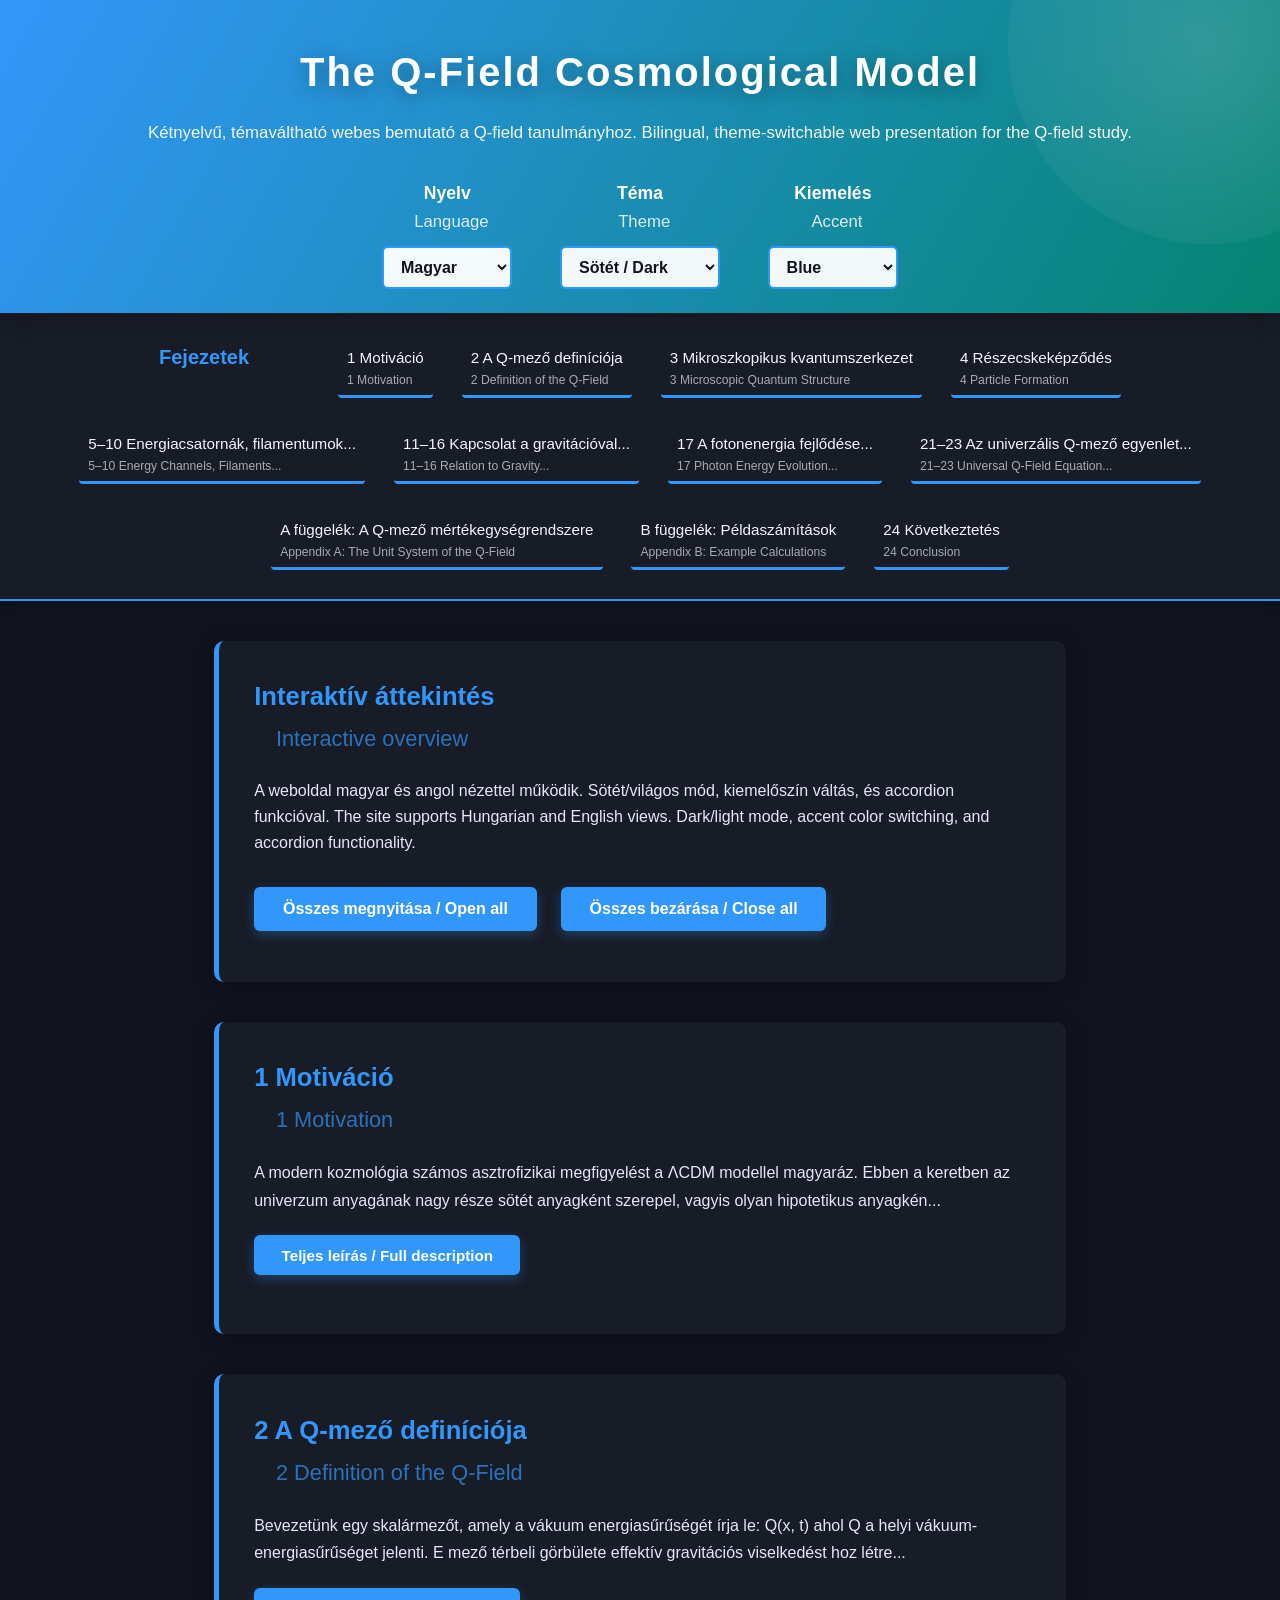
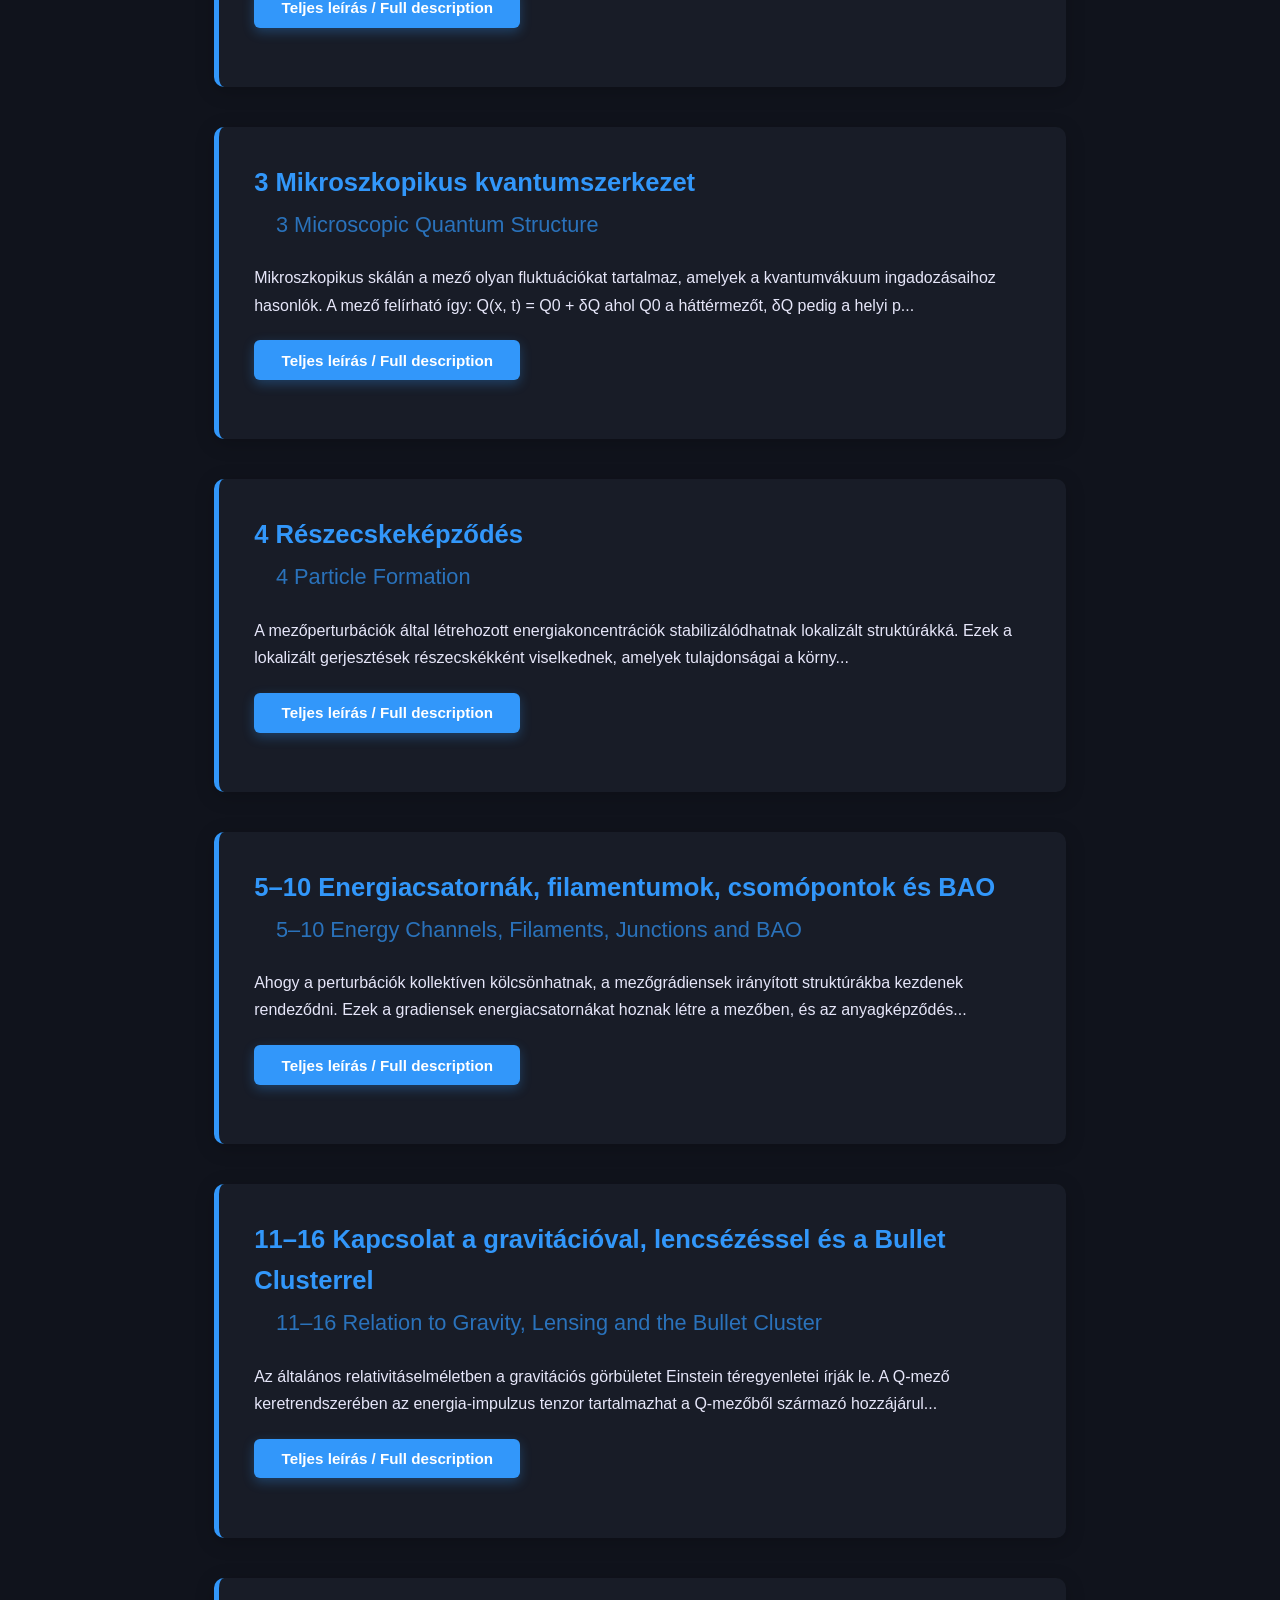
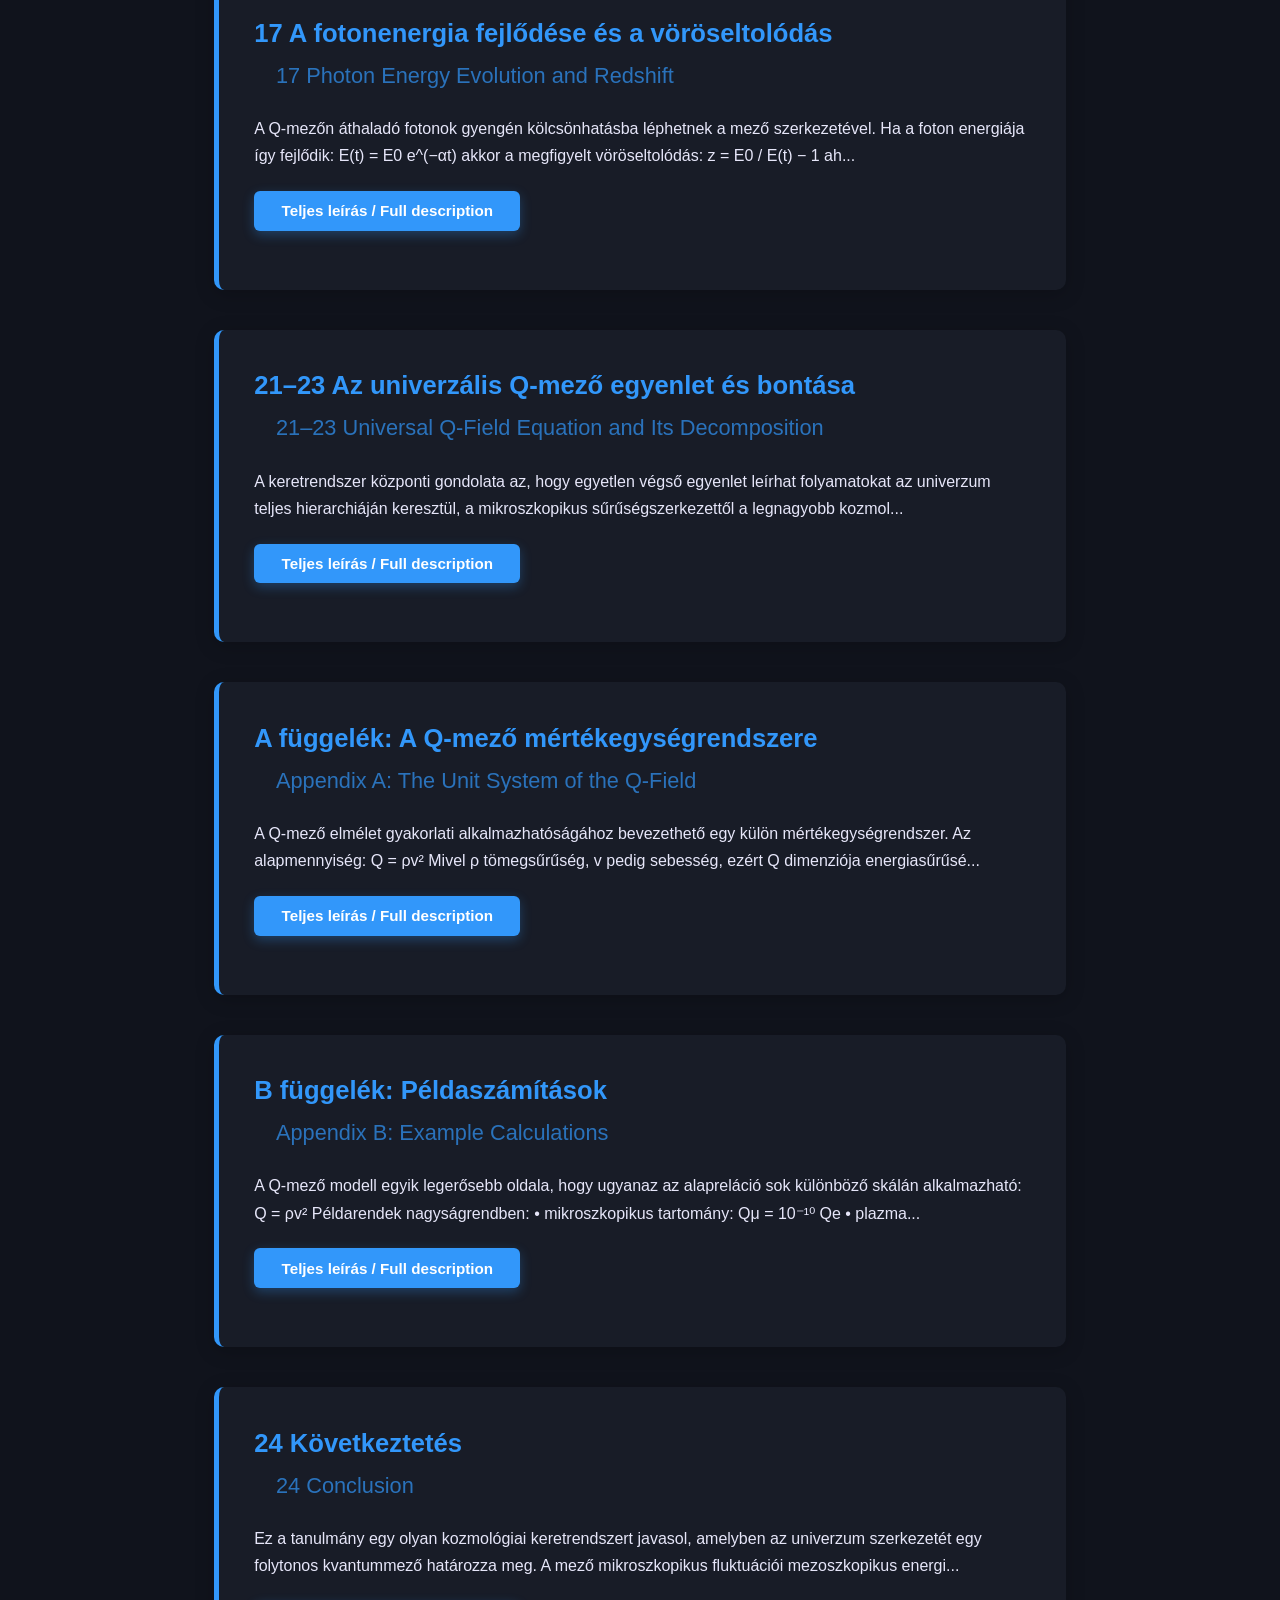
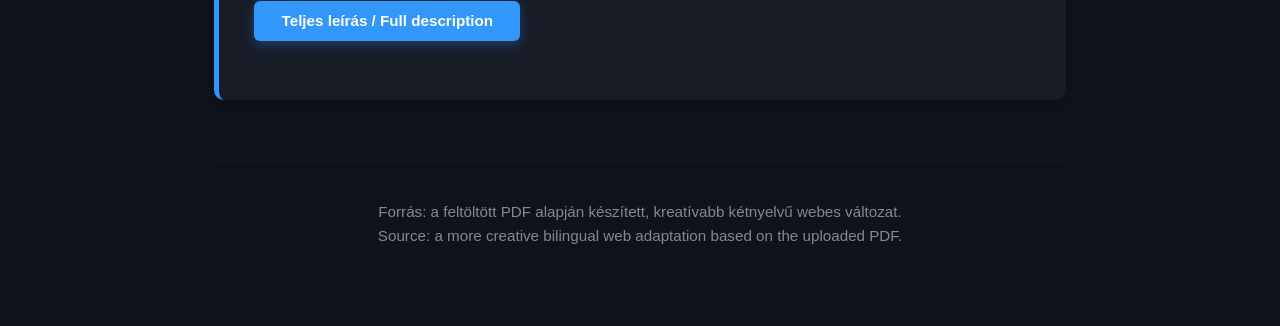
==== index.html @ 5efae21f "Add files via upload" ====
<!DOCTYPE html>
<html lang="hu">
<head>
  <meta charset="UTF-8" />
  <meta name="viewport" content="width=device-width, initial-scale=1.0"/>
  <title>The Q-Field Cosmological Model</title>
  <link rel="stylesheet" href="styles.css" />
  <script src="script.js" defer></script>
</head>
<body>
  <header>
    <h1>The Q-Field Cosmological Model</h1>
    <p>
      Kétnyelvű, témaváltható webes bemutató a Q-field tanulmányhoz.  
      Bilingual, theme-switchable web presentation for the Q-field study.
    </p>
    <div class="controls">
      <div>
        <label>Nyelv<br><span>Language</span></label>
        <select id="lang">
          <option value="hu">Magyar</option>
          <option value="en">English</option>
        </select>
      </div>
      <div>
        <label>Téma<br><span>Theme</span></label>
        <select id="theme">
          <option value="dark">Sötét / Dark</option>
          <option value="light">Világos / Light</option>
        </select>
      </div>
      <div>
        <label>Kiemelés<br><span>Accent</span></label>
        <select id="accent">
          <option value="blue">Blue</option>
          <option value="teal">Teal</option>
          <option value="violet">Violet</option>
        </select>
      </div>
    </div>
  </header>

  <nav>
    <h3>Fejezetek<br><span>Chapters</span></h3>
    <a href="#motivation">1 Motiváció<br><span>1 Motivation</span></a>
    <a href="#definition">2 A Q-mező definíciója<br><span>2 Definition of the Q-Field</span></a>
    <a href="#micro">3 Mikroszkopikus kvantumszerkezet<br><span>3 Microscopic Quantum Structure</span></a>
    <a href="#particles">4 Részecskeképződés<br><span>4 Particle Formation</span></a>
    <a href="#filaments">5–10 Energiacsatornák, filamentumok...<br><span>5–10 Energy Channels, Filaments...</span></a>
    <a href="#gravity">11–16 Kapcsolat a gravitációval...<br><span>11–16 Relation to Gravity...</span></a>
    <a href="#redshift">17 A fotonenergia fejlődése...<br><span>17 Photon Energy Evolution...</span></a>
    <a href="#equation">21–23 Az univerzális Q-mező egyenlet...<br><span>21–23 Universal Q-Field Equation...</span></a>
    <a href="#appendix-a">A függelék: A Q-mező mértékegységrendszere<br><span>Appendix A: The Unit System of the Q-Field</span></a>
    <a href="#appendix-b">B függelék: Példaszámítások<br><span>Appendix B: Example Calculations</span></a>
    <a href="#conclusion">24 Következtetés<br><span>24 Conclusion</span></a>
  </nav>

  <main>
    <section id="overview">
      <h2>Interaktív áttekintés<br><span>Interactive overview</span></h2>
      <p>
        A weboldal magyar és angol nézettel működik. Sötét/világos mód, kiemelőszín váltás, és accordion funkcióval.  
        The site supports Hungarian and English views. Dark/light mode, accent color switching, and accordion functionality.
      </p>
      <div class="buttons">
        <button id="openAll">Összes megnyitása / Open all</button>
        <button id="closeAll">Összes bezárása / Close all</button>
      </div>
    </section>

    <section class="chapter" id="motivation">
      <h2>1 Motiváció<br><span>1 Motivation</span></h2>
      <div class="chapter-preview">
        <p class="hu">A modern kozmológia számos asztrofizikai megfigyelést a ΛCDM modellel magyaráz. Ebben a keretben az univerzum anyagának nagy része sötét anyagként szerepel, vagyis olyan hipotetikus anyagkén...</p>
        <p class="en">Modern cosmology explains many astrophysical observations using the ΛCDM model. In this framework most of the matter in the universe is assumed to be dark matter, a hypothetical form of matt...</p>
        <button class="expand-btn">Teljes leírás / Full description</button>
      </div>
      <div class="chapter-full hu">
        <pre>A modern kozmológia számos asztrofizikai megfigyelést a ΛCDM modellel magyaráz. Ebben a keretben az univerzum anyagának nagy része sötét anyagként szerepel, vagyis olyan hipotetikus anyagként, amely gravitációsan kölcsönhat, de elektromágnesesen nem.

Bár ez a modell sok megfigyelést sikeresen leír, a sötét anyag fizikai természete továbbra sem ismert, és közvetlen kimutatása mindeddig nem történt meg.

Olyan megfigyelések, mint a galaxishalmaz-ütközésekben látható gravitációs lencsézés — ideértve a Bullet Clusterhez hasonló rendszereket — arra utalnak, hogy a gravitációs központok térben elválhatnak a látható barionos anyagtól.

E munka motivációja az a lehetőség volt, hogy ezek a jelenségek nem láthatatlan anyagból, hanem magának a térszerkezetnek a változásaiból eredhetnek.

A jelen modell szerint a tér egy folytonos energia-mezőt tartalmaz, amelynek szerkezete meghatározza a gravitációs jelenségeket.

A keretrendszer később azzal a gondolattal bővült, hogy ez a mező nem pusztán passzívan „létezik" a téridőben, hanem szerepet játszhat a gravitációs viselkedés, a nagyléptékű struktúrák, sőt akár a tér- és időrend makroszkopikus fogalmainak hatékony létrehozásában is.</pre>
      </div>
      <div class="chapter-full en">
        <pre>Modern cosmology explains many astrophysical observations using the ΛCDM model. In this framework most of the matter in the universe is assumed to be dark matter, a hypothetical form of matter that interacts gravitationally but not electromagnetically.

Although this model successfully explains many observations, the physical nature of dark matter remains unknown and direct detection has not been achieved.

Observations such as gravitational lensing in galaxy cluster collisions, including systems similar to the Bullet Cluster, suggest gravitational centers that appear spatially separated from visible baryonic matter.

This work was motivated by the possibility that such observations may arise from variations in the structure of space itself rather than from unseen matter.

In the present model, space is assumed to contain a continuous energy field whose structure determines gravitational phenomena.

The framework was later extended by the consideration that the field may not merely reside in spacetime as a passive background, but may instead participate in the effective generation of gravitational behavior, large-scale structure, and possibly even the macroscopic notions of spatial and temporal order themselves.</pre>
      </div>
    </section>

    <section class="chapter" id="definition">
      <h2>2 A Q-mező definíciója<br><span>2 Definition of the Q-Field</span></h2>
      <div class="chapter-preview">
        <p class="hu">Bevezetünk egy skalármezőt, amely a vákuum energiasűrűségét írja le: Q(x, t) ahol Q a helyi vákuum-energiasűrűséget jelenti. E mező térbeli görbülete effektív gravitációs viselkedést hoz létre...</p>
        <p class="en">We introduce a scalar field describing the energy density of the vacuum: Q(x, t) where Q represents the local vacuum energy density. Spatial curvature of this field produces effective gravit...</p>
        <button class="expand-btn">Teljes leírás / Full description</button>
      </div>
      <div class="chapter-full hu">
        <pre>Bevezetünk egy skalármezőt, amely a vákuum energiasűrűségét írja le:

Q(x, t)

ahol Q a helyi vákuum-energiasűrűséget jelenti.

E mező térbeli görbülete effektív gravitációs viselkedést hoz létre.

Az effektív gravitációs sűrűség felírható így:

ρQ = ∇²Q

Azok a tartományok, ahol a mező görbülete nő, erősebb gravitációs hatásoknak felelnek meg.

A mező egy dinamikusabb alakja a fizikailag szemléletes mennyiség segítségével adható meg:

Q = ρv²

ahol ρ a helyi tömegsűrűség, v pedig a rendszerre jellemző sebességskála.

Ez a mennyiség az anyagmozgáshoz kapcsolódó helyi dinamikai energiasűrűséget reprezentálja.</pre>
      </div>
      <div class="chapter-full en">
        <pre>We introduce a scalar field describing the energy density of the vacuum:

Q(x, t)

where Q represents the local vacuum energy density.

Spatial curvature of this field produces effective gravitational behavior.

The effective gravitational density can be expressed as

ρQ = ∇²Q

Regions where the curvature of the field increases correspond to stronger gravitational effects.

A more dynamical form of the field is introduced through the physically transparent quantity

Q = ρv²

where ρ is the local mass density and v is a characteristic velocity scale of the system.

This quantity represents the local dynamical energy density associated with matter motion.</pre>
      </div>
    </section>

    <section class="chapter" id="micro">
      <h2>3 Mikroszkopikus kvantumszerkezet<br><span>3 Microscopic Quantum Structure</span></h2>
      <div class="chapter-preview">
        <p class="hu">Mikroszkopikus skálán a mező olyan fluktuációkat tartalmaz, amelyek a kvantumvákuum ingadozásaihoz hasonlók. A mező felírható így: Q(x, t) = Q0 + δQ ahol Q0 a háttérmezőt, δQ pedig a helyi p...</p>
        <p class="en">At microscopic scales the field contains fluctuations similar to quantum vacuum fluctuations. The field can be written as Q(x, t) = Q0 + δQ where Q0 represents the background field and δQ re...</p>
        <button class="expand-btn">Teljes leírás / Full description</button>
      </div>
      <div class="chapter-full hu">
        <pre>Mikroszkopikus skálán a mező olyan fluktuációkat tartalmaz, amelyek a kvantumvákuum ingadozásaihoz hasonlók.

A mező felírható így:

Q(x, t) = Q0 + δQ

ahol Q0 a háttérmezőt, δQ pedig a helyi perturbációkat jelenti.

A lokalizált, stabil perturbációk megfeleltethetők elemi részecskéknek.

Így a részecskék az alapul szolgáló Q-mező gerjesztéseiként értelmezhetők.</pre>
      </div>
      <div class="chapter-full en">
        <pre>At microscopic scales the field contains fluctuations similar to quantum vacuum fluctuations.

The field can be written as

Q(x, t) = Q0 + δQ

where Q0 represents the background field and δQ represents local perturbations.

Localized stable perturbations may correspond to elementary particles.

Thus particles are interpreted as excitations of the underlying Q-field.</pre>
      </div>
    </section>

    <section class="chapter" id="particles">
      <h2>4 Részecskeképződés<br><span>4 Particle Formation</span></h2>
      <div class="chapter-preview">
        <p class="hu">A mezőperturbációk által létrehozott energiakoncentrációk stabilizálódhatnak lokalizált struktúrákká. Ezek a lokalizált gerjesztések részecskékként viselkednek, amelyek tulajdonságai a körny...</p>
        <p class="en">Energy concentrations formed by field perturbations may stabilize into localized structures. These localized excitations behave as particles whose properties depend on the structure of the s...</p>
        <button class="expand-btn">Teljes leírás / Full description</button>
      </div>
      <div class="chapter-full hu">
        <pre>A mezőperturbációk által létrehozott energiakoncentrációk stabilizálódhatnak lokalizált struktúrákká.

Ezek a lokalizált gerjesztések részecskékként viselkednek, amelyek tulajdonságai a környező mező szerkezetétől függenek.

A részecskekölcsönhatások ezért a mezőgerjesztések kölcsönhatásaiként is értelmezhetők.

Bevezethető egy hasznos küszöbfogalom: Q*.

E kritikus mezőszint fölött a helyi Q-mező szerkezete egyszerű fluktuációs viselkedésből stabil, anyagszerű vagy erősen szervezett fizikai állapotokba mehet át.</pre>
      </div>
      <div class="chapter-full en">
        <pre>Energy concentrations formed by field perturbations may stabilize into localized structures.

These localized excitations behave as particles whose properties depend on the structure of the surrounding field.

Particle interactions can therefore be interpreted as interactions between field excitations.

A useful threshold concept can be introduced: Q*.

Above this critical field level, local Q-field structure may transition from fluctuation behavior to stable matter-like or strongly organized physical states.</pre>
      </div>
    </section>

    <section class="chapter" id="filaments">
      <h2>5–10 Energiacsatornák, filamentumok, csomópontok és BAO<br><span>5–10 Energy Channels, Filaments, Junctions and BAO</span></h2>
      <div class="chapter-preview">
        <p class="hu">Ahogy a perturbációk kollektíven kölcsönhatnak, a mezőgrádiensek irányított struktúrákba kezdenek rendeződni. Ezek a gradiensek energiacsatornákat hoznak létre a mezőben, és az anyagképződés...</p>
        <p class="en">As perturbations interact collectively, field gradients begin to organize into directional structures. These gradients create energy channels within the field, and matter formation tends to ...</p>
        <button class="expand-btn">Teljes leírás / Full description</button>
      </div>
      <div class="chapter-full hu">
        <pre>Ahogy a perturbációk kollektíven kölcsönhatnak, a mezőgrádiensek irányított struktúrákba kezdenek rendeződni. Ezek a gradiensek energiacsatornákat hoznak létre a mezőben, és az anyagképződés ezek mentén történhet előnyben.

Nagyobb skálán ezek a csatornák filamentumszerű struktúrákká fejlődnek. A filamentumok fokozott mezőgradiensű tartományoknak felelnek meg, F = ∇Q, és irányítják az anyag gravitációs összegyűlését.

Ha a kozmikus filamentumokat a Q-mező energia-szállító csatornáinak tekintjük, akkor metszéspontjaik fluxuscsomópontokként viselkednek. Egy olyan csomópontnál, ahol több filamentum találkozik, a Q-fluxusnak teljesítenie kell a megmaradási feltételt:

∑JQ = 0

Ez az elektromos hálózatok Kirchhoff-törvényéhez hasonló. Ha három filamentum találkozik hasonló fluxusnagyságokkal, a stabil konfiguráció körülbelül 120°-os szögeket hoz létre.

Az így kialakuló nagyléptékű szerkezet hasonlít a megfigyelt kozmikus hálóhoz: a galaxisok filamentumok mentén alakulnak ki, az üregek alacsony gradiensű tartományokban jelennek meg, a galaxishalmazok pedig gyakran a filamentumok metszéseinél jönnek létre.

A keret egy nagyobb, körülbelül 150 Mpc-es jellegzetes skálát is megenged, amely a barionakusztikus oszcilláció (BAO) jellegzetességéhez kapcsolható, és a Q-mező transzportgeometriájának magasabb rendű rezonáns módjaként értelmezhető.</pre>
      </div>
      <div class="chapter-full en">
        <pre>As perturbations interact collectively, field gradients begin to organize into directional structures. These gradients create energy channels within the field, and matter formation tends to occur preferentially along them.

On larger scales, these channels evolve into filament-like structures. Filaments correspond to regions of enhanced field gradient, F = ∇Q, and guide the gravitational aggregation of matter.

If cosmic filaments are interpreted as energy-transport channels of the Q-field, then filament intersections behave as flux nodes. At a junction where several filaments meet, the Q-flux must satisfy a conservation condition:

∑JQ = 0

This is analogous to Kirchhoff's law in electrical networks. When three filaments meet with comparable flux magnitudes, the stable configuration forms approximately 120° angles.

The resulting large-scale structure resembles the observed cosmic web: galaxies form along filaments, voids appear in low-gradient regions, and galaxy clusters tend to arise near filament intersections.

The framework also allows a larger characteristic scale near 150 Mpc, associated with the baryon acoustic oscillation (BAO) feature, to be interpreted as a higher-order resonant mode of the Q-field transport geometry.</pre>
      </div>
    </section>

    <section class="chapter" id="gravity">
      <h2>11–16 Kapcsolat a gravitációval, lencsézéssel és a Bullet Clusterrel<br><span>11–16 Relation to Gravity, Lensing and the Bullet Cluster</span></h2>
      <div class="chapter-preview">
        <p class="hu">Az általános relativitáselméletben a gravitációs görbületet Einstein téregyenletei írják le. A Q-mező keretrendszerében az energia-impulzus tenzor tartalmazhat a Q-mezőből származó hozzájárul...</p>
        <p class="en">In general relativity, gravitational curvature is described by Einstein's field equations. In the Q-field framework, the stress-energy tensor can include contributions from the Q-field itsel...</p>
        <button class="expand-btn">Teljes leírás / Full description</button>
      </div>
      <div class="chapter-full hu">
        <pre>Az általános relativitáselméletben a gravitációs görbületet Einstein téregyenletei írják le. A Q-mező keretrendszerében az energia-impulzus tenzor tartalmazhat a Q-mezőből származó hozzájárulásokat is, így a mezőszerkezet befolyásolhatja a téridő görbületét.

A modell kiterjesztett változata ennél tovább megy, és azt sugallja, hogy a téridő geometriája nem feltétlenül alapvető entitás, hanem effektív makroszkopikus leírás lehet.

Gyenge mező határesetben az effektív gravitációs gyorsulás közelíthető így:

g⃗ ∝ −∇Q

Ez arra utal, hogy a gravitációs vonzás a Q-mező energiasűrűségének térbeli változásaiból emelkedhet ki.

Ugyanez az elképzelés természetes módon kapcsolódik a gravitációs lencsézéshez is: amikor a fény olyan tartományokon halad át, ahol ∇Q ≠ 0, a pályája meggörbülhet.

A galaxisok rotációs görbéit szintén befolyásolhatja, ha az effektív potenciál tartalmaz egy Q-mező tagot:

Φeff = Φgravity + ΦQ

Olyan halmazütközésekben, mint a Bullet Cluster, a lencsézési jel a mező geometriájához igazodhat, nem csak a látható barionos gázhoz, ami alternatív értelmezést kínál a lencsézési térképek és a közönséges anyag közötti megfigyelt elválásra.</pre>
      </div>
      <div class="chapter-full en">
        <pre>In general relativity, gravitational curvature is described by Einstein's field equations. In the Q-field framework, the stress-energy tensor can include contributions from the Q-field itself, allowing field structure to influence spacetime curvature.

The extended version of the model goes further and suggests that spacetime geometry may be an effective macroscopic description rather than a fundamental entity.

In the weak-field limit, effective gravitational acceleration may be approximated by

g⃗ ∝ −∇Q

This suggests that gravitational attraction can emerge from spatial variations in Q-field energy density.

The same idea naturally connects to gravitational lensing: when light travels through regions where ∇Q ≠ 0, its trajectory may curve.

Galaxy rotation curves may also be affected if the effective potential contains a Q-field term:

Φeff = Φgravity + ΦQ

In cluster collisions such as the Bullet Cluster, the lensing signal may remain aligned with field geometry rather than with visible baryonic gas alone, which offers an alternative interpretation of the observed separation between lensing maps and ordinary matter.</pre>
      </div>
    </section>

    <section class="chapter" id="redshift">
      <h2>17 A fotonenergia fejlődése és a vöröseltolódás<br><span>17 Photon Energy Evolution and Redshift</span></h2>
      <div class="chapter-preview">
        <p class="hu">A Q-mezőn áthaladó fotonok gyengén kölcsönhatásba léphetnek a mező szerkezetével. Ha a foton energiája így fejlődik: E(t) = E0 e^(−αt) akkor a megfigyelt vöröseltolódás: z = E0 / E(t) − 1 ah...</p>
        <p class="en">Photons traveling through the Q-field may interact weakly with the field structure. If photon energy evolves according to E(t) = E0 e^(−αt) then the observed redshift becomes z = E0 / E(t) −...</p>
        <button class="expand-btn">Teljes leírás / Full description</button>
      </div>
      <div class="chapter-full hu">
        <pre>A Q-mezőn áthaladó fotonok gyengén kölcsönhatásba léphetnek a mező szerkezetével.

Ha a foton energiája így fejlődik:

E(t) = E0 e^(−αt)

akkor a megfigyelt vöröseltolódás:

z = E0 / E(t) − 1

ahol α a fotonok és a Q-mező közötti kölcsönhatás erősségét jelenti.

Ez a mechanizmus hozzájárulhat a kozmológiai vöröseltolódáshoz, és indokolttá teszi a standard Hubble-féle hígulási tag újragondolását a teljes Q-mező egyenletben.</pre>
      </div>
      <div class="chapter-full en">
        <pre>Photons traveling through the Q-field may interact weakly with the field structure.

If photon energy evolves according to

E(t) = E0 e^(−αt)

then the observed redshift becomes

z = E0 / E(t) − 1

where α represents the interaction strength between photons and the Q-field.

This mechanism may contribute to cosmological redshift and motivates reconsidering the standard Hubble dilution term in the universal Q-field equation.</pre>
      </div>
    </section>

    <section class="chapter" id="equation">
      <h2>21–23 Az univerzális Q-mező egyenlet és bontása<br><span>21–23 Universal Q-Field Equation and Its Decomposition</span></h2>
      <div class="chapter-preview">
        <p class="hu">A keretrendszer központi gondolata az, hogy egyetlen végső egyenlet leírhat folyamatokat az univerzum teljes hierarchiáján keresztül, a mikroszkopikus sűrűségszerkezettől a legnagyobb kozmol...</p>
        <p class="en">A central idea of the framework is that one final equation can describe processes across the full hierarchy of the universe, from microscopic density structure to the largest cosmological sc...</p>
        <button class="expand-btn">Teljes leírás / Full description</button>
      </div>
      <div class="chapter-full hu">
        <pre>A keretrendszer központi gondolata az, hogy egyetlen végső egyenlet leírhat folyamatokat az univerzum teljes hierarchiáján keresztül, a mikroszkopikus sűrűségszerkezettől a legnagyobb kozmológiai skálákig.

Korábbi alak:

∂Q/∂t + 3HQ + ∇·(−DQ∇Q) = ρv² + ε[(∇ρ)²/ρ* + upl + uem]

A kiterjesztett értelmezésben a 3HQ Hubble-tag újragondolásra kerül, és helyét egy effektív Q-mező torzulási tag veszi át:

ΞQQ

így a módosított egyenlet:

∂Q/∂t + ΞQQ + ∇·(−DQ∇Q) = ρv² + ε[(∇ρ)²/ρ* + upl + uem]

A tagok jelentése hierarchikus:
• ∂Q/∂t : a mező időbeli fejlődése
• ΞQQ : nagyléptékű Q-mező torzulás
• ∇·(−DQ∇Q) : transzport és filamentáris szerveződés
• ρv² : galaktikus és halmazdinamika
• (∇ρ)²/ρ* : mikroszkopikus szerkezet és részecskeképződés
• upl : plazmadominált környezetek
• uem : elektromágneses és sugárzási környezetek

Ebben az értelemben az egyenlet nem csupán formula, hanem egy térkép, amely összekapcsolja a mikroszkopikus kvantumszerkezetet, a plazmafizikát, a galaktikus dinamikát, a kozmikus filamentumokat és az effektív kozmológiai fejlődést.</pre>
      </div>
      <div class="chapter-full en">
        <pre>A central idea of the framework is that one final equation can describe processes across the full hierarchy of the universe, from microscopic density structure to the largest cosmological scales.

Earlier form:

∂Q/∂t + 3HQ + ∇·(−DQ∇Q) = ρv² + ε[(∇ρ)²/ρ* + upl + uem]

In the extended interpretation, the Hubble term 3HQ is reconsidered and replaced by an effective Q-field distortion term:

ΞQQ

giving the modified equation

∂Q/∂t + ΞQQ + ∇·(−DQ∇Q) = ρv² + ε[(∇ρ)²/ρ* + upl + uem]

The meaning of the terms is hierarchical:
• ∂Q/∂t : temporal evolution of the field
• ΞQQ : large-scale Q-field distortion
• ∇·(−DQ∇Q) : transport and filamentary organization
• ρv² : galactic and cluster dynamics
• (∇ρ)²/ρ* : microscopic structure and particle formation
• upl : plasma-dominated environments
• uem : electromagnetic and radiative environments

In this sense, the equation functions not just as a formula but as a map linking microscopic quantum structure, plasma physics, galactic dynamics, cosmic filaments and effective cosmological evolution.</pre>
      </div>
    </section>

    <section class="chapter" id="appendix-a">
      <h2>A függelék: A Q-mező mértékegységrendszere<br><span>Appendix A: The Unit System of the Q-Field</span></h2>
      <div class="chapter-preview">
        <p class="hu">A Q-mező elmélet gyakorlati alkalmazhatóságához bevezethető egy külön mértékegységrendszer. Az alapmennyiség: Q = ρv² Mivel ρ tömegsűrűség, v pedig sebesség, ezért Q dimenziója energiasűrűsé...</p>
        <p class="en">To make the Q-field theory practically applicable, a dedicated unit system can be introduced. The fundamental quantity is Q = ρv² Since ρ is mass density and v is velocity, the dimension of ...</p>
        <button class="expand-btn">Teljes leírás / Full description</button>
      </div>
      <div class="chapter-full hu">
        <pre>A Q-mező elmélet gyakorlati alkalmazhatóságához bevezethető egy külön mértékegységrendszer.

Az alapmennyiség:

Q = ρv²

Mivel ρ tömegsűrűség, v pedig sebesség, ezért Q dimenziója energiasűrűség:

[Q] = J/m³

Alapegység:

1 Qe = 1 J/m³

Nagyobb skálájú egység:

1 QQ = 10⁶ Qe

Bevezethető egy kicsi háttér-alapérték:

Q0 ~ 10⁻¹⁵ Qe

Definiálható egy kritikus küszöb is:

Q* ~ 10⁻¹² Qe

Hasznos kontrasztmérték:

ΔQ = (Q − Q0) / Q0

amely megmutatja, hogy egy adott tartomány mennyire tér el a háttérmezőtől.</pre>
      </div>
      <div class="chapter-full en">
        <pre>To make the Q-field theory practically applicable, a dedicated unit system can be introduced.

The fundamental quantity is

Q = ρv²

Since ρ is mass density and v is velocity, the dimension of Q is an energy density:

[Q] = J/m³

Base unit:

1 Qe = 1 J/m³

Larger-scale unit:

1 QQ = 10⁶ Qe

A small baseline background field may be introduced:

Q0 ~ 10⁻¹⁵ Qe

A critical threshold may be defined as:

Q* ~ 10⁻¹² Qe

A useful contrast measure is

ΔQ = (Q − Q0) / Q0

which indicates how strongly a given region deviates from the background field.</pre>
      </div>
    </section>

    <section class="chapter" id="appendix-b">
      <h2>B függelék: Példaszámítások<br><span>Appendix B: Example Calculations</span></h2>
      <div class="chapter-preview">
        <p class="hu">A Q-mező modell egyik legerősebb oldala, hogy ugyanaz az alapreláció sok különböző skálán alkalmazható: Q = ρv² Példarendek nagyságrendben: • mikroszkopikus tartomány: Qμ = 10⁻¹⁰ Qe • plazma...</p>
        <p class="en">One of the strongest aspects of the Q-field model is that the same basic relation can be applied across many scales: Q = ρv² Example orders of magnitude: • microscopic domain: Qμ = 10⁻¹⁰ Qe ...</p>
        <button class="expand-btn">Teljes leírás / Full description</button>
      </div>
      <div class="chapter-full hu">
        <pre>A Q-mező modell egyik legerősebb oldala, hogy ugyanaz az alapreláció sok különböző skálán alkalmazható:

Q = ρv²

Példarendek nagyságrendben:
• mikroszkopikus tartomány: Qμ = 10⁻¹⁰ Qe
• plazmatartomány: Qpl = 10⁻¹⁰ Qe
• galaktikus skála: Qg = 4 × 10⁻¹¹ Qe
• filamentum-skála: Qf = 10⁻¹³ Qe

Galaxishalmazokra a becslések jóval nagyobbak:
• Abell 520: Q ≈ 8.1 × 10⁻¹² – 8.1 × 10⁻¹¹ Qe
• El Gordo: Q ≈ 1.5 × 10⁻¹¹ – 1.5 × 10⁻¹⁰ Qe
• Bullet Cluster: Q ≈ 3.4 × 10⁻¹¹ – 3.4 × 10⁻¹⁰ Qe

Ez a folytonosság egy skálaláncra utal:
mikroszkopikus gerjesztések → plazmakörnyezetek → galaktikus dinamika → filamentáris transzport → halmazcsomópontok → nagyléptékű kozmikus szerveződés.</pre>
      </div>
      <div class="chapter-full en">
        <pre>One of the strongest aspects of the Q-field model is that the same basic relation can be applied across many scales:

Q = ρv²

Example orders of magnitude:
• microscopic domain: Qμ = 10⁻¹⁰ Qe
• plasma domain: Qpl = 10⁻¹⁰ Qe
• galactic scale: Qg = 4 × 10⁻¹¹ Qe
• filament scale: Qf = 10⁻¹³ Qe

For galaxy clusters the estimates become much larger:
• Abell 520: Q ≈ 8.1 × 10⁻¹² – 8.1 × 10⁻¹¹ Qe
• El Gordo: Q ≈ 1.5 × 10⁻¹¹ – 1.5 × 10⁻¹⁰ Qe
• Bullet Cluster: Q ≈ 3.4 × 10⁻¹¹ – 3.4 × 10⁻¹⁰ Qe

This continuity suggests a scale chain:
microscopic excitations → plasma environments → galactic dynamics → filamentary transport → cluster nodes → large-scale cosmic organization.</pre>
      </div>
    </section>

    <section class="chapter" id="conclusion">
      <h2>24 Következtetés<br><span>24 Conclusion</span></h2>
      <div class="chapter-preview">
        <p class="hu">Ez a tanulmány egy olyan kozmológiai keretrendszert javasol, amelyben az univerzum szerkezetét egy folytonos kvantummező határozza meg. A mező mikroszkopikus fluktuációi mezoszkopikus energi...</p>
        <p class="en">This study proposes a cosmological framework in which the universe is structured by a continuous quantum field. Microscopic fluctuations of the field evolve into mesoscopic energy channels a...</p>
        <button class="expand-btn">Teljes leírás / Full description</button>
      </div>
      <div class="chapter-full hu">
        <pre>Ez a tanulmány egy olyan kozmológiai keretrendszert javasol, amelyben az univerzum szerkezetét egy folytonos kvantummező határozza meg.

A mező mikroszkopikus fluktuációi mezoszkopikus energiacsatornákká, végül kozmikus léptékű filamenthálózattá fejlődnek.

Kiterjesztett formájában a modell azt sugallja, hogy a gravitáció és a téridő geometriája a Q-mező szerveződésének emergens következménye lehet, nem pedig alapvető kiindulópont.

A standard Hubble-tágulási tag helyettesítése egy Q-mező torzulási taggal mezőalapú magyarázatot ad a nagyléptékű effektív fejlődésre.

A keret alternatív nézőpontot kínál a gravitációs jelenségek, a vöröseltolódás és a nagyléptékű struktúraképződés értelmezéséhez.</pre>
      </div>
      <div class="chapter-full en">
        <pre>This study proposes a cosmological framework in which the universe is structured by a continuous quantum field.

Microscopic fluctuations of the field evolve into mesoscopic energy channels and finally into cosmic-scale filament networks.

In its extended form, the model suggests that gravity and spacetime geometry may be emergent consequences of Q-field organization rather than fundamental starting points.

Replacing the standard Hubble expansion term by a Q-field distortion term provides a field-based explanation for large-scale effective evolution.

The framework offers an alternative perspective for understanding gravitational phenomena, redshift and large-scale structure formation.</pre>
      </div>
    </section>

    <footer>
      Forrás: a feltöltött PDF alapján készített, kreatívabb kétnyelvű webes változat.<br>
      Source: a more creative bilingual web adaptation based on the uploaded PDF.
    </footer>
  </main>
</body>
</html>
---- styles.css ----
:root {
  --bg: #10131c;
  --fg: #f5f6ff;
  --accent: #3297fa;
  --accent-teal: #12b891;
  --accent-violet: #8f60fb;
  --chapter-bg: #181c27;
  --chapter-fg: #e6e6f9;
}

* { box-sizing: border-box; }

body {
  background: var(--bg);
  color: var(--fg);
  font-family: 'Segoe UI', Tahoma, Arial, sans-serif;
  margin: 0;
  padding: 0;
  line-height: 1.6;
  transition: background-color 0.3s, color 0.3s;
}

/* ========== HEADER ========== */
header {
  background: linear-gradient(120deg, var(--accent), rgba(0,180,150,0.7));
  color: #fff;
  text-align: center;
  padding: 2.5em 1.5em 1.5em;
  box-shadow: 0 4px 20px rgba(0,0,0,0.25);
  position: relative;
  overflow: hidden;
}

header::before {
  content: '';
  position: absolute;
  top: -50%;
  right: -10%;
  width: 400px;
  height: 400px;
  background: radial-gradient(circle, rgba(255,255,255,0.15), transparent);
  border-radius: 50%;
  pointer-events: none;
}

header h1 {
  margin: 0 0 0.4em;
  font-size: 2.5em;
  letter-spacing: 2px;
  text-shadow: 0 4px 20px #0005;
  font-weight: 800;
  position: relative;
  z-index: 1;
}

header p {
  margin: 0.5em 0;
  font-size: 1.05em;
  opacity: 0.95;
  position: relative;
  z-index: 1;
}

.controls {
  display: flex;
  flex-wrap: wrap;
  justify-content: center;
  gap: 3em;
  margin-top: 2em;
  position: relative;
  z-index: 1;
}

.controls > div {
  text-align: center;
}

.controls label {
  font-weight: bold;
  font-size: 1.1em;
  display: block;
  margin-bottom: 0.6em;
}

.controls label span {
  font-weight: normal;
  opacity: 0.85;
  font-size: 0.95em;
  display: inline;
  margin-left: 0.5em;
}

.controls select {
  min-width: 130px;
  padding: 0.6em 0.8em;
  background: rgba(255,255,255,0.95);
  color: #10131c;
  border: 2px solid var(--accent);
  border-radius: 6px;
  font-size: 1em;
  font-weight: 600;
  cursor: pointer;
  transition: all 0.3s;
}

.controls select:hover {
  box-shadow: 0 0 15px rgba(0,0,0,0.3);
  transform: translateY(-2px);
}

/* ========== NAV ========== */
nav {
  background: var(--chapter-bg);
  padding: 1.8em 1em;
  display: flex;
  gap: 1.8em;
  flex-wrap: wrap;
  justify-content: center;
  border-bottom: 2px solid var(--accent);
  box-shadow: 0 2px 10px rgba(0,0,0,0.15);
}

nav h3 {
  margin: 0;
  font-size: 1.25em;
  color: var(--accent);
  min-width: 150px;
}

nav h3 span { display: none; }

nav a {
  color: var(--fg);
  text-decoration: none;
  border-bottom: 3px solid var(--accent);
  padding: 0.3em 0.6em;
  border-radius: 4px;
  font-size: 0.95em;
  transition: all 0.25s;
  display: inline-block;
}

nav a span {
  font-size: 0.8em;
  opacity: 0.65;
  display: block;
  margin-top: 0.1em;
}

nav a:hover {
  background: var(--accent);
  color: #fff;
  transform: translateY(-3px);
  box-shadow: 0 4px 12px rgba(50,151,250,0.4);
}

/* ========== MAIN ========== */
main {
  max-width: 900px;
  margin: 2.5em auto;
  padding: 0 1.5em;
}

section {
  background: var(--chapter-bg);
  color: var(--chapter-fg);
  border-radius: 10px;
  margin: 2.5em 0;
  padding: 2.2em;
  box-shadow: 0 4px 20px rgba(0,0,0,0.2);
  transition: all 0.3s;
  border-left: 5px solid var(--accent);
}

section:hover {
  box-shadow: 0 8px 30px rgba(0,0,0,0.3);
  transform: translateX(3px);
}

section h2 {
  font-size: 1.6em;
  color: var(--accent);
  margin-top: 0;
  margin-bottom: 0.8em;
}

section h2 span {
  font-size: 0.85em;
  opacity: 0.7;
  margin-left: 1em;
  font-weight: 400;
}

.chapter-preview {
  margin-bottom: 1.5em;
}

.chapter-preview p {
  margin: 0.4em 0;
  font-size: 1em;
  line-height: 1.7;
}

.chapter-preview .en {
  display: none;
}

.chapter-full {
  display: none;
  background: linear-gradient(to right, rgba(50,151,250,0.08), transparent);
  border-left: 5px solid var(--accent);
  border-radius: 0 8px 8px 0;
  margin: 1.5em 0;
  padding: 1.2em 1.5em;
  white-space: pre-wrap;
  word-wrap: break-word;
  font-family: 'Courier New', monospace;
  font-size: 0.95em;
  line-height: 1.8;
}

.chapter-full pre {
  margin: 0;
  color: var(--chapter-fg);
}

.chapter-full b {
  color: var(--accent);
  font-weight: 700;
}

.chapter-full.en {
  display: none;
}

.expand-btn {
  margin-top: 1em;
  background: var(--accent);
  color: #fff;
  border: none;
  padding: 0.75em 1.8em;
  border-radius: 6px;
  cursor: pointer;
  font-weight: 700;
  font-size: 0.95em;
  transition: all 0.3s;
  box-shadow: 0 4px 12px rgba(50,151,250,0.3);
}

.expand-btn:hover {
  background: linear-gradient(135deg, var(--accent), rgba(50,151,250,0.8));
  transform: translateY(-2px);
  box-shadow: 0 6px 20px rgba(50,151,250,0.5);
}

.expand-btn:active {
  transform: translateY(0);
}

/* ========== BUTTONS ========== */
.buttons {
  display: flex;
  gap: 1.5em;
  margin: 2em 0 1em;
  flex-wrap: wrap;
}

.buttons button {
  background: var(--accent);
  color: #fff;
  border: none;
  padding: 0.8em 1.8em;
  font-size: 1em;
  border-radius: 6px;
  cursor: pointer;
  font-weight: 700;
  transition: all 0.3s;
  box-shadow: 0 4px 12px rgba(50,151,250,0.3);
}

.buttons button:hover {
  background: linear-gradient(135deg, var(--accent), rgba(50,151,250,0.8));
  transform: translateY(-2px);
  box-shadow: 0 6px 20px rgba(50,151,250,0.5);
}

.buttons button:active {
  transform: translateY(0);
}

/* ========== FOOTER ========== */
footer {
  margin: 4em 0 2em;
  padding: 2.5em 0;
  color: #888;
  text-align: center;
  font-size: 0.95em;
  border-top: 1px solid var(--chapter-bg);
}

/* ========== LIGHT MODE ========== */
body.light {
  --bg: #f8f9fb;
  --fg: #1a1f2e;
  --chapter-bg: #fff;
  --chapter-fg: #1a1f2e;
}

body.light header {
  color: #1a1f2e;
  box-shadow: 0 4px 20px rgba(0,0,0,0.1);
}

body.light nav {
  background: #f0f2f5;
}

body.light section {
  background: #fff;
  color: #1a1f2e;
  box-shadow: 0 2px 15px rgba(0,0,0,0.08);
}

body.light .chapter-full {
  background: linear-gradient(to right, rgba(50,151,250,0.05), transparent);
}

/* ========== ACCENT COLORS ========== */
body.accent-blue {
  --accent: #3297fa;
}

body.accent-teal {
  --accent: #12b891;
}

body.accent-violet {
  --accent: #8f60fb;
}

/* ========== RESPONSIVE ========== */
@media (max-width: 768px) {
  header h1 {
    font-size: 2em;
  }

  header p {
    font-size: 1em;
  }

  .controls {
    gap: 2em;
    flex-direction: column;
    align-items: center;
  }

  .controls select {
    min-width: 150px;
  }

  nav {
    gap: 1em;
    padding: 1.2em 0.8em;
  }

  nav a {
    font-size: 0.85em;
    padding: 0.25em 0.4em;
  }

  nav h3 {
    width: 100%;
    text-align: center;
  }

  main {
    padding: 0 1em;
  }

  section {
    padding: 1.5em;
    margin: 1.8em 0;
  }

  section h2 {
    font-size: 1.35em;
  }

  .buttons {
    flex-direction: column;
  }

  .buttons button {
    width: 100%;
  }
}

@media (max-width: 480px) {
  header {
    padding: 1.5em 1em 1em;
  }

  header h1 {
    font-size: 1.6em;
    letter-spacing: 1px;
  }

  nav {
    flex-direction: column;
    align-items: center;
    gap: 0.8em;
  }

  nav a {
    display: block;
    text-align: center;
  }

  section {
    padding: 1.2em;
  }

  .controls select {
    width: 100%;
  }
}
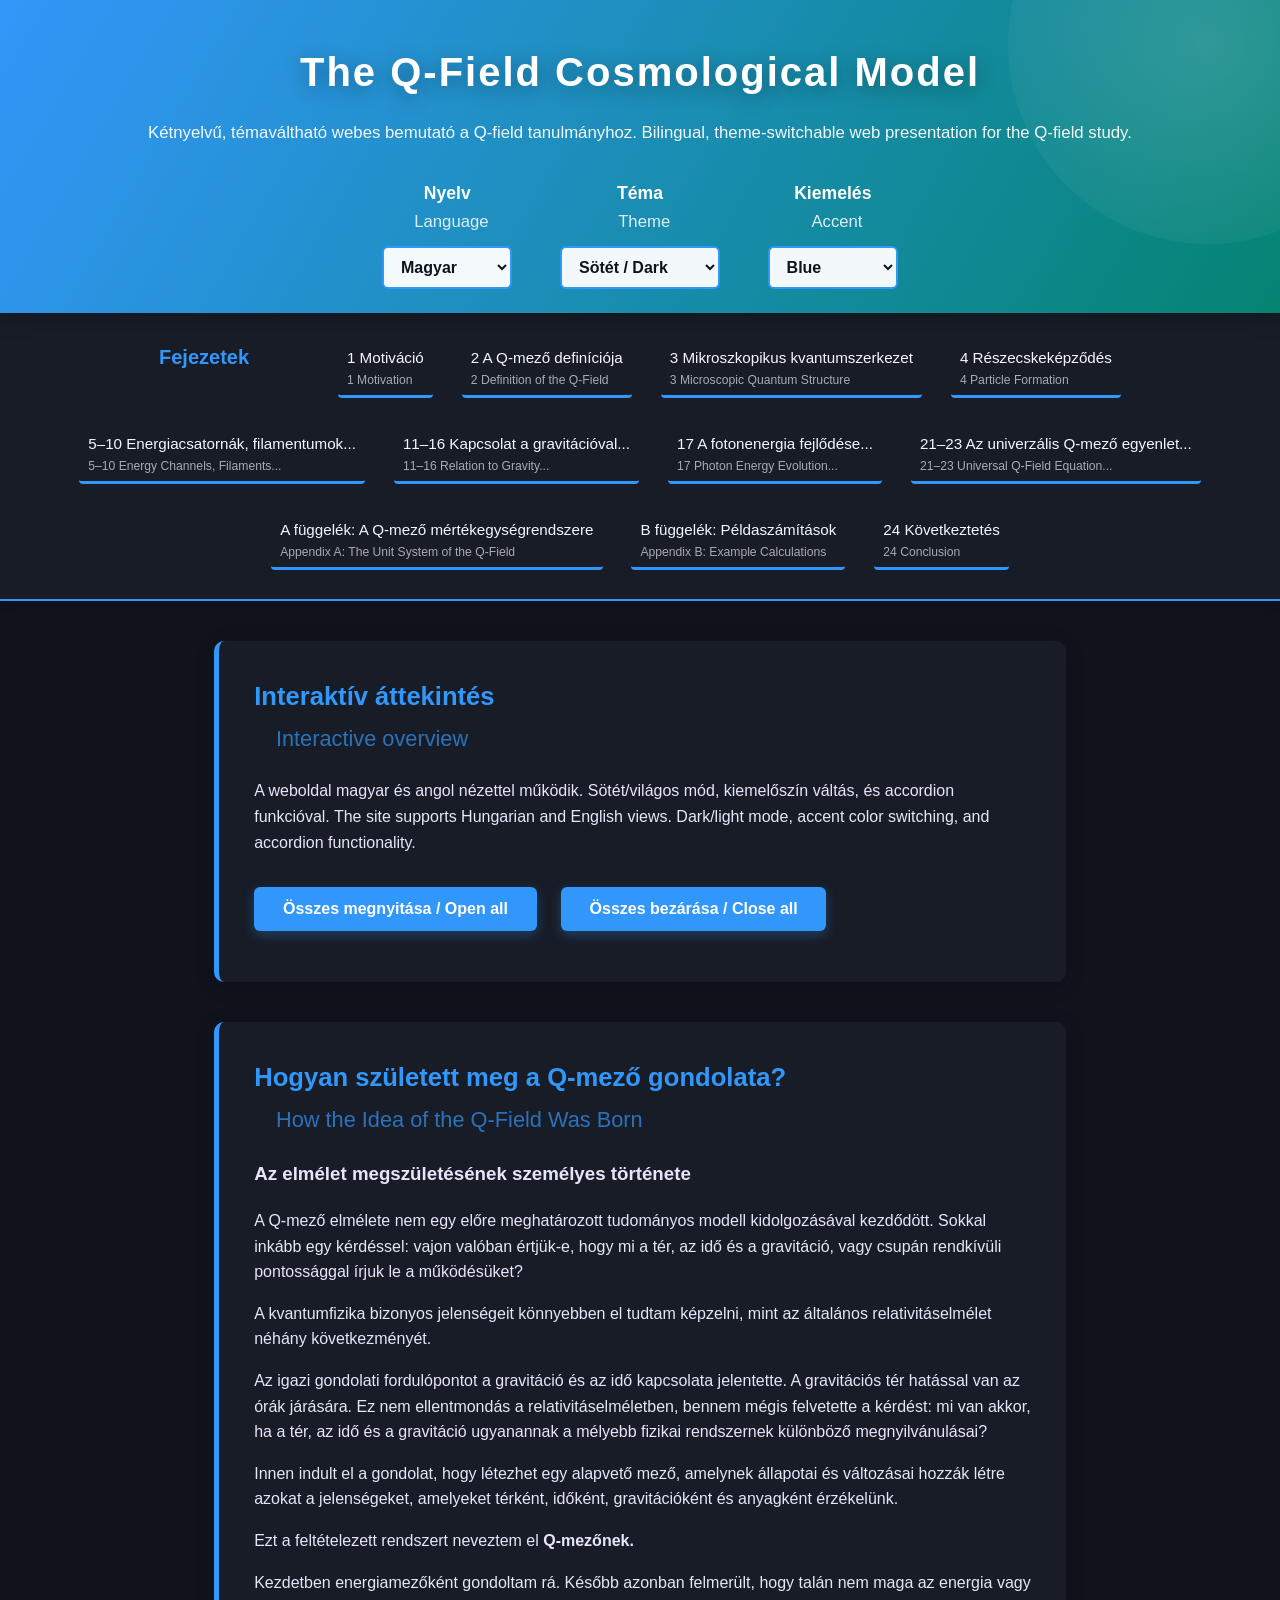
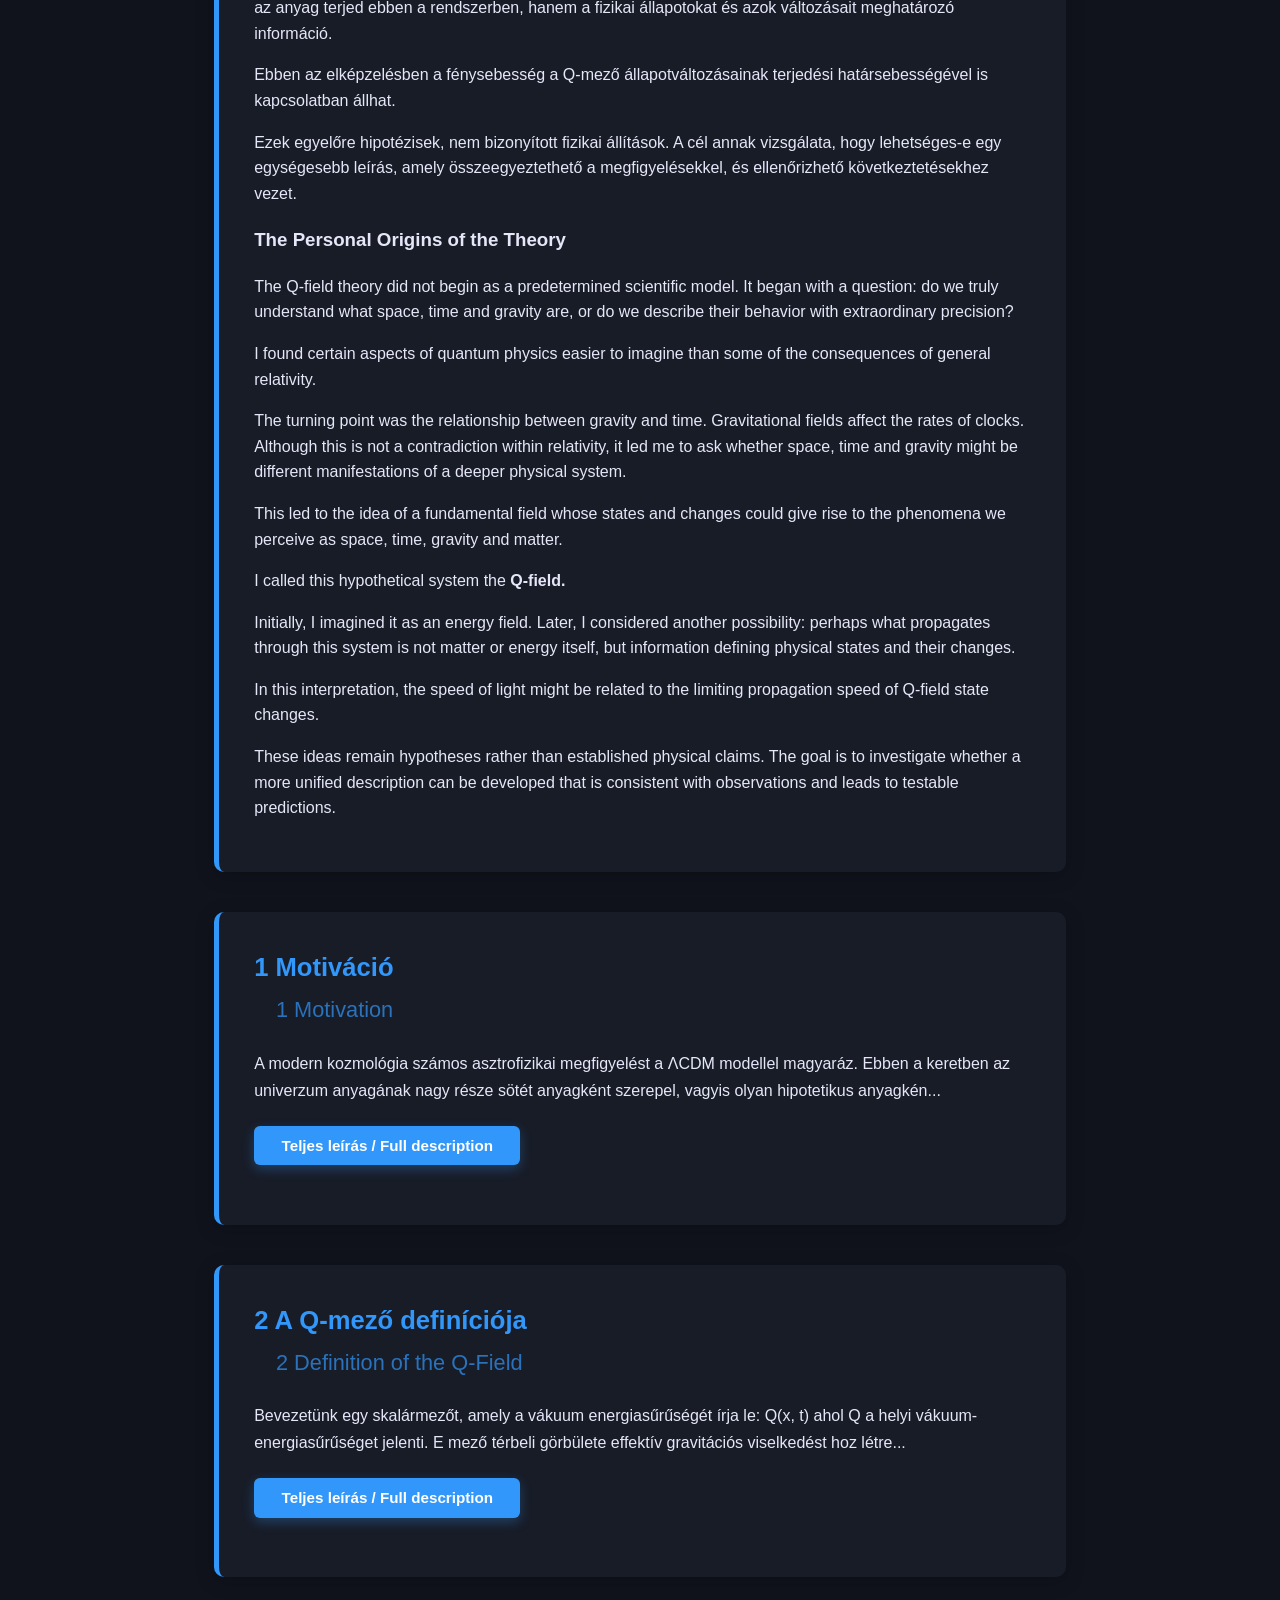
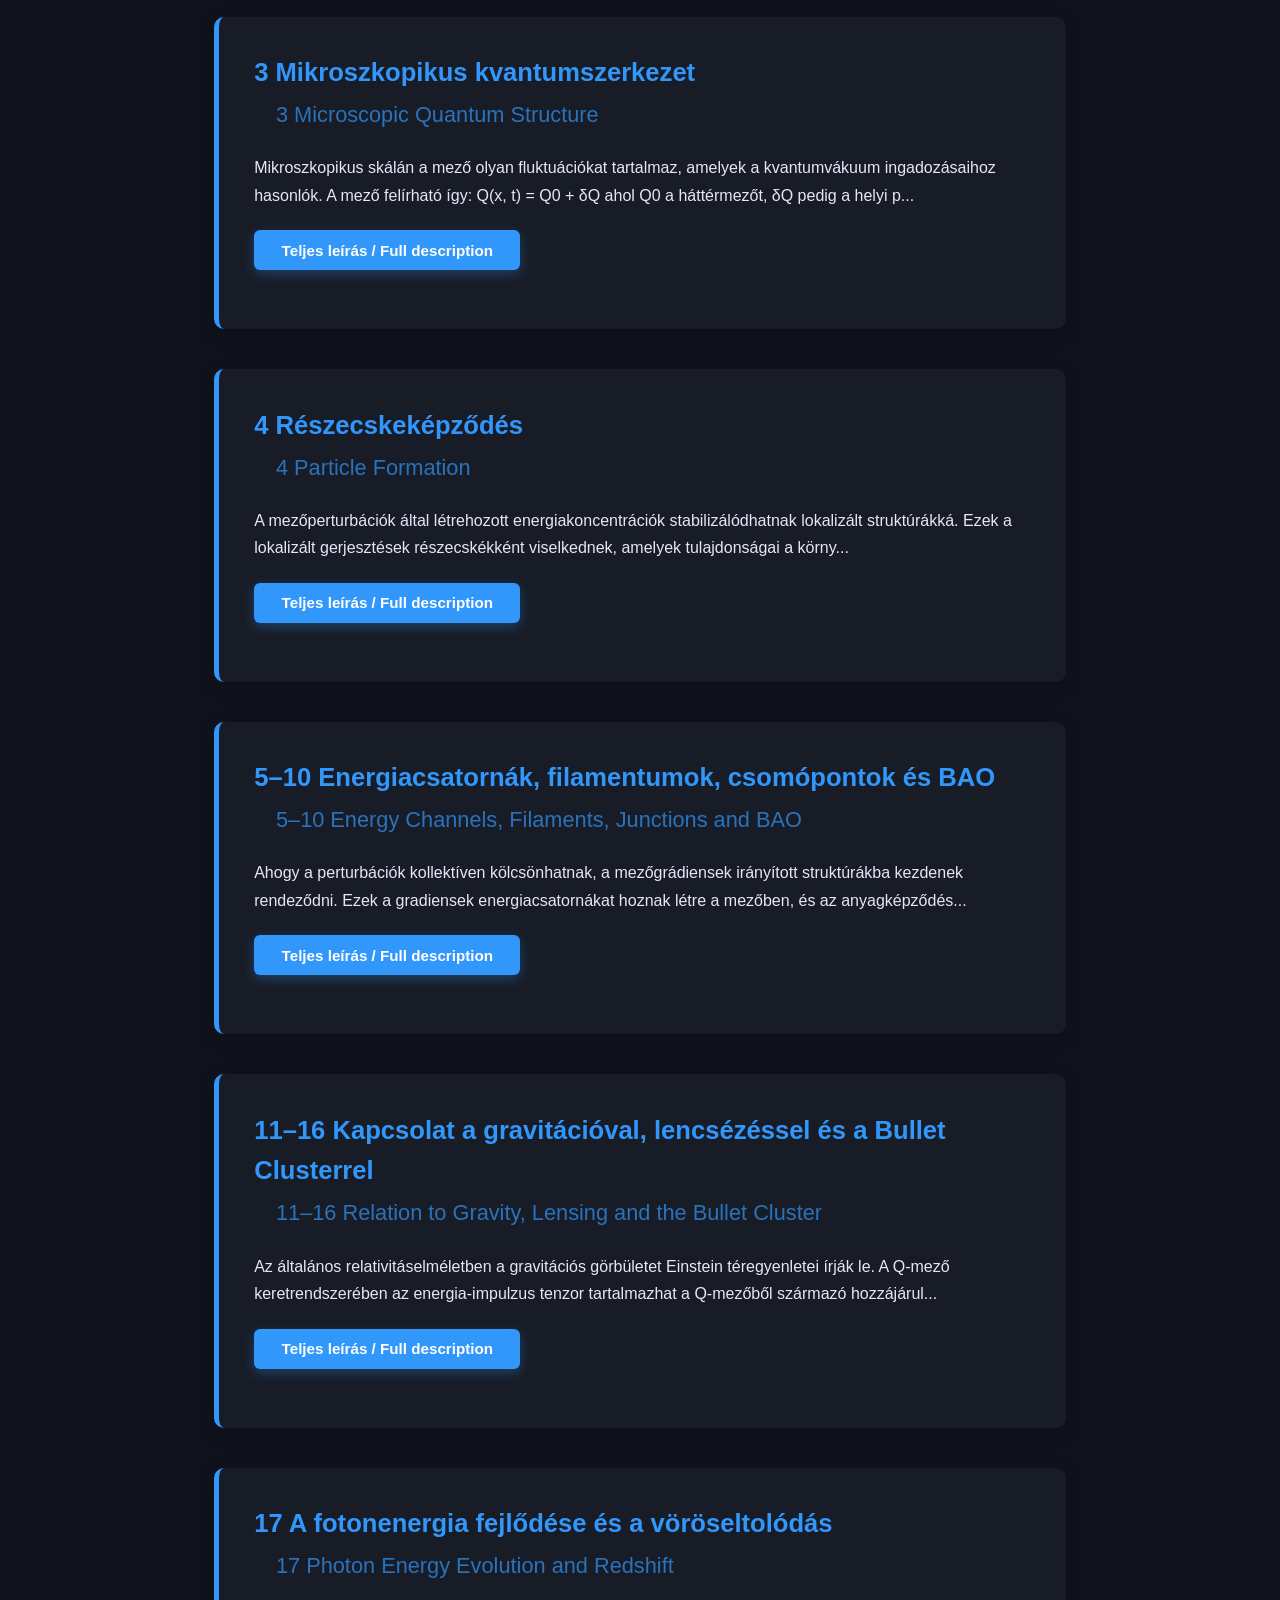
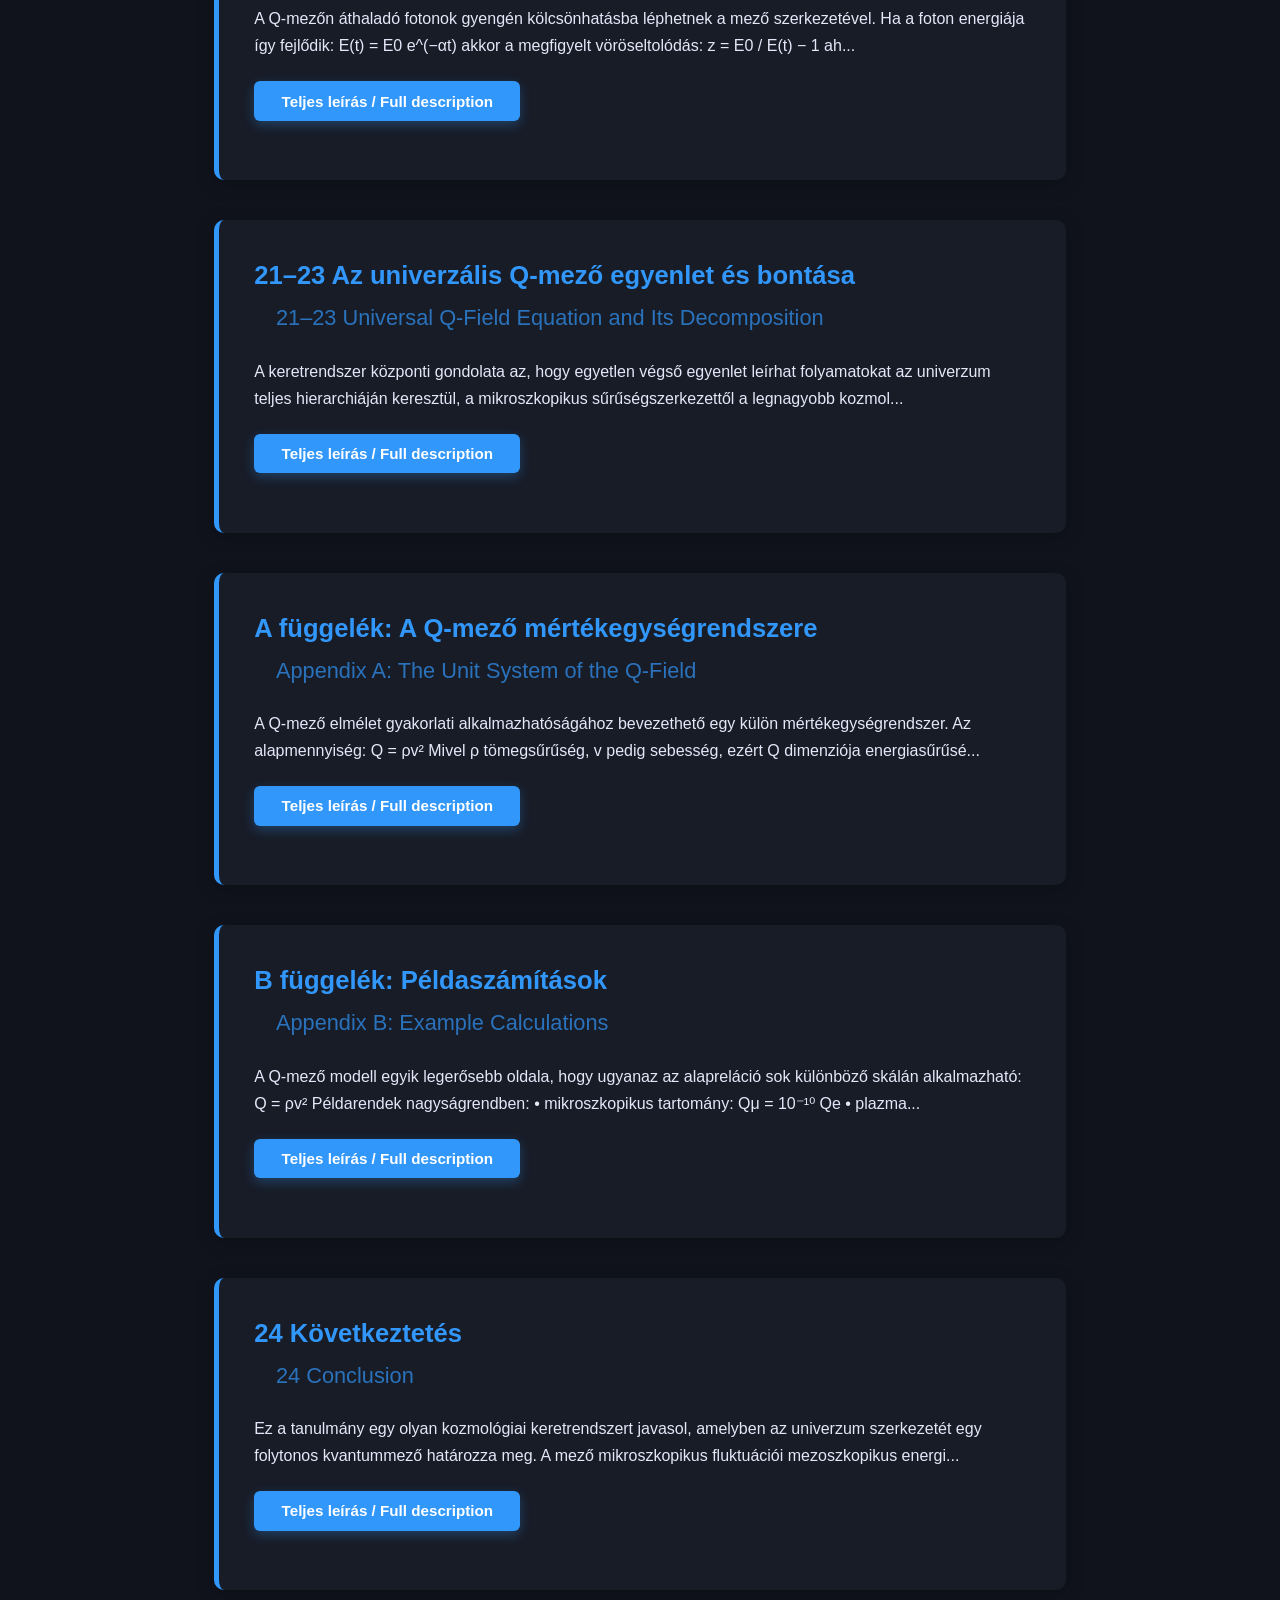
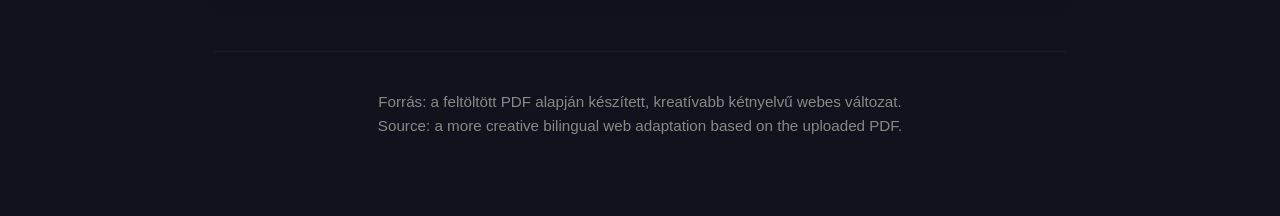
==== commit 8ecce55f: "Update index.html" ====
--- a/index.html
+++ b/index.html
@@ -68,6 +68,108 @@
       </div>
     </section>
 
+<section id="personal-introduction">
+  <h2>
+    Hogyan született meg a Q-mező gondolata?
+    <br>
+    <span>How the Idea of the Q-Field Was Born</span>
+  </h2>
+
+  <div class="hu">
+    <h3>Az elmélet megszületésének személyes története</h3>
+
+    <p>A Q-mező elmélete nem egy előre meghatározott
+    tudományos modell kidolgozásával kezdődött.
+    Sokkal inkább egy kérdéssel: vajon valóban értjük-e,
+    hogy mi a tér, az idő és a gravitáció, vagy csupán
+    rendkívüli pontossággal írjuk le a működésüket?</p>
+
+    <p>A kvantumfizika bizonyos jelenségeit könnyebben
+    el tudtam képzelni, mint az általános relativitáselmélet
+    néhány következményét.</p>
+
+    <p>Az igazi gondolati fordulópontot a gravitáció
+    és az idő kapcsolata jelentette. A gravitációs tér
+    hatással van az órák járására. Ez nem ellentmondás
+    a relativitáselméletben, bennem mégis felvetette
+    a kérdést: mi van akkor, ha a tér, az idő és
+    a gravitáció ugyanannak a mélyebb fizikai
+    rendszernek különböző megnyilvánulásai?</p>
+
+    <p>Innen indult el a gondolat, hogy létezhet egy
+    alapvető mező, amelynek állapotai és változásai
+    hozzák létre azokat a jelenségeket, amelyeket
+    térként, időként, gravitációként és anyagként
+    érzékelünk.</p>
+
+    <p>Ezt a feltételezett rendszert neveztem el
+    <strong>Q-mezőnek.</strong></p>
+
+    <p>Kezdetben energiamezőként gondoltam rá.
+    Később azonban felmerült, hogy talán nem maga
+    az energia vagy az anyag terjed ebben a rendszerben,
+    hanem a fizikai állapotokat és azok változásait
+    meghatározó információ.</p>
+
+    <p>Ebben az elképzelésben a fénysebesség
+    a Q-mező állapotváltozásainak terjedési
+    határsebességével is kapcsolatban állhat.</p>
+
+    <p>Ezek egyelőre hipotézisek, nem bizonyított
+    fizikai állítások. A cél annak vizsgálata,
+    hogy lehetséges-e egy egységesebb leírás,
+    amely összeegyeztethető a megfigyelésekkel,
+    és ellenőrizhető következtetésekhez vezet.</p>
+  </div>
+
+  <div class="en">
+    <h3>The Personal Origins of the Theory</h3>
+
+    <p>The Q-field theory did not begin as a
+    predetermined scientific model. It began
+    with a question: do we truly understand
+    what space, time and gravity are, or do
+    we describe their behavior with extraordinary
+    precision?</p>
+
+    <p>I found certain aspects of quantum physics
+    easier to imagine than some of the consequences
+    of general relativity.</p>
+
+    <p>The turning point was the relationship
+    between gravity and time. Gravitational fields
+    affect the rates of clocks. Although this
+    is not a contradiction within relativity,
+    it led me to ask whether space, time and
+    gravity might be different manifestations
+    of a deeper physical system.</p>
+
+    <p>This led to the idea of a fundamental
+    field whose states and changes could give
+    rise to the phenomena we perceive as space,
+    time, gravity and matter.</p>
+
+    <p>I called this hypothetical system
+    the <strong>Q-field.</strong></p>
+
+    <p>Initially, I imagined it as an energy field.
+    Later, I considered another possibility:
+    perhaps what propagates through this system
+    is not matter or energy itself, but information
+    defining physical states and their changes.</p>
+
+    <p>In this interpretation, the speed of light
+    might be related to the limiting propagation
+    speed of Q-field state changes.</p>
+
+    <p>These ideas remain hypotheses rather than
+    established physical claims. The goal is to
+    investigate whether a more unified description
+    can be developed that is consistent with
+    observations and leads to testable predictions.</p>
+  </div>
+</section>
+
     <section class="chapter" id="motivation">
       <h2>1 Motiváció<br><span>1 Motivation</span></h2>
       <div class="chapter-preview">
@@ -569,4 +671,4 @@
     </footer>
   </main>
 </body>
-</html>+</html>
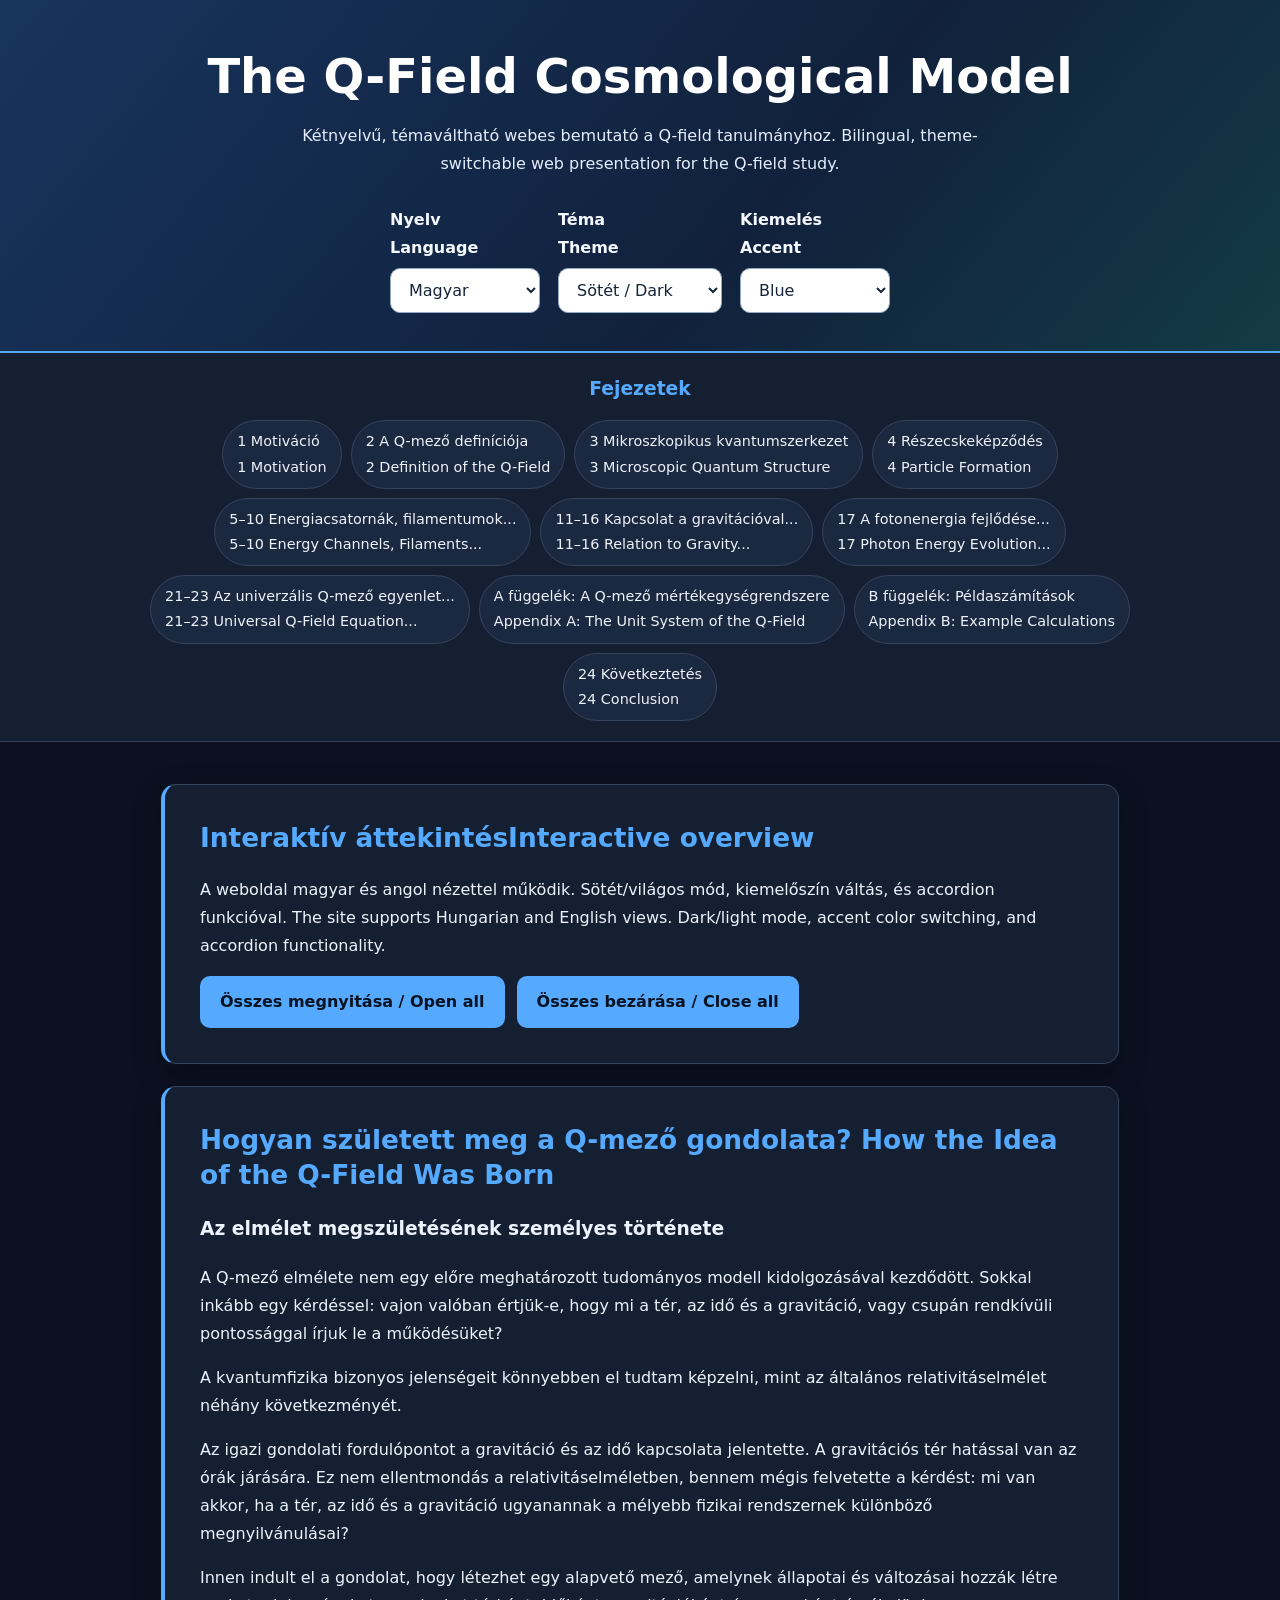
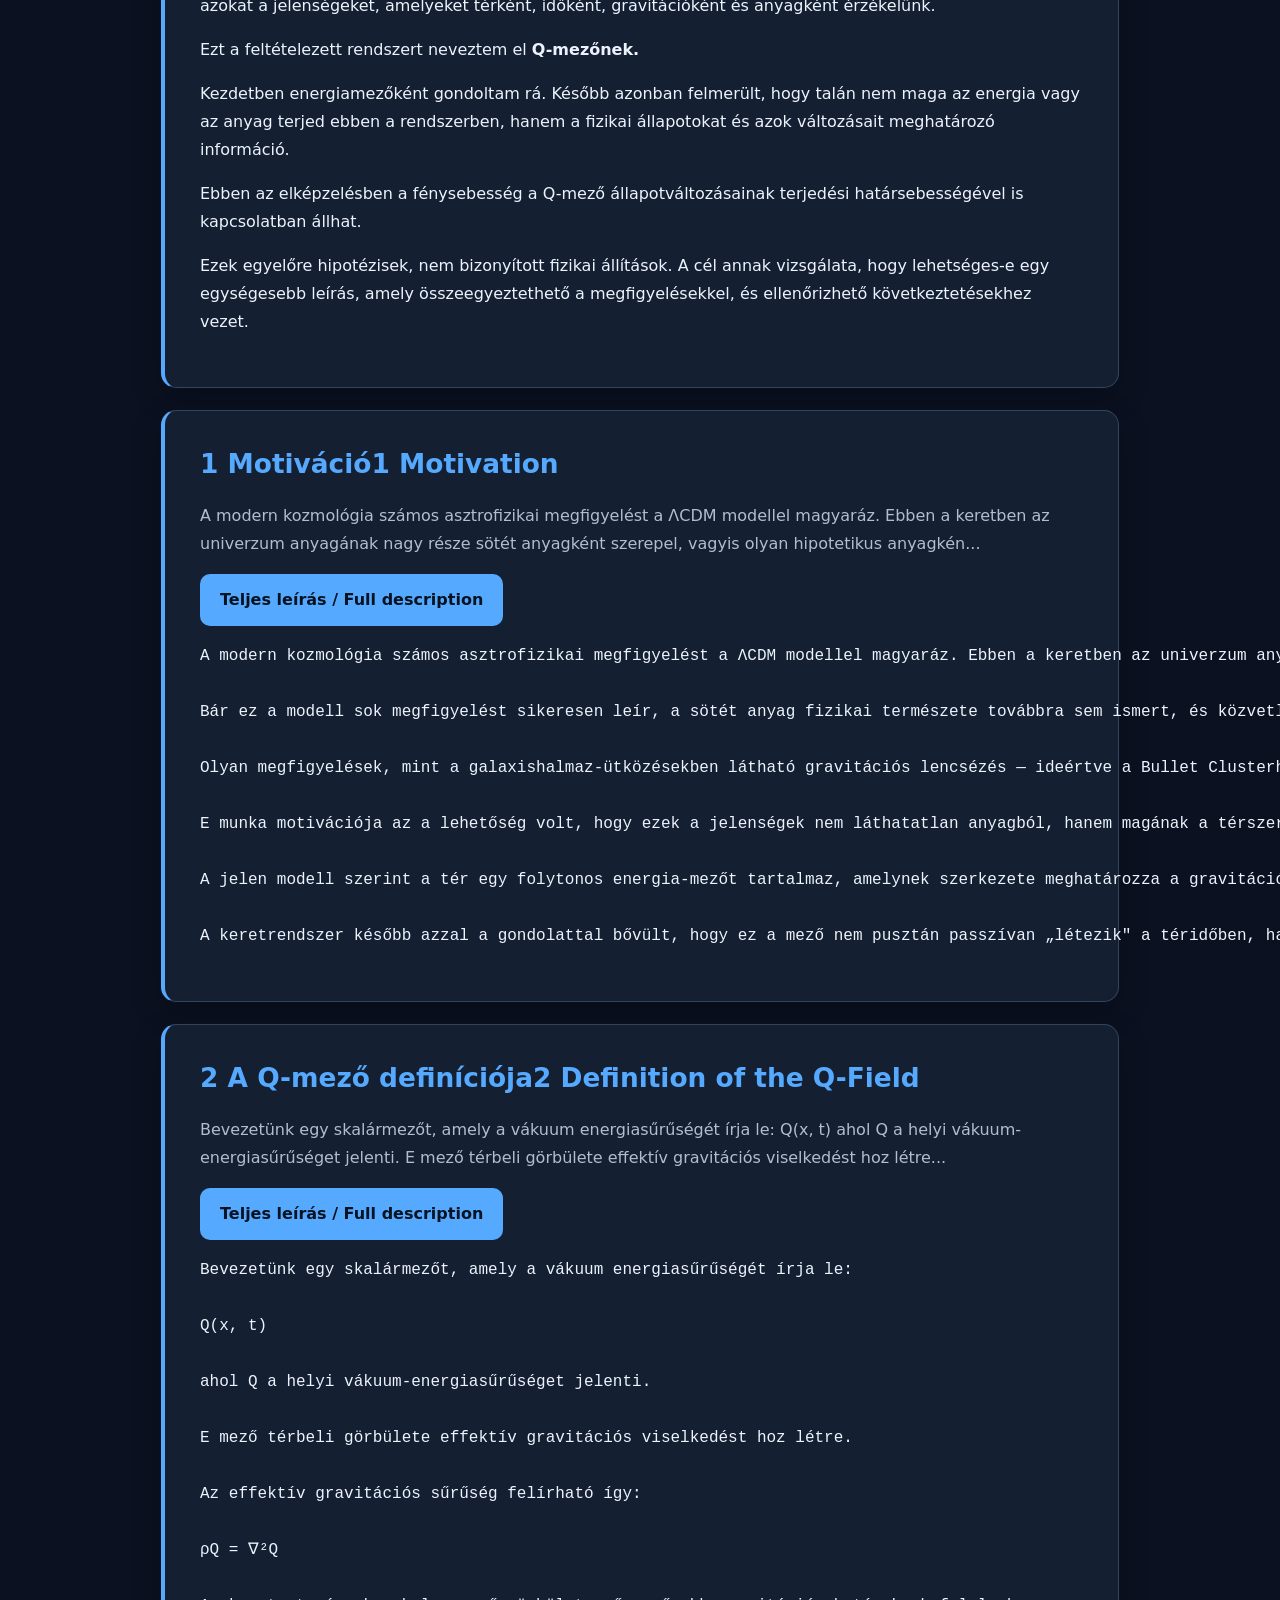
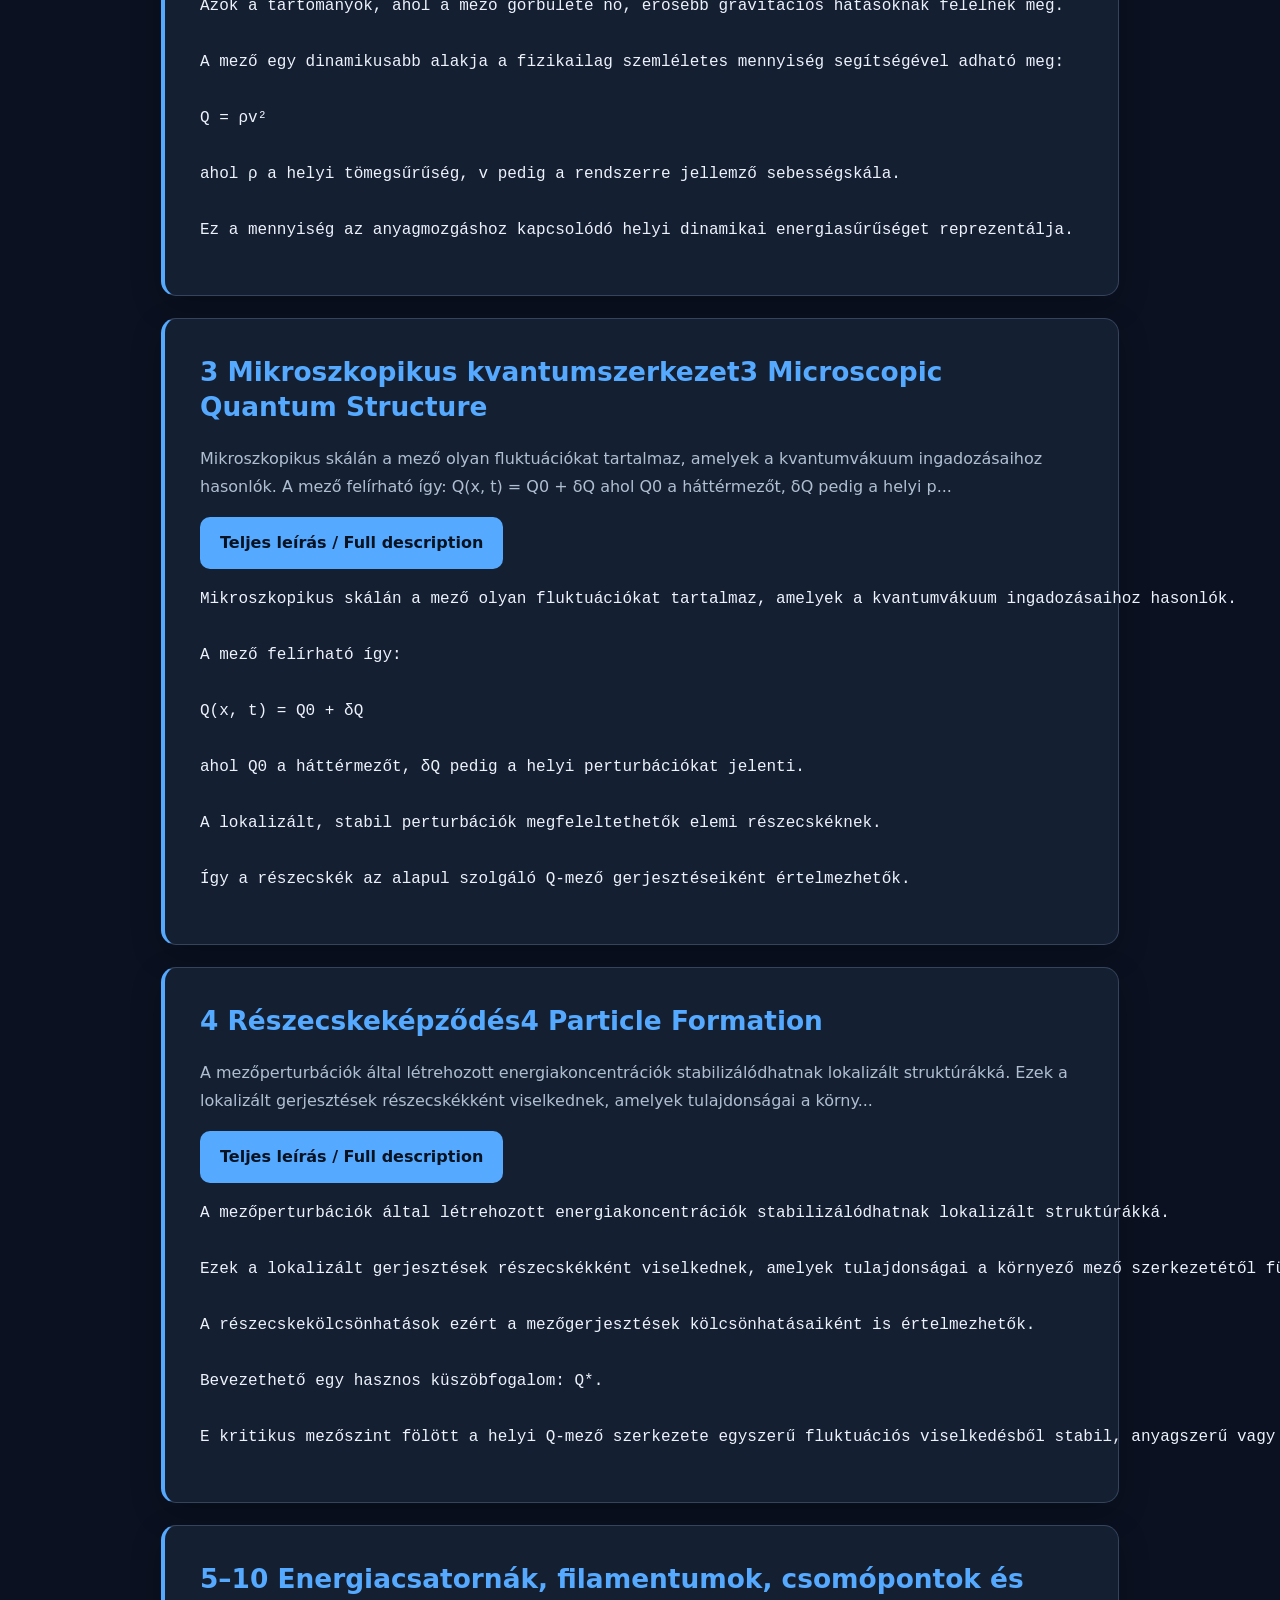
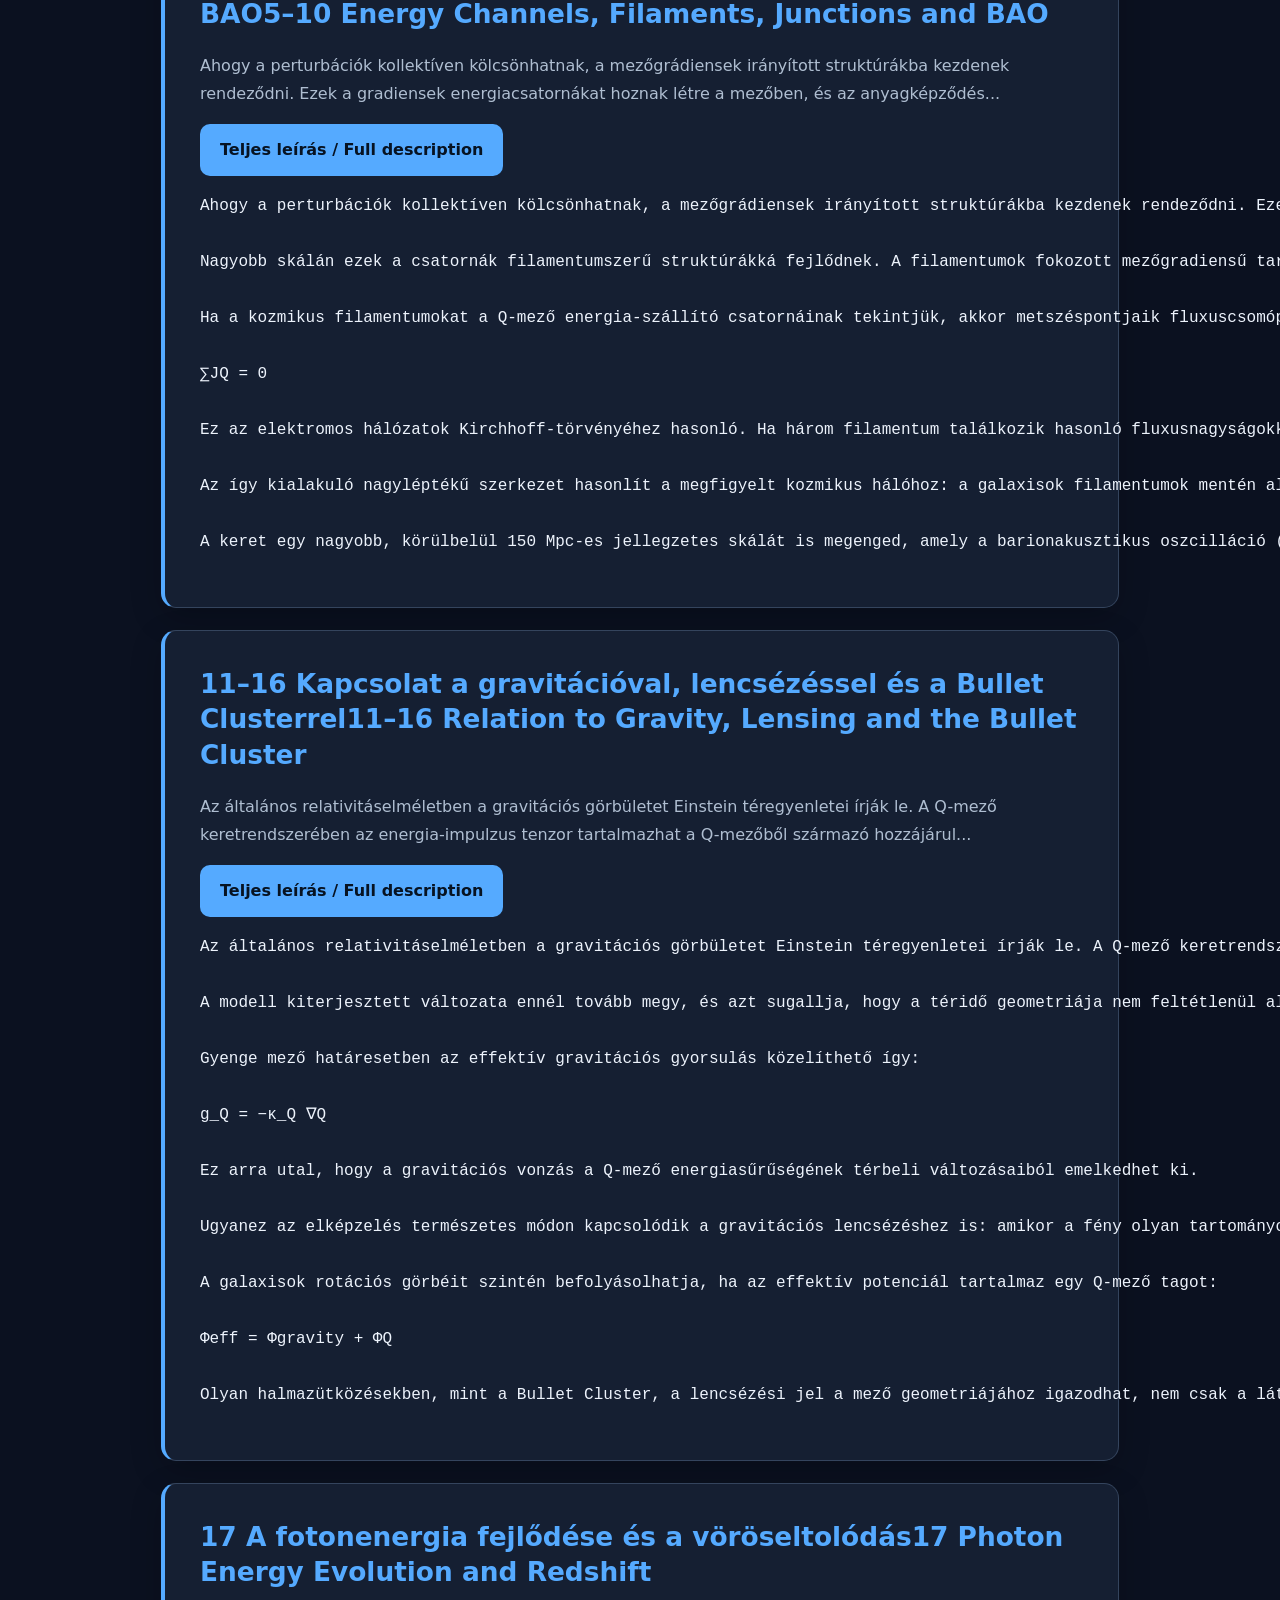
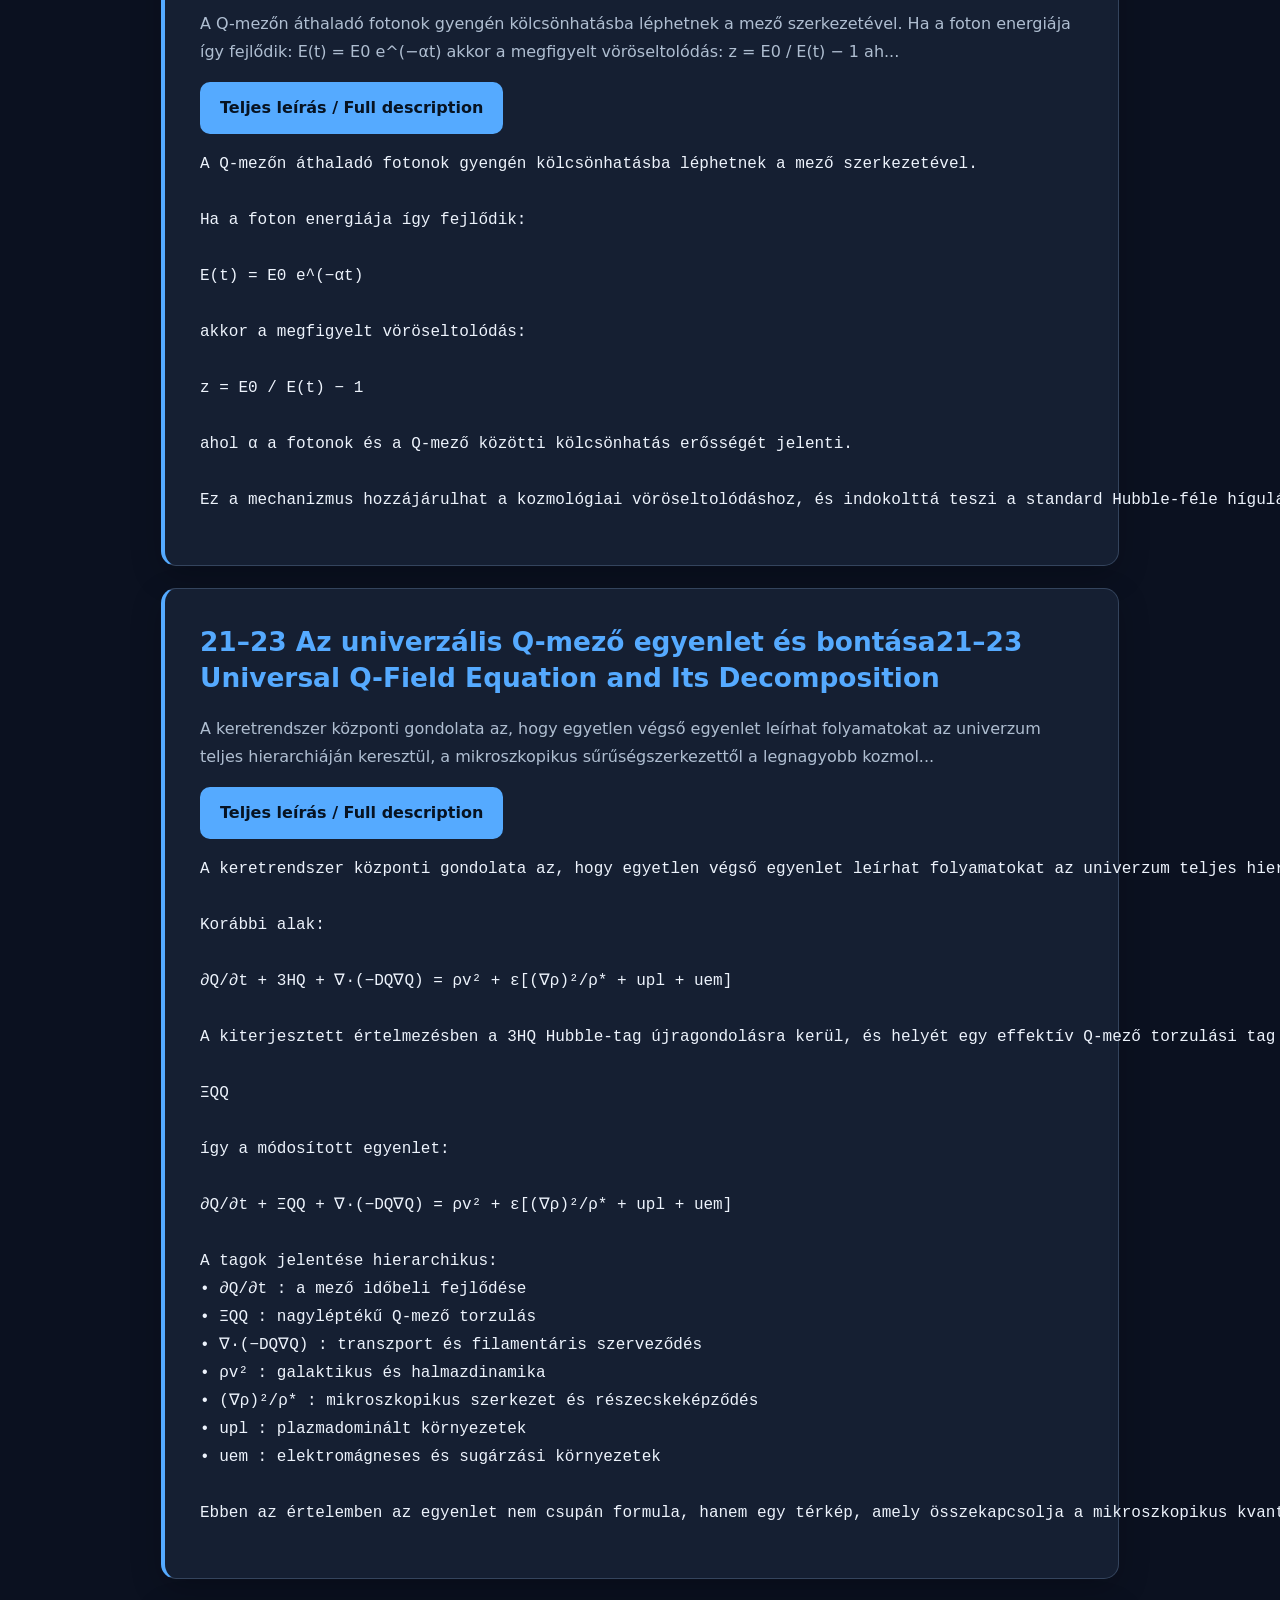
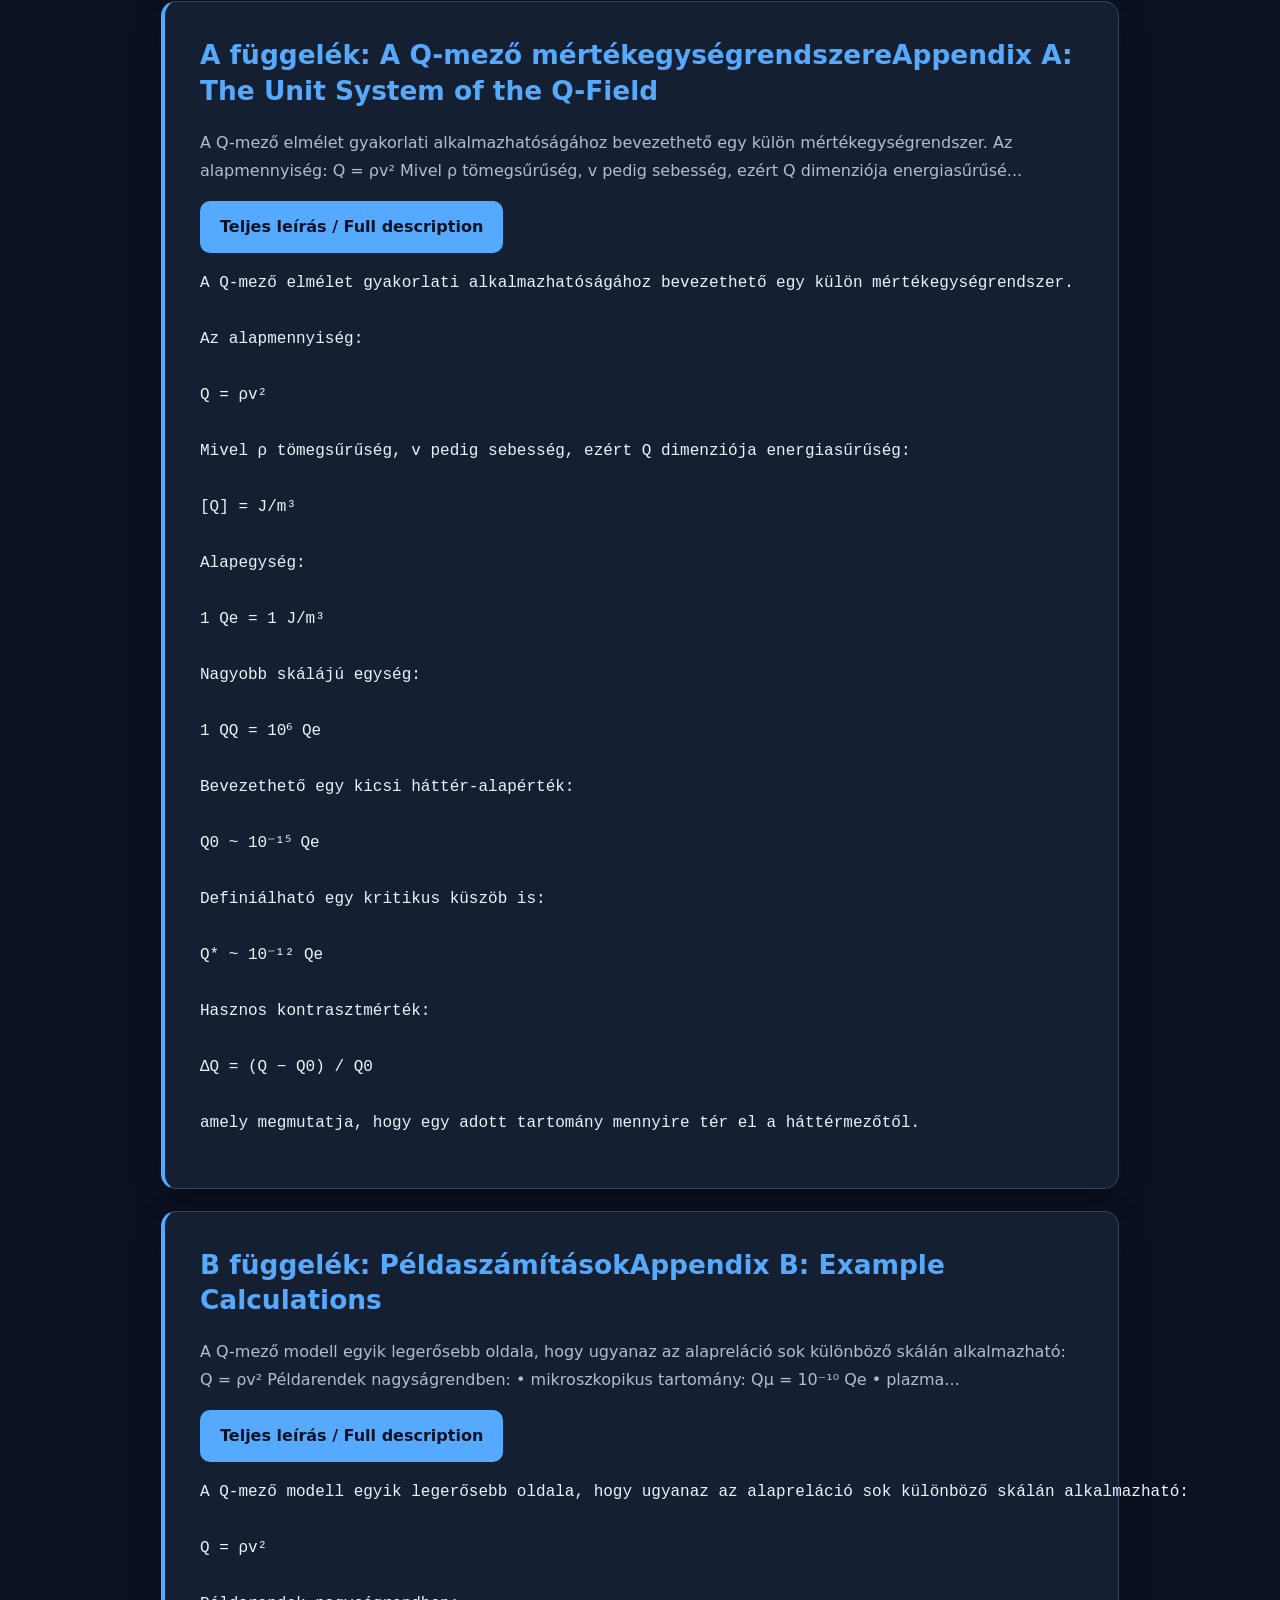
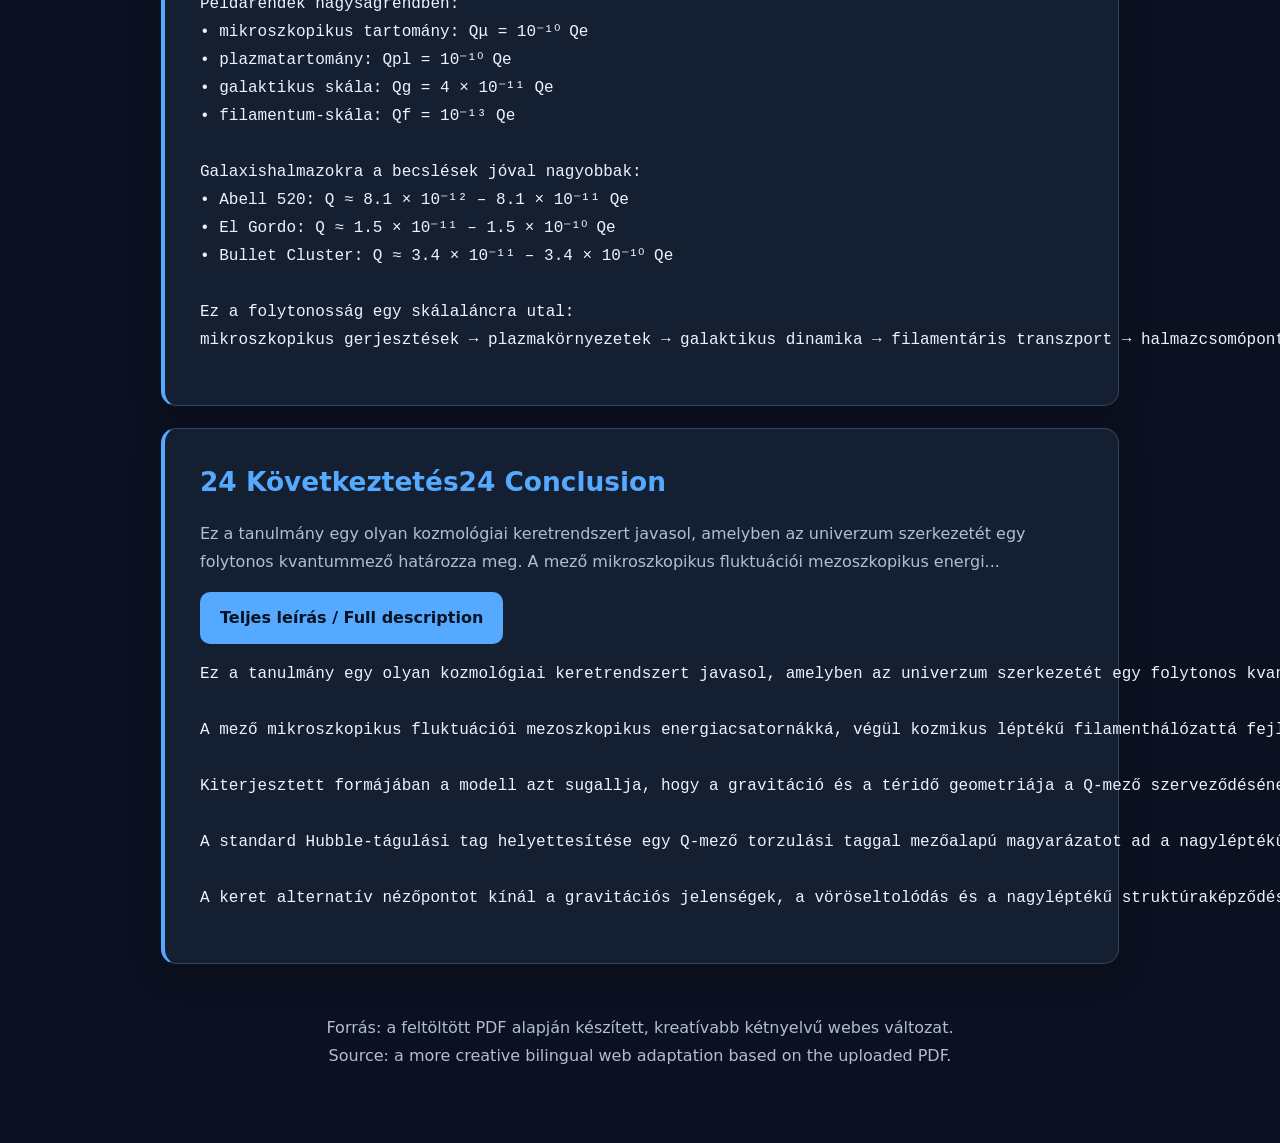
==== commit 453b7389: "Add files via upload" ====
--- a/index.html
+++ b/index.html
@@ -379,7 +379,7 @@
 
 Gyenge mező határesetben az effektív gravitációs gyorsulás közelíthető így:
 
-g⃗ ∝ −∇Q
+g_Q = −κ_Q ∇Q
 
 Ez arra utal, hogy a gravitációs vonzás a Q-mező energiasűrűségének térbeli változásaiból emelkedhet ki.
 
--- a/styles.css
+++ b/styles.css
@@ -1,426 +1,44 @@
-:root {
-  --bg: #10131c;
-  --fg: #f5f6ff;
-  --accent: #3297fa;
-  --accent-teal: #12b891;
-  --accent-violet: #8f60fb;
-  --chapter-bg: #181c27;
-  --chapter-fg: #e6e6f9;
-}
-
-* { box-sizing: border-box; }
-
-body {
-  background: var(--bg);
-  color: var(--fg);
-  font-family: 'Segoe UI', Tahoma, Arial, sans-serif;
-  margin: 0;
-  padding: 0;
-  line-height: 1.6;
-  transition: background-color 0.3s, color 0.3s;
-}
-
-/* ========== HEADER ========== */
-header {
-  background: linear-gradient(120deg, var(--accent), rgba(0,180,150,0.7));
-  color: #fff;
-  text-align: center;
-  padding: 2.5em 1.5em 1.5em;
-  box-shadow: 0 4px 20px rgba(0,0,0,0.25);
-  position: relative;
-  overflow: hidden;
-}
-
-header::before {
-  content: '';
-  position: absolute;
-  top: -50%;
-  right: -10%;
-  width: 400px;
-  height: 400px;
-  background: radial-gradient(circle, rgba(255,255,255,0.15), transparent);
-  border-radius: 50%;
-  pointer-events: none;
-}
-
-header h1 {
-  margin: 0 0 0.4em;
-  font-size: 2.5em;
-  letter-spacing: 2px;
-  text-shadow: 0 4px 20px #0005;
-  font-weight: 800;
-  position: relative;
-  z-index: 1;
-}
-
-header p {
-  margin: 0.5em 0;
-  font-size: 1.05em;
-  opacity: 0.95;
-  position: relative;
-  z-index: 1;
-}
-
-.controls {
-  display: flex;
-  flex-wrap: wrap;
-  justify-content: center;
-  gap: 3em;
-  margin-top: 2em;
-  position: relative;
-  z-index: 1;
-}
-
-.controls > div {
-  text-align: center;
-}
-
-.controls label {
-  font-weight: bold;
-  font-size: 1.1em;
-  display: block;
-  margin-bottom: 0.6em;
-}
-
-.controls label span {
-  font-weight: normal;
-  opacity: 0.85;
-  font-size: 0.95em;
-  display: inline;
-  margin-left: 0.5em;
-}
-
-.controls select {
-  min-width: 130px;
-  padding: 0.6em 0.8em;
-  background: rgba(255,255,255,0.95);
-  color: #10131c;
-  border: 2px solid var(--accent);
-  border-radius: 6px;
-  font-size: 1em;
-  font-weight: 600;
-  cursor: pointer;
-  transition: all 0.3s;
-}
-
-.controls select:hover {
-  box-shadow: 0 0 15px rgba(0,0,0,0.3);
-  transform: translateY(-2px);
-}
-
-/* ========== NAV ========== */
-nav {
-  background: var(--chapter-bg);
-  padding: 1.8em 1em;
-  display: flex;
-  gap: 1.8em;
-  flex-wrap: wrap;
-  justify-content: center;
-  border-bottom: 2px solid var(--accent);
-  box-shadow: 0 2px 10px rgba(0,0,0,0.15);
-}
-
-nav h3 {
-  margin: 0;
-  font-size: 1.25em;
-  color: var(--accent);
-  min-width: 150px;
-}
-
-nav h3 span { display: none; }
-
-nav a {
-  color: var(--fg);
-  text-decoration: none;
-  border-bottom: 3px solid var(--accent);
-  padding: 0.3em 0.6em;
-  border-radius: 4px;
-  font-size: 0.95em;
-  transition: all 0.25s;
-  display: inline-block;
-}
-
-nav a span {
-  font-size: 0.8em;
-  opacity: 0.65;
-  display: block;
-  margin-top: 0.1em;
-}
-
-nav a:hover {
-  background: var(--accent);
-  color: #fff;
-  transform: translateY(-3px);
-  box-shadow: 0 4px 12px rgba(50,151,250,0.4);
-}
-
-/* ========== MAIN ========== */
-main {
-  max-width: 900px;
-  margin: 2.5em auto;
-  padding: 0 1.5em;
-}
-
-section {
-  background: var(--chapter-bg);
-  color: var(--chapter-fg);
-  border-radius: 10px;
-  margin: 2.5em 0;
-  padding: 2.2em;
-  box-shadow: 0 4px 20px rgba(0,0,0,0.2);
-  transition: all 0.3s;
-  border-left: 5px solid var(--accent);
-}
-
-section:hover {
-  box-shadow: 0 8px 30px rgba(0,0,0,0.3);
-  transform: translateX(3px);
-}
-
-section h2 {
-  font-size: 1.6em;
-  color: var(--accent);
-  margin-top: 0;
-  margin-bottom: 0.8em;
-}
-
-section h2 span {
-  font-size: 0.85em;
-  opacity: 0.7;
-  margin-left: 1em;
-  font-weight: 400;
-}
-
-.chapter-preview {
-  margin-bottom: 1.5em;
-}
-
-.chapter-preview p {
-  margin: 0.4em 0;
-  font-size: 1em;
-  line-height: 1.7;
-}
-
-.chapter-preview .en {
-  display: none;
-}
-
-.chapter-full {
-  display: none;
-  background: linear-gradient(to right, rgba(50,151,250,0.08), transparent);
-  border-left: 5px solid var(--accent);
-  border-radius: 0 8px 8px 0;
-  margin: 1.5em 0;
-  padding: 1.2em 1.5em;
-  white-space: pre-wrap;
-  word-wrap: break-word;
-  font-family: 'Courier New', monospace;
-  font-size: 0.95em;
-  line-height: 1.8;
-}
-
-.chapter-full pre {
-  margin: 0;
-  color: var(--chapter-fg);
-}
-
-.chapter-full b {
-  color: var(--accent);
-  font-weight: 700;
-}
-
-.chapter-full.en {
-  display: none;
-}
-
-.expand-btn {
-  margin-top: 1em;
-  background: var(--accent);
-  color: #fff;
-  border: none;
-  padding: 0.75em 1.8em;
-  border-radius: 6px;
-  cursor: pointer;
-  font-weight: 700;
-  font-size: 0.95em;
-  transition: all 0.3s;
-  box-shadow: 0 4px 12px rgba(50,151,250,0.3);
-}
-
-.expand-btn:hover {
-  background: linear-gradient(135deg, var(--accent), rgba(50,151,250,0.8));
-  transform: translateY(-2px);
-  box-shadow: 0 6px 20px rgba(50,151,250,0.5);
-}
-
-.expand-btn:active {
-  transform: translateY(0);
-}
-
-/* ========== BUTTONS ========== */
-.buttons {
-  display: flex;
-  gap: 1.5em;
-  margin: 2em 0 1em;
-  flex-wrap: wrap;
-}
-
-.buttons button {
-  background: var(--accent);
-  color: #fff;
-  border: none;
-  padding: 0.8em 1.8em;
-  font-size: 1em;
-  border-radius: 6px;
-  cursor: pointer;
-  font-weight: 700;
-  transition: all 0.3s;
-  box-shadow: 0 4px 12px rgba(50,151,250,0.3);
-}
-
-.buttons button:hover {
-  background: linear-gradient(135deg, var(--accent), rgba(50,151,250,0.8));
-  transform: translateY(-2px);
-  box-shadow: 0 6px 20px rgba(50,151,250,0.5);
-}
-
-.buttons button:active {
-  transform: translateY(0);
-}
-
-/* ========== FOOTER ========== */
-footer {
-  margin: 4em 0 2em;
-  padding: 2.5em 0;
-  color: #888;
-  text-align: center;
-  font-size: 0.95em;
-  border-top: 1px solid var(--chapter-bg);
-}
-
-/* ========== LIGHT MODE ========== */
-body.light {
-  --bg: #f8f9fb;
-  --fg: #1a1f2e;
-  --chapter-bg: #fff;
-  --chapter-fg: #1a1f2e;
-}
-
-body.light header {
-  color: #1a1f2e;
-  box-shadow: 0 4px 20px rgba(0,0,0,0.1);
-}
-
-body.light nav {
-  background: #f0f2f5;
-}
-
-body.light section {
-  background: #fff;
-  color: #1a1f2e;
-  box-shadow: 0 2px 15px rgba(0,0,0,0.08);
-}
-
-body.light .chapter-full {
-  background: linear-gradient(to right, rgba(50,151,250,0.05), transparent);
-}
-
-/* ========== ACCENT COLORS ========== */
-body.accent-blue {
-  --accent: #3297fa;
-}
-
-body.accent-teal {
-  --accent: #12b891;
-}
-
-body.accent-violet {
-  --accent: #8f60fb;
-}
-
-/* ========== RESPONSIVE ========== */
-@media (max-width: 768px) {
-  header h1 {
-    font-size: 2em;
-  }
-
-  header p {
-    font-size: 1em;
-  }
-
-  .controls {
-    gap: 2em;
-    flex-direction: column;
-    align-items: center;
-  }
-
-  .controls select {
-    min-width: 150px;
-  }
-
-  nav {
-    gap: 1em;
-    padding: 1.2em 0.8em;
-  }
-
-  nav a {
-    font-size: 0.85em;
-    padding: 0.25em 0.4em;
-  }
-
-  nav h3 {
-    width: 100%;
-    text-align: center;
-  }
-
-  main {
-    padding: 0 1em;
-  }
-
-  section {
-    padding: 1.5em;
-    margin: 1.8em 0;
-  }
-
-  section h2 {
-    font-size: 1.35em;
-  }
-
-  .buttons {
-    flex-direction: column;
-  }
-
-  .buttons button {
-    width: 100%;
-  }
-}
-
-@media (max-width: 480px) {
-  header {
-    padding: 1.5em 1em 1em;
-  }
-
-  header h1 {
-    font-size: 1.6em;
-    letter-spacing: 1px;
-  }
-
-  nav {
-    flex-direction: column;
-    align-items: center;
-    gap: 0.8em;
-  }
-
-  nav a {
-    display: block;
-    text-align: center;
-  }
-
-  section {
-    padding: 1.2em;
-  }
-
-  .controls select {
-    width: 100%;
-  }
-}+:root{--bg:#0b1120;--panel:#151f32;--panel2:#1b2940;--text:#edf3fc;--muted:#afbed1;--accent:#55aaff;--border:#34445d;--shadow:0 10px 32px #0003}
+*{box-sizing:border-box}
+html{scroll-behavior:smooth;scroll-padding-top:20px}
+body{margin:0;background:var(--bg);color:var(--text);font:16px/1.75 system-ui,-apple-system,"Segoe UI",Arial,sans-serif}
+body.light{--bg:#f3f6fb;--panel:#fff;--panel2:#eef4fc;--text:#172438;--muted:#50637b;--border:#d6e1ed;--shadow:0 8px 24px #132a4214}
+body.accent-blue{--accent:#55aaff}
+body.accent-teal{--accent:#23c8aa}
+body.accent-violet{--accent:#b29aff}
+body.light.accent-blue{--accent:#1268bd}
+body.light.accent-teal{--accent:#087d68}
+body.light.accent-violet{--accent:#7543b9}
+[hidden],.en[hidden],.hu[hidden]{display:none!important}
+header{padding:48px 20px 38px;text-align:center;background:linear-gradient(130deg,#17345d,#11213c 60%,#133b45);border-bottom:2px solid var(--accent)}
+header h1{font-size:clamp(1.8rem,5vw,3rem);line-height:1.2;margin:0 0 16px;color:#fff}
+header p{color:#e5eefc;max-width:720px;margin:0 auto}
+.controls{display:flex;flex-wrap:wrap;gap:18px;justify-content:center;margin:28px auto 0}
+.controls>div{display:flex;flex-direction:column;min-width:150px;text-align:left}
+.controls label{font-weight:700;color:#f5f9ff}
+.controls select{margin-top:6px;border:1px solid #93aac6;border-radius:10px;padding:11px 14px;font:inherit;background:#fff;color:#16253a;min-height:44px}
+nav{display:flex;flex-wrap:wrap;align-items:center;justify-content:center;gap:9px;padding:20px max(16px,calc((100% - 1050px)/2));background:var(--panel);border-bottom:1px solid var(--border)}
+nav h3{width:100%;text-align:center;margin:0 0 6px;color:var(--accent)}
+nav h3 span{display:none}
+nav a{display:inline-block;border:1px solid var(--border);border-radius:999px;padding:8px 14px;color:var(--text);text-decoration:none;background:var(--panel2);font-size:.9rem}
+nav a:hover,nav a:focus-visible{border-color:var(--accent);outline-offset:3px}
+main{max-width:990px;margin:0 auto;padding:20px 16px 45px}
+section{background:var(--panel);border:1px solid var(--border);border-left:4px solid var(--accent);border-radius:15px;padding:clamp(18px,4vw,35px);margin:22px 0;box-shadow:var(--shadow);scroll-margin-top:18px}
+section h2{color:var(--accent);font-size:clamp(1.25rem,3vw,1.65rem);line-height:1.35;margin:0 0 20px}
+section h2 br{display:none}
+section h2 .heading-en{display:none}
+body[data-lang="en"] section h2 .heading-en{display:inline}
+body[data-lang="en"] section h2{font-size:0}
+body[data-lang="en"] section h2 .heading-en{font-size:clamp(1.25rem,3vw,1.65rem)}
+.chapter-preview p{color:var(--muted);margin:0 0 16px}
+.chapter-details{margin-top:15px}
+.full-text{background:var(--panel2);border-radius:10px;border:1px solid var(--border);padding:clamp(14px,3vw,26px)}
+.full-text pre{font:inherit;white-space:pre-wrap;overflow-wrap:anywhere;word-break:normal;margin:0}
+.expand-btn,.buttons button{border:0;border-radius:10px;background:var(--accent);color:#071322;font:inherit;font-weight:750;padding:12px 20px;min-height:46px;cursor:pointer}
+body.light .expand-btn,body.light .buttons button{color:#fff}
+.expand-btn:focus-visible,.buttons button:focus-visible{outline:3px solid var(--text);outline-offset:3px}
+.close-btn{margin-top:18px}
+.buttons{display:flex;flex-wrap:wrap;gap:12px}
+footer{padding:28px 8px;text-align:center;color:var(--muted)}
+@media(max-width:600px){header{padding:32px 16px}.controls{gap:12px}.controls>div{flex:1 1 100%;max-width:360px}nav{justify-content:flex-start}nav h3{text-align:left}nav a{width:100%;border-radius:10px}section{margin:14px 0}.buttons button,.expand-btn{width:100%}}
+@media(prefers-reduced-motion:reduce){html{scroll-behavior:auto}}
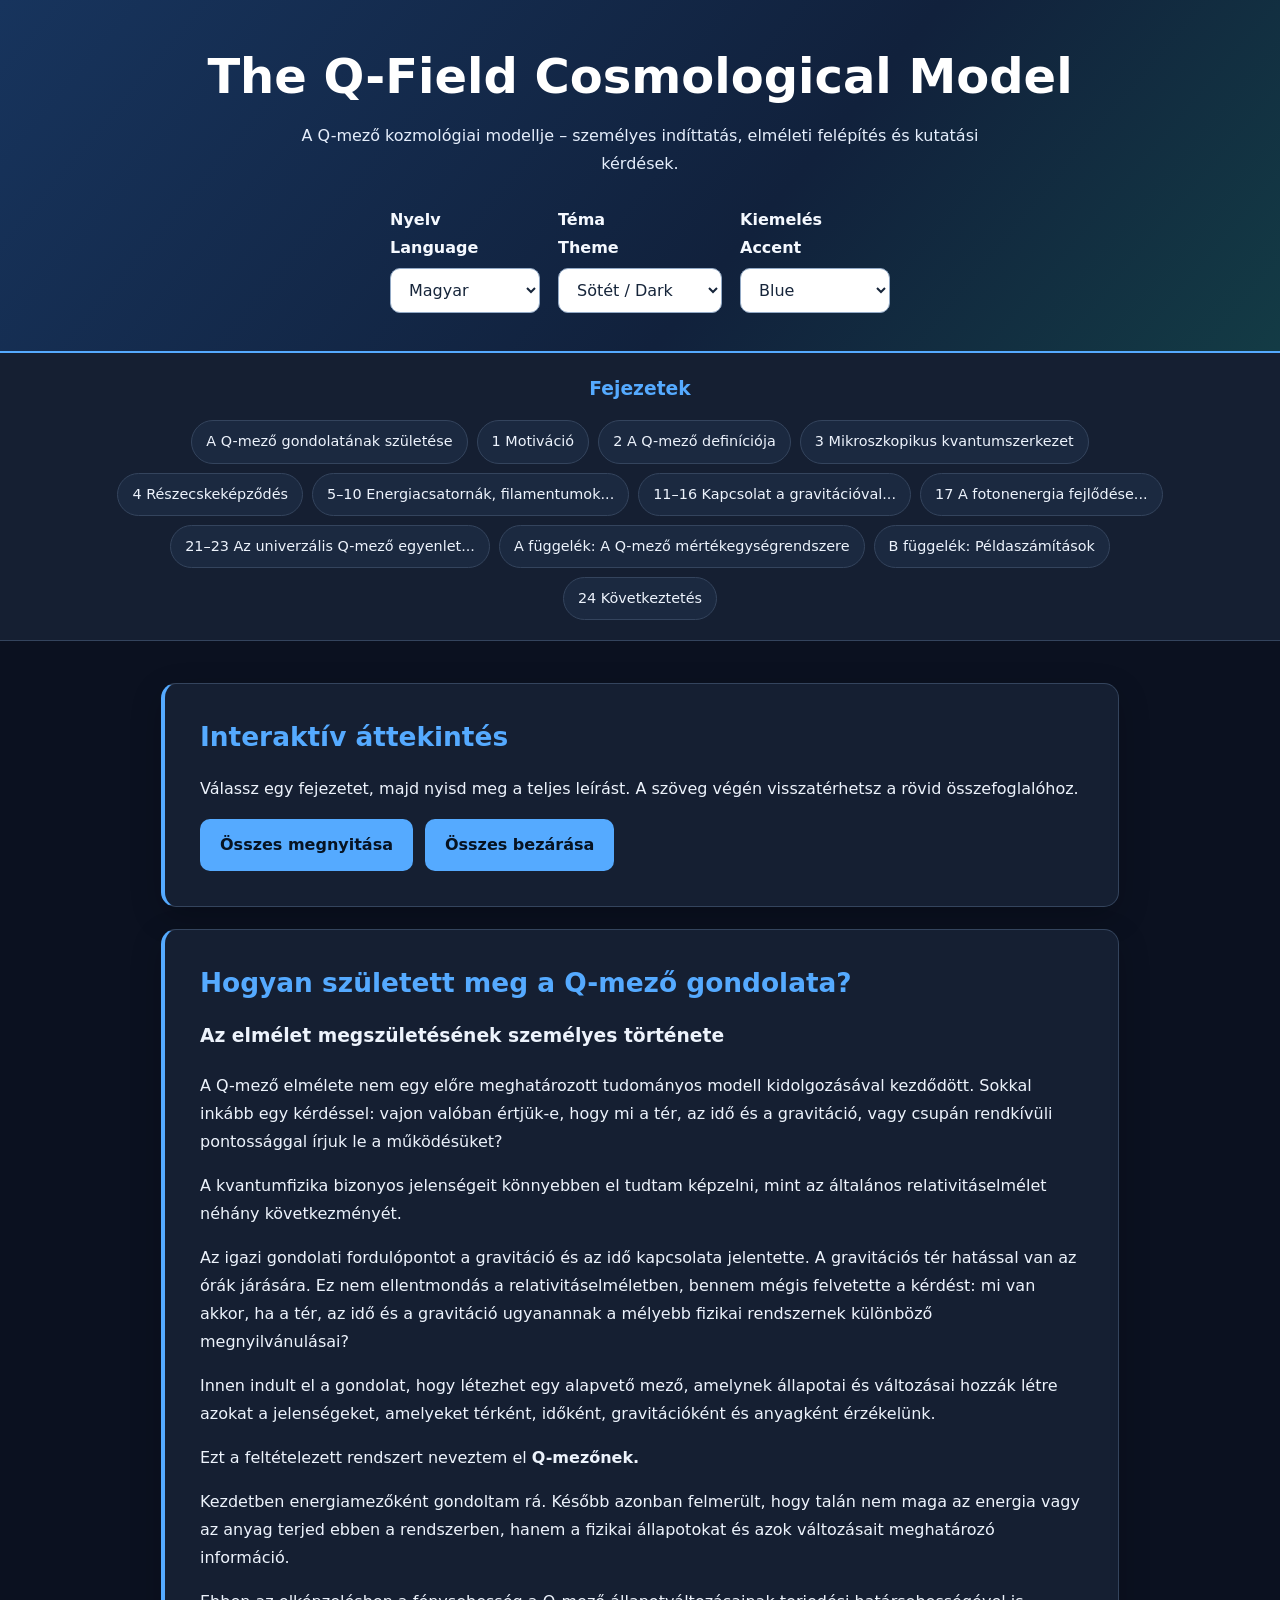
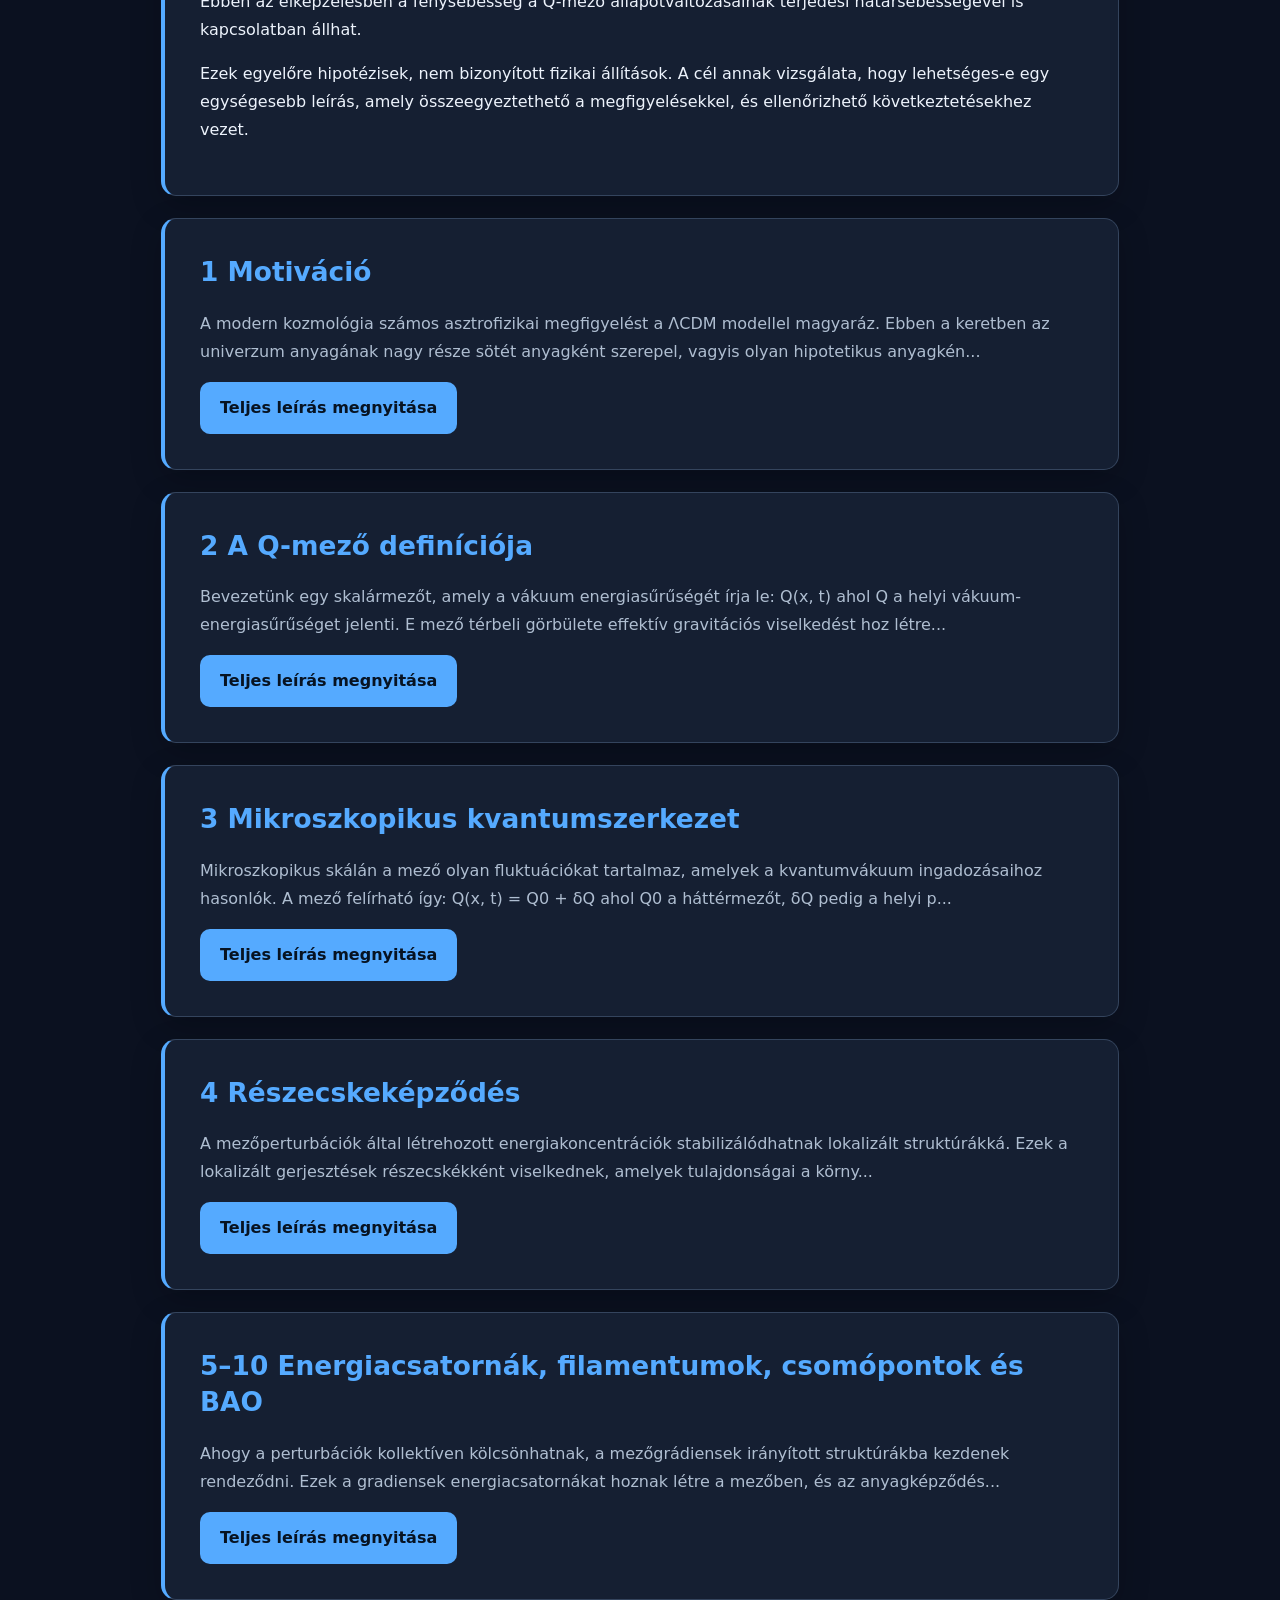
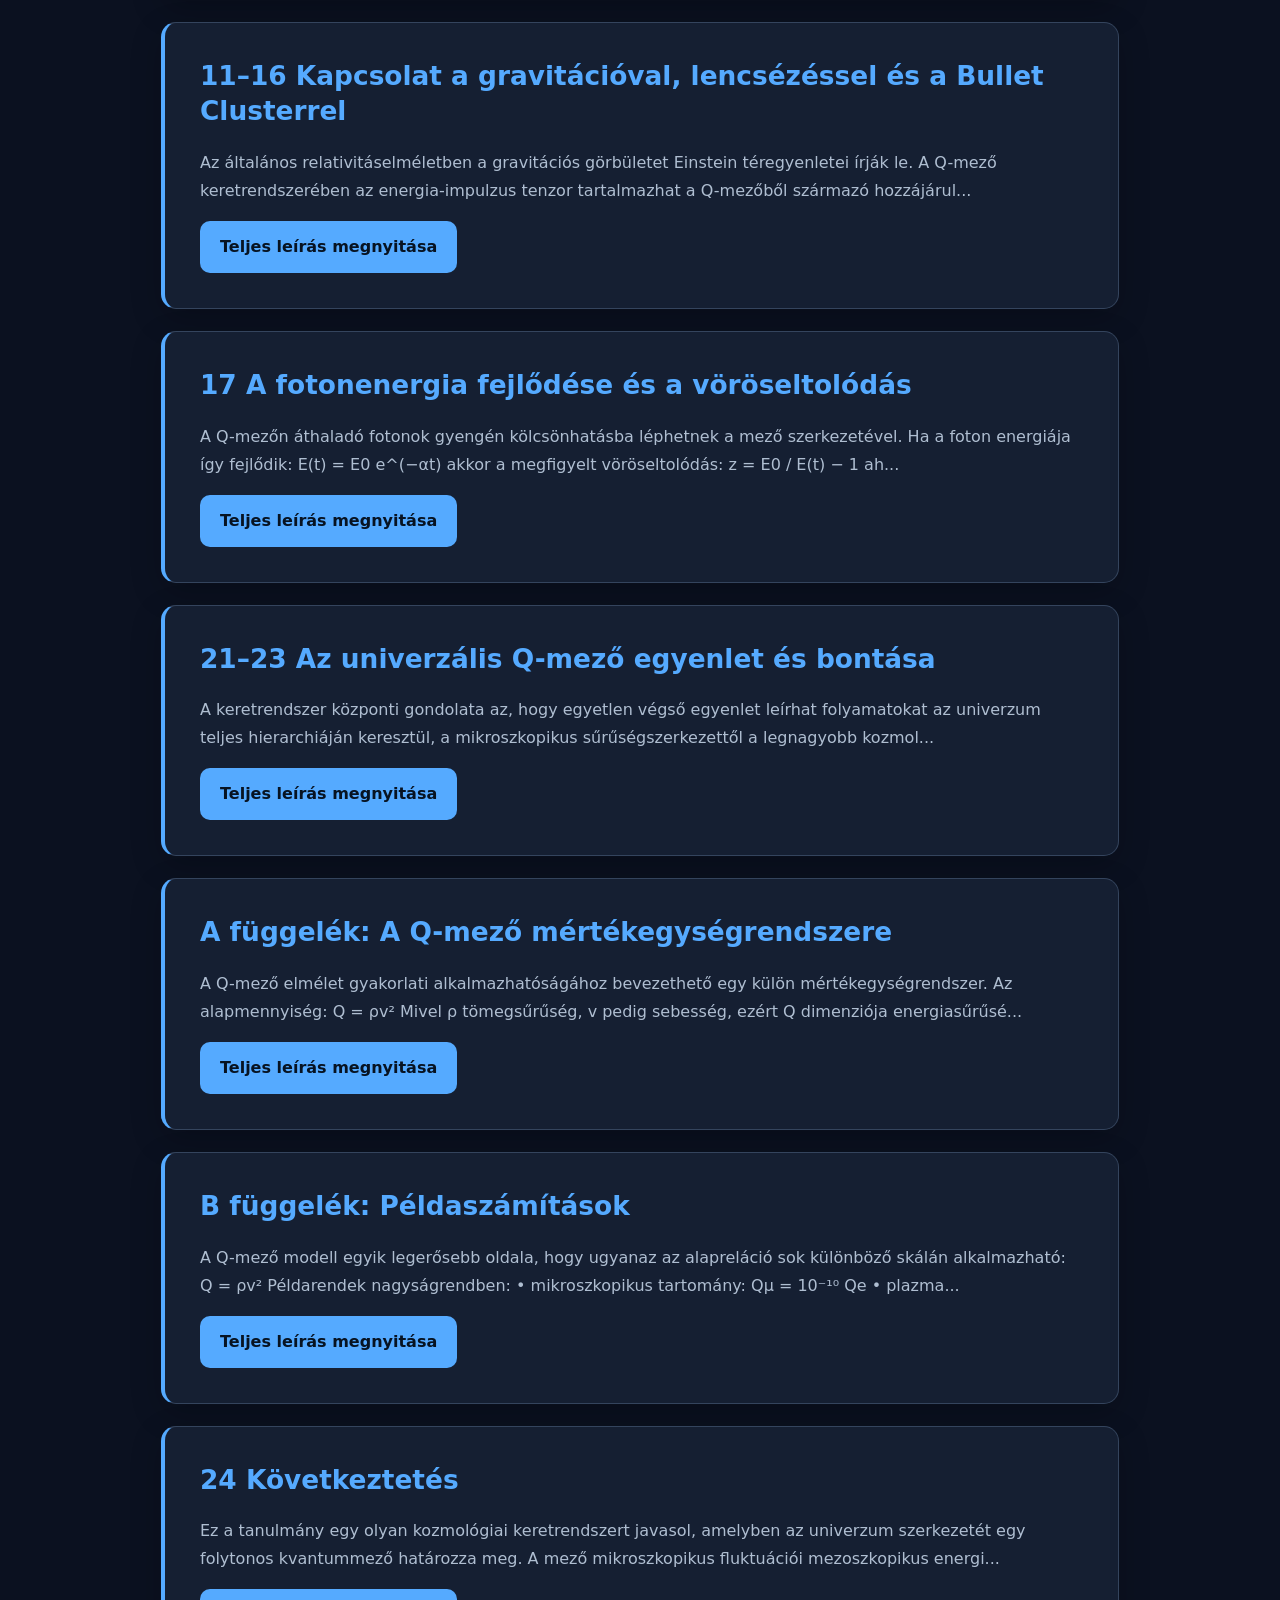
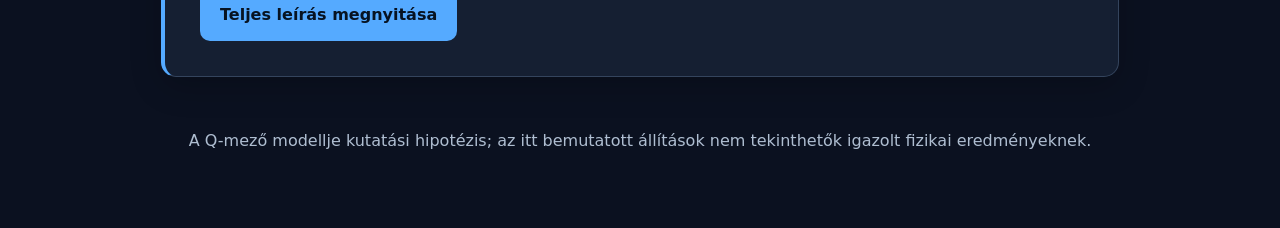
==== commit 000d3303: "Add files via upload" ====
--- a/index.html
+++ b/index.html
@@ -1,184 +1,159 @@
 <!DOCTYPE html>
 <html lang="hu">
 <head>
-  <meta charset="UTF-8" />
-  <meta name="viewport" content="width=device-width, initial-scale=1.0"/>
-  <title>The Q-Field Cosmological Model</title>
-  <link rel="stylesheet" href="styles.css" />
-  <script src="script.js" defer></script>
+  <!-- QFIELD-V2-20261020: chapter-details version -->
+<meta charset="utf-8"/>
+<meta content="width=device-width, initial-scale=1.0" name="viewport"/>
+<title>The Q-Field Cosmological Model</title>
+<link href="styles.css" rel="stylesheet"/>
+<script defer="" src="script.js"></script>
 </head>
 <body>
-  <header>
-    <h1>The Q-Field Cosmological Model</h1>
-    <p>
-      Kétnyelvű, témaváltható webes bemutató a Q-field tanulmányhoz.  
-      Bilingual, theme-switchable web presentation for the Q-field study.
-    </p>
-    <div class="controls">
-      <div>
-        <label>Nyelv<br><span>Language</span></label>
-        <select id="lang">
-          <option value="hu">Magyar</option>
-          <option value="en">English</option>
-        </select>
-      </div>
-      <div>
-        <label>Téma<br><span>Theme</span></label>
-        <select id="theme">
-          <option value="dark">Sötét / Dark</option>
-          <option value="light">Világos / Light</option>
-        </select>
-      </div>
-      <div>
-        <label>Kiemelés<br><span>Accent</span></label>
-        <select id="accent">
-          <option value="blue">Blue</option>
-          <option value="teal">Teal</option>
-          <option value="violet">Violet</option>
-        </select>
-      </div>
-    </div>
-  </header>
-
-  <nav>
-    <h3>Fejezetek<br><span>Chapters</span></h3>
-    <a href="#motivation">1 Motiváció<br><span>1 Motivation</span></a>
-    <a href="#definition">2 A Q-mező definíciója<br><span>2 Definition of the Q-Field</span></a>
-    <a href="#micro">3 Mikroszkopikus kvantumszerkezet<br><span>3 Microscopic Quantum Structure</span></a>
-    <a href="#particles">4 Részecskeképződés<br><span>4 Particle Formation</span></a>
-    <a href="#filaments">5–10 Energiacsatornák, filamentumok...<br><span>5–10 Energy Channels, Filaments...</span></a>
-    <a href="#gravity">11–16 Kapcsolat a gravitációval...<br><span>11–16 Relation to Gravity...</span></a>
-    <a href="#redshift">17 A fotonenergia fejlődése...<br><span>17 Photon Energy Evolution...</span></a>
-    <a href="#equation">21–23 Az univerzális Q-mező egyenlet...<br><span>21–23 Universal Q-Field Equation...</span></a>
-    <a href="#appendix-a">A függelék: A Q-mező mértékegységrendszere<br><span>Appendix A: The Unit System of the Q-Field</span></a>
-    <a href="#appendix-b">B függelék: Példaszámítások<br><span>Appendix B: Example Calculations</span></a>
-    <a href="#conclusion">24 Következtetés<br><span>24 Conclusion</span></a>
-  </nav>
-
-  <main>
-    <section id="overview">
-      <h2>Interaktív áttekintés<br><span>Interactive overview</span></h2>
-      <p>
-        A weboldal magyar és angol nézettel működik. Sötét/világos mód, kiemelőszín váltás, és accordion funkcióval.  
-        The site supports Hungarian and English views. Dark/light mode, accent color switching, and accordion functionality.
-      </p>
-      <div class="buttons">
-        <button id="openAll">Összes megnyitása / Open all</button>
-        <button id="closeAll">Összes bezárása / Close all</button>
-      </div>
-    </section>
-
+<header>
+<h1>The Q-Field Cosmological Model</h1>
+<p><span class="hu">A Q-mező kozmológiai modellje – személyes indíttatás, elméleti felépítés és kutatási kérdések.</span><span class="en">The Q-field cosmological model – personal origins, theoretical framework and research questions.</span></p>
+<div class="controls">
+<div>
+<label>Nyelv<br/><span>Language</span></label>
+<select id="lang">
+<option value="hu">Magyar</option>
+<option value="en">English</option>
+</select>
+</div>
+<div>
+<label>Téma<br/><span>Theme</span></label>
+<select id="theme">
+<option value="dark">Sötét / Dark</option>
+<option value="light">Világos / Light</option>
+</select>
+</div>
+<div>
+<label>Kiemelés<br/><span>Accent</span></label>
+<select id="accent">
+<option value="blue">Blue</option>
+<option value="teal">Teal</option>
+<option value="violet">Violet</option>
+</select>
+</div>
+</div>
+</header>
+<nav>
+<h3>Fejezetek<br/><span>Chapters</span></h3>
+<a data-en="Origins of the Q-field idea" data-hu="A Q-mező gondolatának születése" href="#personal-introduction">A Q-mező gondolatának születése</a><a data-en="1 Motivation" data-hu="1 Motiváció" href="#motivation">1 Motiváció</a>
+<a data-en="2 Definition of the Q-Field" data-hu="2 A Q-mező definíciója" href="#definition">2 A Q-mező definíciója</a>
+<a data-en="3 Microscopic Quantum Structure" data-hu="3 Mikroszkopikus kvantumszerkezet" href="#micro">3 Mikroszkopikus kvantumszerkezet</a>
+<a data-en="4 Particle Formation" data-hu="4 Részecskeképződés" href="#particles">4 Részecskeképződés</a>
+<a data-en="5–10 Energy Channels, Filaments..." data-hu="5–10 Energiacsatornák, filamentumok..." href="#filaments">5–10 Energiacsatornák, filamentumok...</a>
+<a data-en="11–16 Relation to Gravity..." data-hu="11–16 Kapcsolat a gravitációval..." href="#gravity">11–16 Kapcsolat a gravitációval...</a>
+<a data-en="17 Photon Energy Evolution..." data-hu="17 A fotonenergia fejlődése..." href="#redshift">17 A fotonenergia fejlődése...</a>
+<a data-en="21–23 Universal Q-Field Equation..." data-hu="21–23 Az univerzális Q-mező egyenlet..." href="#equation">21–23 Az univerzális Q-mező egyenlet...</a>
+<a data-en="Appendix A: The Unit System of the Q-Field" data-hu="A függelék: A Q-mező mértékegységrendszere" href="#appendix-a">A függelék: A Q-mező mértékegységrendszere</a>
+<a data-en="Appendix B: Example Calculations" data-hu="B függelék: Példaszámítások" href="#appendix-b">B függelék: Példaszámítások</a>
+<a data-en="24 Conclusion" data-hu="24 Következtetés" href="#conclusion">24 Következtetés</a>
+</nav>
+<main>
+<section id="overview">
+<h2>Interaktív áttekintés<br/><span class="heading-en">Interactive overview</span></h2>
+<p><span class="hu">Válassz egy fejezetet, majd nyisd meg a teljes leírást. A szöveg végén visszatérhetsz a rövid összefoglalóhoz.</span><span class="en">Choose a chapter and open its full description. At the end, return to the short summary.</span></p>
+<div class="buttons">
+<button data-en="Open all" data-hu="Összes megnyitása" id="openAll">Összes megnyitása</button>
+<button data-en="Close all" data-hu="Összes bezárása" id="closeAll">Összes bezárása</button>
+</div>
+</section>
 <section id="personal-introduction">
-  <h2>
+<h2>
     Hogyan született meg a Q-mező gondolata?
-    <br>
-    <span>How the Idea of the Q-Field Was Born</span>
-  </h2>
-
-  <div class="hu">
-    <h3>Az elmélet megszületésének személyes története</h3>
-
-    <p>A Q-mező elmélete nem egy előre meghatározott
+    <br/>
+<span class="heading-en">How the Idea of the Q-Field Was Born</span>
+</h2>
+<div class="hu">
+<h3>Az elmélet megszületésének személyes története</h3>
+<p>A Q-mező elmélete nem egy előre meghatározott
     tudományos modell kidolgozásával kezdődött.
     Sokkal inkább egy kérdéssel: vajon valóban értjük-e,
     hogy mi a tér, az idő és a gravitáció, vagy csupán
     rendkívüli pontossággal írjuk le a működésüket?</p>
-
-    <p>A kvantumfizika bizonyos jelenségeit könnyebben
+<p>A kvantumfizika bizonyos jelenségeit könnyebben
     el tudtam képzelni, mint az általános relativitáselmélet
     néhány következményét.</p>
-
-    <p>Az igazi gondolati fordulópontot a gravitáció
+<p>Az igazi gondolati fordulópontot a gravitáció
     és az idő kapcsolata jelentette. A gravitációs tér
     hatással van az órák járására. Ez nem ellentmondás
     a relativitáselméletben, bennem mégis felvetette
     a kérdést: mi van akkor, ha a tér, az idő és
     a gravitáció ugyanannak a mélyebb fizikai
     rendszernek különböző megnyilvánulásai?</p>
-
-    <p>Innen indult el a gondolat, hogy létezhet egy
+<p>Innen indult el a gondolat, hogy létezhet egy
     alapvető mező, amelynek állapotai és változásai
     hozzák létre azokat a jelenségeket, amelyeket
     térként, időként, gravitációként és anyagként
     érzékelünk.</p>
-
-    <p>Ezt a feltételezett rendszert neveztem el
+<p>Ezt a feltételezett rendszert neveztem el
     <strong>Q-mezőnek.</strong></p>
-
-    <p>Kezdetben energiamezőként gondoltam rá.
+<p>Kezdetben energiamezőként gondoltam rá.
     Később azonban felmerült, hogy talán nem maga
     az energia vagy az anyag terjed ebben a rendszerben,
     hanem a fizikai állapotokat és azok változásait
     meghatározó információ.</p>
-
-    <p>Ebben az elképzelésben a fénysebesség
+<p>Ebben az elképzelésben a fénysebesség
     a Q-mező állapotváltozásainak terjedési
     határsebességével is kapcsolatban állhat.</p>
-
-    <p>Ezek egyelőre hipotézisek, nem bizonyított
+<p>Ezek egyelőre hipotézisek, nem bizonyított
     fizikai állítások. A cél annak vizsgálata,
     hogy lehetséges-e egy egységesebb leírás,
     amely összeegyeztethető a megfigyelésekkel,
     és ellenőrizhető következtetésekhez vezet.</p>
-  </div>
-
-  <div class="en">
-    <h3>The Personal Origins of the Theory</h3>
-
-    <p>The Q-field theory did not begin as a
+</div>
+<div class="en">
+<h3>The Personal Origins of the Theory</h3>
+<p>The Q-field theory did not begin as a
     predetermined scientific model. It began
     with a question: do we truly understand
     what space, time and gravity are, or do
     we describe their behavior with extraordinary
     precision?</p>
-
-    <p>I found certain aspects of quantum physics
+<p>I found certain aspects of quantum physics
     easier to imagine than some of the consequences
     of general relativity.</p>
-
-    <p>The turning point was the relationship
+<p>The turning point was the relationship
     between gravity and time. Gravitational fields
     affect the rates of clocks. Although this
     is not a contradiction within relativity,
     it led me to ask whether space, time and
     gravity might be different manifestations
     of a deeper physical system.</p>
-
-    <p>This led to the idea of a fundamental
+<p>This led to the idea of a fundamental
     field whose states and changes could give
     rise to the phenomena we perceive as space,
     time, gravity and matter.</p>
-
-    <p>I called this hypothetical system
+<p>I called this hypothetical system
     the <strong>Q-field.</strong></p>
-
-    <p>Initially, I imagined it as an energy field.
+<p>Initially, I imagined it as an energy field.
     Later, I considered another possibility:
     perhaps what propagates through this system
     is not matter or energy itself, but information
     defining physical states and their changes.</p>
-
-    <p>In this interpretation, the speed of light
+<p>In this interpretation, the speed of light
     might be related to the limiting propagation
     speed of Q-field state changes.</p>
-
-    <p>These ideas remain hypotheses rather than
+<p>These ideas remain hypotheses rather than
     established physical claims. The goal is to
     investigate whether a more unified description
     can be developed that is consistent with
     observations and leads to testable predictions.</p>
-  </div>
+</div>
 </section>
-
-    <section class="chapter" id="motivation">
-      <h2>1 Motiváció<br><span>1 Motivation</span></h2>
-      <div class="chapter-preview">
-        <p class="hu">A modern kozmológia számos asztrofizikai megfigyelést a ΛCDM modellel magyaráz. Ebben a keretben az univerzum anyagának nagy része sötét anyagként szerepel, vagyis olyan hipotetikus anyagkén...</p>
-        <p class="en">Modern cosmology explains many astrophysical observations using the ΛCDM model. In this framework most of the matter in the universe is assumed to be dark matter, a hypothetical form of matt...</p>
-        <button class="expand-btn">Teljes leírás / Full description</button>
-      </div>
-      <div class="chapter-full hu">
-        <pre>A modern kozmológia számos asztrofizikai megfigyelést a ΛCDM modellel magyaráz. Ebben a keretben az univerzum anyagának nagy része sötét anyagként szerepel, vagyis olyan hipotetikus anyagként, amely gravitációsan kölcsönhat, de elektromágnesesen nem.
+<section class="chapter" id="motivation">
+<h2>1 Motiváció<br/><span class="heading-en">1 Motivation</span></h2>
+<div class="chapter-preview" id="motivation-summary">
+<p class="hu">A modern kozmológia számos asztrofizikai megfigyelést a ΛCDM modellel magyaráz. Ebben a keretben az univerzum anyagának nagy része sötét anyagként szerepel, vagyis olyan hipotetikus anyagkén...</p>
+<p class="en">Modern cosmology explains many astrophysical observations using the ΛCDM model. In this framework most of the matter in the universe is assumed to be dark matter, a hypothetical form of matt...</p>
+
+<button aria-controls="motivation-details" aria-expanded="false" class="expand-btn open-btn" data-en="Open full description" data-hu="Teljes leírás megnyitása" type="button">Teljes leírás megnyitása</button></div>
+
+
+<div class="chapter-details" hidden="" id="motivation-details"><div class="full-text hu">
+<pre>A modern kozmológia számos asztrofizikai megfigyelést a ΛCDM modellel magyaráz. Ebben a keretben az univerzum anyagának nagy része sötét anyagként szerepel, vagyis olyan hipotetikus anyagként, amely gravitációsan kölcsönhat, de elektromágnesesen nem.
 
 Bár ez a modell sok megfigyelést sikeresen leír, a sötét anyag fizikai természete továbbra sem ismert, és közvetlen kimutatása mindeddig nem történt meg.
 
@@ -189,9 +164,8 @@
 A jelen modell szerint a tér egy folytonos energia-mezőt tartalmaz, amelynek szerkezete meghatározza a gravitációs jelenségeket.
 
 A keretrendszer később azzal a gondolattal bővült, hogy ez a mező nem pusztán passzívan „létezik" a téridőben, hanem szerepet játszhat a gravitációs viselkedés, a nagyléptékű struktúrák, sőt akár a tér- és időrend makroszkopikus fogalmainak hatékony létrehozásában is.</pre>
-      </div>
-      <div class="chapter-full en">
-        <pre>Modern cosmology explains many astrophysical observations using the ΛCDM model. In this framework most of the matter in the universe is assumed to be dark matter, a hypothetical form of matter that interacts gravitationally but not electromagnetically.
+</div><div class="full-text en">
+<pre>Modern cosmology explains many astrophysical observations using the ΛCDM model. In this framework most of the matter in the universe is assumed to be dark matter, a hypothetical form of matter that interacts gravitationally but not electromagnetically.
 
 Although this model successfully explains many observations, the physical nature of dark matter remains unknown and direct detection has not been achieved.
 
@@ -202,18 +176,18 @@
 In the present model, space is assumed to contain a continuous energy field whose structure determines gravitational phenomena.
 
 The framework was later extended by the consideration that the field may not merely reside in spacetime as a passive background, but may instead participate in the effective generation of gravitational behavior, large-scale structure, and possibly even the macroscopic notions of spatial and temporal order themselves.</pre>
-      </div>
-    </section>
-
-    <section class="chapter" id="definition">
-      <h2>2 A Q-mező definíciója<br><span>2 Definition of the Q-Field</span></h2>
-      <div class="chapter-preview">
-        <p class="hu">Bevezetünk egy skalármezőt, amely a vákuum energiasűrűségét írja le: Q(x, t) ahol Q a helyi vákuum-energiasűrűséget jelenti. E mező térbeli görbülete effektív gravitációs viselkedést hoz létre...</p>
-        <p class="en">We introduce a scalar field describing the energy density of the vacuum: Q(x, t) where Q represents the local vacuum energy density. Spatial curvature of this field produces effective gravit...</p>
-        <button class="expand-btn">Teljes leírás / Full description</button>
-      </div>
-      <div class="chapter-full hu">
-        <pre>Bevezetünk egy skalármezőt, amely a vákuum energiasűrűségét írja le:
+</div><button class="expand-btn close-btn" data-en="Close full description" data-hu="Teljes leírás bezárása" type="button">Teljes leírás bezárása</button></div></section>
+<section class="chapter" id="definition">
+<h2>2 A Q-mező definíciója<br/><span class="heading-en">2 Definition of the Q-Field</span></h2>
+<div class="chapter-preview" id="definition-summary">
+<p class="hu">Bevezetünk egy skalármezőt, amely a vákuum energiasűrűségét írja le: Q(x, t) ahol Q a helyi vákuum-energiasűrűséget jelenti. E mező térbeli görbülete effektív gravitációs viselkedést hoz létre...</p>
+<p class="en">We introduce a scalar field describing the energy density of the vacuum: Q(x, t) where Q represents the local vacuum energy density. Spatial curvature of this field produces effective gravit...</p>
+
+<button aria-controls="definition-details" aria-expanded="false" class="expand-btn open-btn" data-en="Open full description" data-hu="Teljes leírás megnyitása" type="button">Teljes leírás megnyitása</button></div>
+
+
+<div class="chapter-details" hidden="" id="definition-details"><div class="full-text hu">
+<pre>Bevezetünk egy skalármezőt, amely a vákuum energiasűrűségét írja le:
 
 Q(x, t)
 
@@ -234,9 +208,8 @@
 ahol ρ a helyi tömegsűrűség, v pedig a rendszerre jellemző sebességskála.
 
 Ez a mennyiség az anyagmozgáshoz kapcsolódó helyi dinamikai energiasűrűséget reprezentálja.</pre>
-      </div>
-      <div class="chapter-full en">
-        <pre>We introduce a scalar field describing the energy density of the vacuum:
+</div><div class="full-text en">
+<pre>We introduce a scalar field describing the energy density of the vacuum:
 
 Q(x, t)
 
@@ -257,18 +230,18 @@
 where ρ is the local mass density and v is a characteristic velocity scale of the system.
 
 This quantity represents the local dynamical energy density associated with matter motion.</pre>
-      </div>
-    </section>
-
-    <section class="chapter" id="micro">
-      <h2>3 Mikroszkopikus kvantumszerkezet<br><span>3 Microscopic Quantum Structure</span></h2>
-      <div class="chapter-preview">
-        <p class="hu">Mikroszkopikus skálán a mező olyan fluktuációkat tartalmaz, amelyek a kvantumvákuum ingadozásaihoz hasonlók. A mező felírható így: Q(x, t) = Q0 + δQ ahol Q0 a háttérmezőt, δQ pedig a helyi p...</p>
-        <p class="en">At microscopic scales the field contains fluctuations similar to quantum vacuum fluctuations. The field can be written as Q(x, t) = Q0 + δQ where Q0 represents the background field and δQ re...</p>
-        <button class="expand-btn">Teljes leírás / Full description</button>
-      </div>
-      <div class="chapter-full hu">
-        <pre>Mikroszkopikus skálán a mező olyan fluktuációkat tartalmaz, amelyek a kvantumvákuum ingadozásaihoz hasonlók.
+</div><button class="expand-btn close-btn" data-en="Close full description" data-hu="Teljes leírás bezárása" type="button">Teljes leírás bezárása</button></div></section>
+<section class="chapter" id="micro">
+<h2>3 Mikroszkopikus kvantumszerkezet<br/><span class="heading-en">3 Microscopic Quantum Structure</span></h2>
+<div class="chapter-preview" id="micro-summary">
+<p class="hu">Mikroszkopikus skálán a mező olyan fluktuációkat tartalmaz, amelyek a kvantumvákuum ingadozásaihoz hasonlók. A mező felírható így: Q(x, t) = Q0 + δQ ahol Q0 a háttérmezőt, δQ pedig a helyi p...</p>
+<p class="en">At microscopic scales the field contains fluctuations similar to quantum vacuum fluctuations. The field can be written as Q(x, t) = Q0 + δQ where Q0 represents the background field and δQ re...</p>
+
+<button aria-controls="micro-details" aria-expanded="false" class="expand-btn open-btn" data-en="Open full description" data-hu="Teljes leírás megnyitása" type="button">Teljes leírás megnyitása</button></div>
+
+
+<div class="chapter-details" hidden="" id="micro-details"><div class="full-text hu">
+<pre>Mikroszkopikus skálán a mező olyan fluktuációkat tartalmaz, amelyek a kvantumvákuum ingadozásaihoz hasonlók.
 
 A mező felírható így:
 
@@ -279,9 +252,8 @@
 A lokalizált, stabil perturbációk megfeleltethetők elemi részecskéknek.
 
 Így a részecskék az alapul szolgáló Q-mező gerjesztéseiként értelmezhetők.</pre>
-      </div>
-      <div class="chapter-full en">
-        <pre>At microscopic scales the field contains fluctuations similar to quantum vacuum fluctuations.
+</div><div class="full-text en">
+<pre>At microscopic scales the field contains fluctuations similar to quantum vacuum fluctuations.
 
 The field can be written as
 
@@ -292,18 +264,18 @@
 Localized stable perturbations may correspond to elementary particles.
 
 Thus particles are interpreted as excitations of the underlying Q-field.</pre>
-      </div>
-    </section>
-
-    <section class="chapter" id="particles">
-      <h2>4 Részecskeképződés<br><span>4 Particle Formation</span></h2>
-      <div class="chapter-preview">
-        <p class="hu">A mezőperturbációk által létrehozott energiakoncentrációk stabilizálódhatnak lokalizált struktúrákká. Ezek a lokalizált gerjesztések részecskékként viselkednek, amelyek tulajdonságai a körny...</p>
-        <p class="en">Energy concentrations formed by field perturbations may stabilize into localized structures. These localized excitations behave as particles whose properties depend on the structure of the s...</p>
-        <button class="expand-btn">Teljes leírás / Full description</button>
-      </div>
-      <div class="chapter-full hu">
-        <pre>A mezőperturbációk által létrehozott energiakoncentrációk stabilizálódhatnak lokalizált struktúrákká.
+</div><button class="expand-btn close-btn" data-en="Close full description" data-hu="Teljes leírás bezárása" type="button">Teljes leírás bezárása</button></div></section>
+<section class="chapter" id="particles">
+<h2>4 Részecskeképződés<br/><span class="heading-en">4 Particle Formation</span></h2>
+<div class="chapter-preview" id="particles-summary">
+<p class="hu">A mezőperturbációk által létrehozott energiakoncentrációk stabilizálódhatnak lokalizált struktúrákká. Ezek a lokalizált gerjesztések részecskékként viselkednek, amelyek tulajdonságai a körny...</p>
+<p class="en">Energy concentrations formed by field perturbations may stabilize into localized structures. These localized excitations behave as particles whose properties depend on the structure of the s...</p>
+
+<button aria-controls="particles-details" aria-expanded="false" class="expand-btn open-btn" data-en="Open full description" data-hu="Teljes leírás megnyitása" type="button">Teljes leírás megnyitása</button></div>
+
+
+<div class="chapter-details" hidden="" id="particles-details"><div class="full-text hu">
+<pre>A mezőperturbációk által létrehozott energiakoncentrációk stabilizálódhatnak lokalizált struktúrákká.
 
 Ezek a lokalizált gerjesztések részecskékként viselkednek, amelyek tulajdonságai a környező mező szerkezetétől függenek.
 
@@ -312,9 +284,8 @@
 Bevezethető egy hasznos küszöbfogalom: Q*.
 
 E kritikus mezőszint fölött a helyi Q-mező szerkezete egyszerű fluktuációs viselkedésből stabil, anyagszerű vagy erősen szervezett fizikai állapotokba mehet át.</pre>
-      </div>
-      <div class="chapter-full en">
-        <pre>Energy concentrations formed by field perturbations may stabilize into localized structures.
+</div><div class="full-text en">
+<pre>Energy concentrations formed by field perturbations may stabilize into localized structures.
 
 These localized excitations behave as particles whose properties depend on the structure of the surrounding field.
 
@@ -323,18 +294,18 @@
 A useful threshold concept can be introduced: Q*.
 
 Above this critical field level, local Q-field structure may transition from fluctuation behavior to stable matter-like or strongly organized physical states.</pre>
-      </div>
-    </section>
-
-    <section class="chapter" id="filaments">
-      <h2>5–10 Energiacsatornák, filamentumok, csomópontok és BAO<br><span>5–10 Energy Channels, Filaments, Junctions and BAO</span></h2>
-      <div class="chapter-preview">
-        <p class="hu">Ahogy a perturbációk kollektíven kölcsönhatnak, a mezőgrádiensek irányított struktúrákba kezdenek rendeződni. Ezek a gradiensek energiacsatornákat hoznak létre a mezőben, és az anyagképződés...</p>
-        <p class="en">As perturbations interact collectively, field gradients begin to organize into directional structures. These gradients create energy channels within the field, and matter formation tends to ...</p>
-        <button class="expand-btn">Teljes leírás / Full description</button>
-      </div>
-      <div class="chapter-full hu">
-        <pre>Ahogy a perturbációk kollektíven kölcsönhatnak, a mezőgrádiensek irányított struktúrákba kezdenek rendeződni. Ezek a gradiensek energiacsatornákat hoznak létre a mezőben, és az anyagképződés ezek mentén történhet előnyben.
+</div><button class="expand-btn close-btn" data-en="Close full description" data-hu="Teljes leírás bezárása" type="button">Teljes leírás bezárása</button></div></section>
+<section class="chapter" id="filaments">
+<h2>5–10 Energiacsatornák, filamentumok, csomópontok és BAO<br/><span class="heading-en">5–10 Energy Channels, Filaments, Junctions and BAO</span></h2>
+<div class="chapter-preview" id="filaments-summary">
+<p class="hu">Ahogy a perturbációk kollektíven kölcsönhatnak, a mezőgrádiensek irányított struktúrákba kezdenek rendeződni. Ezek a gradiensek energiacsatornákat hoznak létre a mezőben, és az anyagképződés...</p>
+<p class="en">As perturbations interact collectively, field gradients begin to organize into directional structures. These gradients create energy channels within the field, and matter formation tends to ...</p>
+
+<button aria-controls="filaments-details" aria-expanded="false" class="expand-btn open-btn" data-en="Open full description" data-hu="Teljes leírás megnyitása" type="button">Teljes leírás megnyitása</button></div>
+
+
+<div class="chapter-details" hidden="" id="filaments-details"><div class="full-text hu">
+<pre>Ahogy a perturbációk kollektíven kölcsönhatnak, a mezőgrádiensek irányított struktúrákba kezdenek rendeződni. Ezek a gradiensek energiacsatornákat hoznak létre a mezőben, és az anyagképződés ezek mentén történhet előnyben.
 
 Nagyobb skálán ezek a csatornák filamentumszerű struktúrákká fejlődnek. A filamentumok fokozott mezőgradiensű tartományoknak felelnek meg, F = ∇Q, és irányítják az anyag gravitációs összegyűlését.
 
@@ -347,9 +318,8 @@
 Az így kialakuló nagyléptékű szerkezet hasonlít a megfigyelt kozmikus hálóhoz: a galaxisok filamentumok mentén alakulnak ki, az üregek alacsony gradiensű tartományokban jelennek meg, a galaxishalmazok pedig gyakran a filamentumok metszéseinél jönnek létre.
 
 A keret egy nagyobb, körülbelül 150 Mpc-es jellegzetes skálát is megenged, amely a barionakusztikus oszcilláció (BAO) jellegzetességéhez kapcsolható, és a Q-mező transzportgeometriájának magasabb rendű rezonáns módjaként értelmezhető.</pre>
-      </div>
-      <div class="chapter-full en">
-        <pre>As perturbations interact collectively, field gradients begin to organize into directional structures. These gradients create energy channels within the field, and matter formation tends to occur preferentially along them.
+</div><div class="full-text en">
+<pre>As perturbations interact collectively, field gradients begin to organize into directional structures. These gradients create energy channels within the field, and matter formation tends to occur preferentially along them.
 
 On larger scales, these channels evolve into filament-like structures. Filaments correspond to regions of enhanced field gradient, F = ∇Q, and guide the gravitational aggregation of matter.
 
@@ -362,18 +332,18 @@
 The resulting large-scale structure resembles the observed cosmic web: galaxies form along filaments, voids appear in low-gradient regions, and galaxy clusters tend to arise near filament intersections.
 
 The framework also allows a larger characteristic scale near 150 Mpc, associated with the baryon acoustic oscillation (BAO) feature, to be interpreted as a higher-order resonant mode of the Q-field transport geometry.</pre>
-      </div>
-    </section>
-
-    <section class="chapter" id="gravity">
-      <h2>11–16 Kapcsolat a gravitációval, lencsézéssel és a Bullet Clusterrel<br><span>11–16 Relation to Gravity, Lensing and the Bullet Cluster</span></h2>
-      <div class="chapter-preview">
-        <p class="hu">Az általános relativitáselméletben a gravitációs görbületet Einstein téregyenletei írják le. A Q-mező keretrendszerében az energia-impulzus tenzor tartalmazhat a Q-mezőből származó hozzájárul...</p>
-        <p class="en">In general relativity, gravitational curvature is described by Einstein's field equations. In the Q-field framework, the stress-energy tensor can include contributions from the Q-field itsel...</p>
-        <button class="expand-btn">Teljes leírás / Full description</button>
-      </div>
-      <div class="chapter-full hu">
-        <pre>Az általános relativitáselméletben a gravitációs görbületet Einstein téregyenletei írják le. A Q-mező keretrendszerében az energia-impulzus tenzor tartalmazhat a Q-mezőből származó hozzájárulásokat is, így a mezőszerkezet befolyásolhatja a téridő görbületét.
+</div><button class="expand-btn close-btn" data-en="Close full description" data-hu="Teljes leírás bezárása" type="button">Teljes leírás bezárása</button></div></section>
+<section class="chapter" id="gravity">
+<h2>11–16 Kapcsolat a gravitációval, lencsézéssel és a Bullet Clusterrel<br/><span class="heading-en">11–16 Relation to Gravity, Lensing and the Bullet Cluster</span></h2>
+<div class="chapter-preview" id="gravity-summary">
+<p class="hu">Az általános relativitáselméletben a gravitációs görbületet Einstein téregyenletei írják le. A Q-mező keretrendszerében az energia-impulzus tenzor tartalmazhat a Q-mezőből származó hozzájárul...</p>
+<p class="en">In general relativity, gravitational curvature is described by Einstein's field equations. In the Q-field framework, the stress-energy tensor can include contributions from the Q-field itsel...</p>
+
+<button aria-controls="gravity-details" aria-expanded="false" class="expand-btn open-btn" data-en="Open full description" data-hu="Teljes leírás megnyitása" type="button">Teljes leírás megnyitása</button></div>
+
+
+<div class="chapter-details" hidden="" id="gravity-details"><div class="full-text hu">
+<pre>Az általános relativitáselméletben a gravitációs görbületet Einstein téregyenletei írják le. A Q-mező keretrendszerében az energia-impulzus tenzor tartalmazhat a Q-mezőből származó hozzájárulásokat is, így a mezőszerkezet befolyásolhatja a téridő görbületét.
 
 A modell kiterjesztett változata ennél tovább megy, és azt sugallja, hogy a téridő geometriája nem feltétlenül alapvető entitás, hanem effektív makroszkopikus leírás lehet.
 
@@ -390,15 +360,14 @@
 Φeff = Φgravity + ΦQ
 
 Olyan halmazütközésekben, mint a Bullet Cluster, a lencsézési jel a mező geometriájához igazodhat, nem csak a látható barionos gázhoz, ami alternatív értelmezést kínál a lencsézési térképek és a közönséges anyag közötti megfigyelt elválásra.</pre>
-      </div>
-      <div class="chapter-full en">
-        <pre>In general relativity, gravitational curvature is described by Einstein's field equations. In the Q-field framework, the stress-energy tensor can include contributions from the Q-field itself, allowing field structure to influence spacetime curvature.
+</div><div class="full-text en">
+<pre>In general relativity, gravitational curvature is described by Einstein's field equations. In the Q-field framework, the stress-energy tensor can include contributions from the Q-field itself, allowing field structure to influence spacetime curvature.
 
 The extended version of the model goes further and suggests that spacetime geometry may be an effective macroscopic description rather than a fundamental entity.
 
 In the weak-field limit, effective gravitational acceleration may be approximated by
 
-g⃗ ∝ −∇Q
+g_Q = −κ_Q ∇Q
 
 This suggests that gravitational attraction can emerge from spatial variations in Q-field energy density.
 
@@ -409,18 +378,18 @@
 Φeff = Φgravity + ΦQ
 
 In cluster collisions such as the Bullet Cluster, the lensing signal may remain aligned with field geometry rather than with visible baryonic gas alone, which offers an alternative interpretation of the observed separation between lensing maps and ordinary matter.</pre>
-      </div>
-    </section>
-
-    <section class="chapter" id="redshift">
-      <h2>17 A fotonenergia fejlődése és a vöröseltolódás<br><span>17 Photon Energy Evolution and Redshift</span></h2>
-      <div class="chapter-preview">
-        <p class="hu">A Q-mezőn áthaladó fotonok gyengén kölcsönhatásba léphetnek a mező szerkezetével. Ha a foton energiája így fejlődik: E(t) = E0 e^(−αt) akkor a megfigyelt vöröseltolódás: z = E0 / E(t) − 1 ah...</p>
-        <p class="en">Photons traveling through the Q-field may interact weakly with the field structure. If photon energy evolves according to E(t) = E0 e^(−αt) then the observed redshift becomes z = E0 / E(t) −...</p>
-        <button class="expand-btn">Teljes leírás / Full description</button>
-      </div>
-      <div class="chapter-full hu">
-        <pre>A Q-mezőn áthaladó fotonok gyengén kölcsönhatásba léphetnek a mező szerkezetével.
+</div><button class="expand-btn close-btn" data-en="Close full description" data-hu="Teljes leírás bezárása" type="button">Teljes leírás bezárása</button></div></section>
+<section class="chapter" id="redshift">
+<h2>17 A fotonenergia fejlődése és a vöröseltolódás<br/><span class="heading-en">17 Photon Energy Evolution and Redshift</span></h2>
+<div class="chapter-preview" id="redshift-summary">
+<p class="hu">A Q-mezőn áthaladó fotonok gyengén kölcsönhatásba léphetnek a mező szerkezetével. Ha a foton energiája így fejlődik: E(t) = E0 e^(−αt) akkor a megfigyelt vöröseltolódás: z = E0 / E(t) − 1 ah...</p>
+<p class="en">Photons traveling through the Q-field may interact weakly with the field structure. If photon energy evolves according to E(t) = E0 e^(−αt) then the observed redshift becomes z = E0 / E(t) −...</p>
+
+<button aria-controls="redshift-details" aria-expanded="false" class="expand-btn open-btn" data-en="Open full description" data-hu="Teljes leírás megnyitása" type="button">Teljes leírás megnyitása</button></div>
+
+
+<div class="chapter-details" hidden="" id="redshift-details"><div class="full-text hu">
+<pre>A Q-mezőn áthaladó fotonok gyengén kölcsönhatásba léphetnek a mező szerkezetével.
 
 Ha a foton energiája így fejlődik:
 
@@ -433,9 +402,8 @@
 ahol α a fotonok és a Q-mező közötti kölcsönhatás erősségét jelenti.
 
 Ez a mechanizmus hozzájárulhat a kozmológiai vöröseltolódáshoz, és indokolttá teszi a standard Hubble-féle hígulási tag újragondolását a teljes Q-mező egyenletben.</pre>
-      </div>
-      <div class="chapter-full en">
-        <pre>Photons traveling through the Q-field may interact weakly with the field structure.
+</div><div class="full-text en">
+<pre>Photons traveling through the Q-field may interact weakly with the field structure.
 
 If photon energy evolves according to
 
@@ -448,18 +416,18 @@
 where α represents the interaction strength between photons and the Q-field.
 
 This mechanism may contribute to cosmological redshift and motivates reconsidering the standard Hubble dilution term in the universal Q-field equation.</pre>
-      </div>
-    </section>
-
-    <section class="chapter" id="equation">
-      <h2>21–23 Az univerzális Q-mező egyenlet és bontása<br><span>21–23 Universal Q-Field Equation and Its Decomposition</span></h2>
-      <div class="chapter-preview">
-        <p class="hu">A keretrendszer központi gondolata az, hogy egyetlen végső egyenlet leírhat folyamatokat az univerzum teljes hierarchiáján keresztül, a mikroszkopikus sűrűségszerkezettől a legnagyobb kozmol...</p>
-        <p class="en">A central idea of the framework is that one final equation can describe processes across the full hierarchy of the universe, from microscopic density structure to the largest cosmological sc...</p>
-        <button class="expand-btn">Teljes leírás / Full description</button>
-      </div>
-      <div class="chapter-full hu">
-        <pre>A keretrendszer központi gondolata az, hogy egyetlen végső egyenlet leírhat folyamatokat az univerzum teljes hierarchiáján keresztül, a mikroszkopikus sűrűségszerkezettől a legnagyobb kozmológiai skálákig.
+</div><button class="expand-btn close-btn" data-en="Close full description" data-hu="Teljes leírás bezárása" type="button">Teljes leírás bezárása</button></div></section>
+<section class="chapter" id="equation">
+<h2>21–23 Az univerzális Q-mező egyenlet és bontása<br/><span class="heading-en">21–23 Universal Q-Field Equation and Its Decomposition</span></h2>
+<div class="chapter-preview" id="equation-summary">
+<p class="hu">A keretrendszer központi gondolata az, hogy egyetlen végső egyenlet leírhat folyamatokat az univerzum teljes hierarchiáján keresztül, a mikroszkopikus sűrűségszerkezettől a legnagyobb kozmol...</p>
+<p class="en">A central idea of the framework is that one final equation can describe processes across the full hierarchy of the universe, from microscopic density structure to the largest cosmological sc...</p>
+
+<button aria-controls="equation-details" aria-expanded="false" class="expand-btn open-btn" data-en="Open full description" data-hu="Teljes leírás megnyitása" type="button">Teljes leírás megnyitása</button></div>
+
+
+<div class="chapter-details" hidden="" id="equation-details"><div class="full-text hu">
+<pre>A keretrendszer központi gondolata az, hogy egyetlen végső egyenlet leírhat folyamatokat az univerzum teljes hierarchiáján keresztül, a mikroszkopikus sűrűségszerkezettől a legnagyobb kozmológiai skálákig.
 
 Korábbi alak:
 
@@ -483,9 +451,8 @@
 • uem : elektromágneses és sugárzási környezetek
 
 Ebben az értelemben az egyenlet nem csupán formula, hanem egy térkép, amely összekapcsolja a mikroszkopikus kvantumszerkezetet, a plazmafizikát, a galaktikus dinamikát, a kozmikus filamentumokat és az effektív kozmológiai fejlődést.</pre>
-      </div>
-      <div class="chapter-full en">
-        <pre>A central idea of the framework is that one final equation can describe processes across the full hierarchy of the universe, from microscopic density structure to the largest cosmological scales.
+</div><div class="full-text en">
+<pre>A central idea of the framework is that one final equation can describe processes across the full hierarchy of the universe, from microscopic density structure to the largest cosmological scales.
 
 Earlier form:
 
@@ -509,18 +476,18 @@
 • uem : electromagnetic and radiative environments
 
 In this sense, the equation functions not just as a formula but as a map linking microscopic quantum structure, plasma physics, galactic dynamics, cosmic filaments and effective cosmological evolution.</pre>
-      </div>
-    </section>
-
-    <section class="chapter" id="appendix-a">
-      <h2>A függelék: A Q-mező mértékegységrendszere<br><span>Appendix A: The Unit System of the Q-Field</span></h2>
-      <div class="chapter-preview">
-        <p class="hu">A Q-mező elmélet gyakorlati alkalmazhatóságához bevezethető egy külön mértékegységrendszer. Az alapmennyiség: Q = ρv² Mivel ρ tömegsűrűség, v pedig sebesség, ezért Q dimenziója energiasűrűsé...</p>
-        <p class="en">To make the Q-field theory practically applicable, a dedicated unit system can be introduced. The fundamental quantity is Q = ρv² Since ρ is mass density and v is velocity, the dimension of ...</p>
-        <button class="expand-btn">Teljes leírás / Full description</button>
-      </div>
-      <div class="chapter-full hu">
-        <pre>A Q-mező elmélet gyakorlati alkalmazhatóságához bevezethető egy külön mértékegységrendszer.
+</div><button class="expand-btn close-btn" data-en="Close full description" data-hu="Teljes leírás bezárása" type="button">Teljes leírás bezárása</button></div></section>
+<section class="chapter" id="appendix-a">
+<h2>A függelék: A Q-mező mértékegységrendszere<br/><span class="heading-en">Appendix A: The Unit System of the Q-Field</span></h2>
+<div class="chapter-preview" id="appendix-a-summary">
+<p class="hu">A Q-mező elmélet gyakorlati alkalmazhatóságához bevezethető egy külön mértékegységrendszer. Az alapmennyiség: Q = ρv² Mivel ρ tömegsűrűség, v pedig sebesség, ezért Q dimenziója energiasűrűsé...</p>
+<p class="en">To make the Q-field theory practically applicable, a dedicated unit system can be introduced. The fundamental quantity is Q = ρv² Since ρ is mass density and v is velocity, the dimension of ...</p>
+
+<button aria-controls="appendix-a-details" aria-expanded="false" class="expand-btn open-btn" data-en="Open full description" data-hu="Teljes leírás megnyitása" type="button">Teljes leírás megnyitása</button></div>
+
+
+<div class="chapter-details" hidden="" id="appendix-a-details"><div class="full-text hu">
+<pre>A Q-mező elmélet gyakorlati alkalmazhatóságához bevezethető egy külön mértékegységrendszer.
 
 Az alapmennyiség:
 
@@ -551,9 +518,8 @@
 ΔQ = (Q − Q0) / Q0
 
 amely megmutatja, hogy egy adott tartomány mennyire tér el a háttérmezőtől.</pre>
-      </div>
-      <div class="chapter-full en">
-        <pre>To make the Q-field theory practically applicable, a dedicated unit system can be introduced.
+</div><div class="full-text en">
+<pre>To make the Q-field theory practically applicable, a dedicated unit system can be introduced.
 
 The fundamental quantity is
 
@@ -584,18 +550,18 @@
 ΔQ = (Q − Q0) / Q0
 
 which indicates how strongly a given region deviates from the background field.</pre>
-      </div>
-    </section>
-
-    <section class="chapter" id="appendix-b">
-      <h2>B függelék: Példaszámítások<br><span>Appendix B: Example Calculations</span></h2>
-      <div class="chapter-preview">
-        <p class="hu">A Q-mező modell egyik legerősebb oldala, hogy ugyanaz az alapreláció sok különböző skálán alkalmazható: Q = ρv² Példarendek nagyságrendben: • mikroszkopikus tartomány: Qμ = 10⁻¹⁰ Qe • plazma...</p>
-        <p class="en">One of the strongest aspects of the Q-field model is that the same basic relation can be applied across many scales: Q = ρv² Example orders of magnitude: • microscopic domain: Qμ = 10⁻¹⁰ Qe ...</p>
-        <button class="expand-btn">Teljes leírás / Full description</button>
-      </div>
-      <div class="chapter-full hu">
-        <pre>A Q-mező modell egyik legerősebb oldala, hogy ugyanaz az alapreláció sok különböző skálán alkalmazható:
+</div><button class="expand-btn close-btn" data-en="Close full description" data-hu="Teljes leírás bezárása" type="button">Teljes leírás bezárása</button></div></section>
+<section class="chapter" id="appendix-b">
+<h2>B függelék: Példaszámítások<br/><span class="heading-en">Appendix B: Example Calculations</span></h2>
+<div class="chapter-preview" id="appendix-b-summary">
+<p class="hu">A Q-mező modell egyik legerősebb oldala, hogy ugyanaz az alapreláció sok különböző skálán alkalmazható: Q = ρv² Példarendek nagyságrendben: • mikroszkopikus tartomány: Qμ = 10⁻¹⁰ Qe • plazma...</p>
+<p class="en">One of the strongest aspects of the Q-field model is that the same basic relation can be applied across many scales: Q = ρv² Example orders of magnitude: • microscopic domain: Qμ = 10⁻¹⁰ Qe ...</p>
+
+<button aria-controls="appendix-b-details" aria-expanded="false" class="expand-btn open-btn" data-en="Open full description" data-hu="Teljes leírás megnyitása" type="button">Teljes leírás megnyitása</button></div>
+
+
+<div class="chapter-details" hidden="" id="appendix-b-details"><div class="full-text hu">
+<pre>A Q-mező modell egyik legerősebb oldala, hogy ugyanaz az alapreláció sok különböző skálán alkalmazható:
 
 Q = ρv²
 
@@ -612,9 +578,8 @@
 
 Ez a folytonosság egy skálaláncra utal:
 mikroszkopikus gerjesztések → plazmakörnyezetek → galaktikus dinamika → filamentáris transzport → halmazcsomópontok → nagyléptékű kozmikus szerveződés.</pre>
-      </div>
-      <div class="chapter-full en">
-        <pre>One of the strongest aspects of the Q-field model is that the same basic relation can be applied across many scales:
+</div><div class="full-text en">
+<pre>One of the strongest aspects of the Q-field model is that the same basic relation can be applied across many scales:
 
 Q = ρv²
 
@@ -631,18 +596,18 @@
 
 This continuity suggests a scale chain:
 microscopic excitations → plasma environments → galactic dynamics → filamentary transport → cluster nodes → large-scale cosmic organization.</pre>
-      </div>
-    </section>
-
-    <section class="chapter" id="conclusion">
-      <h2>24 Következtetés<br><span>24 Conclusion</span></h2>
-      <div class="chapter-preview">
-        <p class="hu">Ez a tanulmány egy olyan kozmológiai keretrendszert javasol, amelyben az univerzum szerkezetét egy folytonos kvantummező határozza meg. A mező mikroszkopikus fluktuációi mezoszkopikus energi...</p>
-        <p class="en">This study proposes a cosmological framework in which the universe is structured by a continuous quantum field. Microscopic fluctuations of the field evolve into mesoscopic energy channels a...</p>
-        <button class="expand-btn">Teljes leírás / Full description</button>
-      </div>
-      <div class="chapter-full hu">
-        <pre>Ez a tanulmány egy olyan kozmológiai keretrendszert javasol, amelyben az univerzum szerkezetét egy folytonos kvantummező határozza meg.
+</div><button class="expand-btn close-btn" data-en="Close full description" data-hu="Teljes leírás bezárása" type="button">Teljes leírás bezárása</button></div></section>
+<section class="chapter" id="conclusion">
+<h2>24 Következtetés<br/><span class="heading-en">24 Conclusion</span></h2>
+<div class="chapter-preview" id="conclusion-summary">
+<p class="hu">Ez a tanulmány egy olyan kozmológiai keretrendszert javasol, amelyben az univerzum szerkezetét egy folytonos kvantummező határozza meg. A mező mikroszkopikus fluktuációi mezoszkopikus energi...</p>
+<p class="en">This study proposes a cosmological framework in which the universe is structured by a continuous quantum field. Microscopic fluctuations of the field evolve into mesoscopic energy channels a...</p>
+
+<button aria-controls="conclusion-details" aria-expanded="false" class="expand-btn open-btn" data-en="Open full description" data-hu="Teljes leírás megnyitása" type="button">Teljes leírás megnyitása</button></div>
+
+
+<div class="chapter-details" hidden="" id="conclusion-details"><div class="full-text hu">
+<pre>Ez a tanulmány egy olyan kozmológiai keretrendszert javasol, amelyben az univerzum szerkezetét egy folytonos kvantummező határozza meg.
 
 A mező mikroszkopikus fluktuációi mezoszkopikus energiacsatornákká, végül kozmikus léptékű filamenthálózattá fejlődnek.
 
@@ -651,9 +616,8 @@
 A standard Hubble-tágulási tag helyettesítése egy Q-mező torzulási taggal mezőalapú magyarázatot ad a nagyléptékű effektív fejlődésre.
 
 A keret alternatív nézőpontot kínál a gravitációs jelenségek, a vöröseltolódás és a nagyléptékű struktúraképződés értelmezéséhez.</pre>
-      </div>
-      <div class="chapter-full en">
-        <pre>This study proposes a cosmological framework in which the universe is structured by a continuous quantum field.
+</div><div class="full-text en">
+<pre>This study proposes a cosmological framework in which the universe is structured by a continuous quantum field.
 
 Microscopic fluctuations of the field evolve into mesoscopic energy channels and finally into cosmic-scale filament networks.
 
@@ -662,13 +626,8 @@
 Replacing the standard Hubble expansion term by a Q-field distortion term provides a field-based explanation for large-scale effective evolution.
 
 The framework offers an alternative perspective for understanding gravitational phenomena, redshift and large-scale structure formation.</pre>
-      </div>
-    </section>
-
-    <footer>
-      Forrás: a feltöltött PDF alapján készített, kreatívabb kétnyelvű webes változat.<br>
-      Source: a more creative bilingual web adaptation based on the uploaded PDF.
-    </footer>
-  </main>
+</div><button class="expand-btn close-btn" data-en="Close full description" data-hu="Teljes leírás bezárása" type="button">Teljes leírás bezárása</button></div></section>
+<footer><span class="hu">A Q-mező modellje kutatási hipotézis; az itt bemutatott állítások nem tekinthetők igazolt fizikai eredményeknek.</span><span class="en">The Q-field model is a research hypothesis; the claims presented here are not established physical results.</span></footer>
+</main>
 </body>
-</html>
+</html>
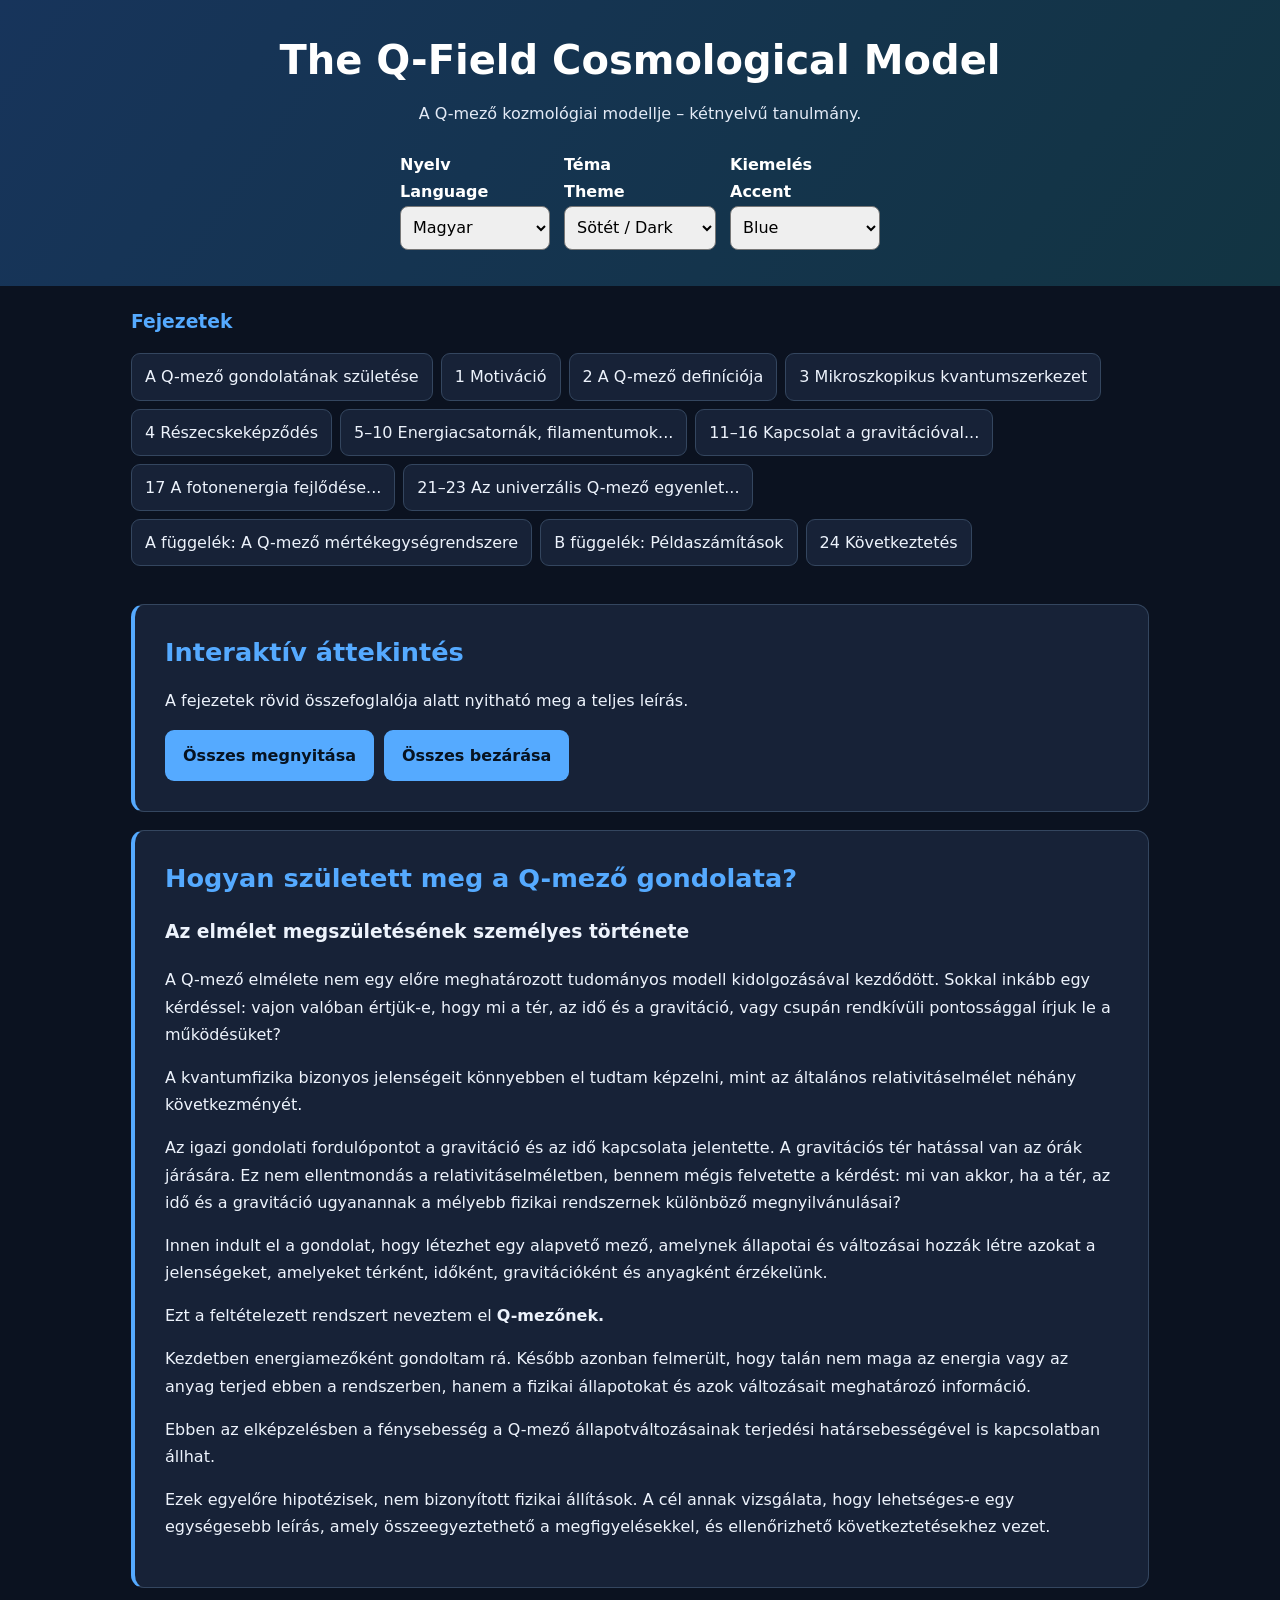
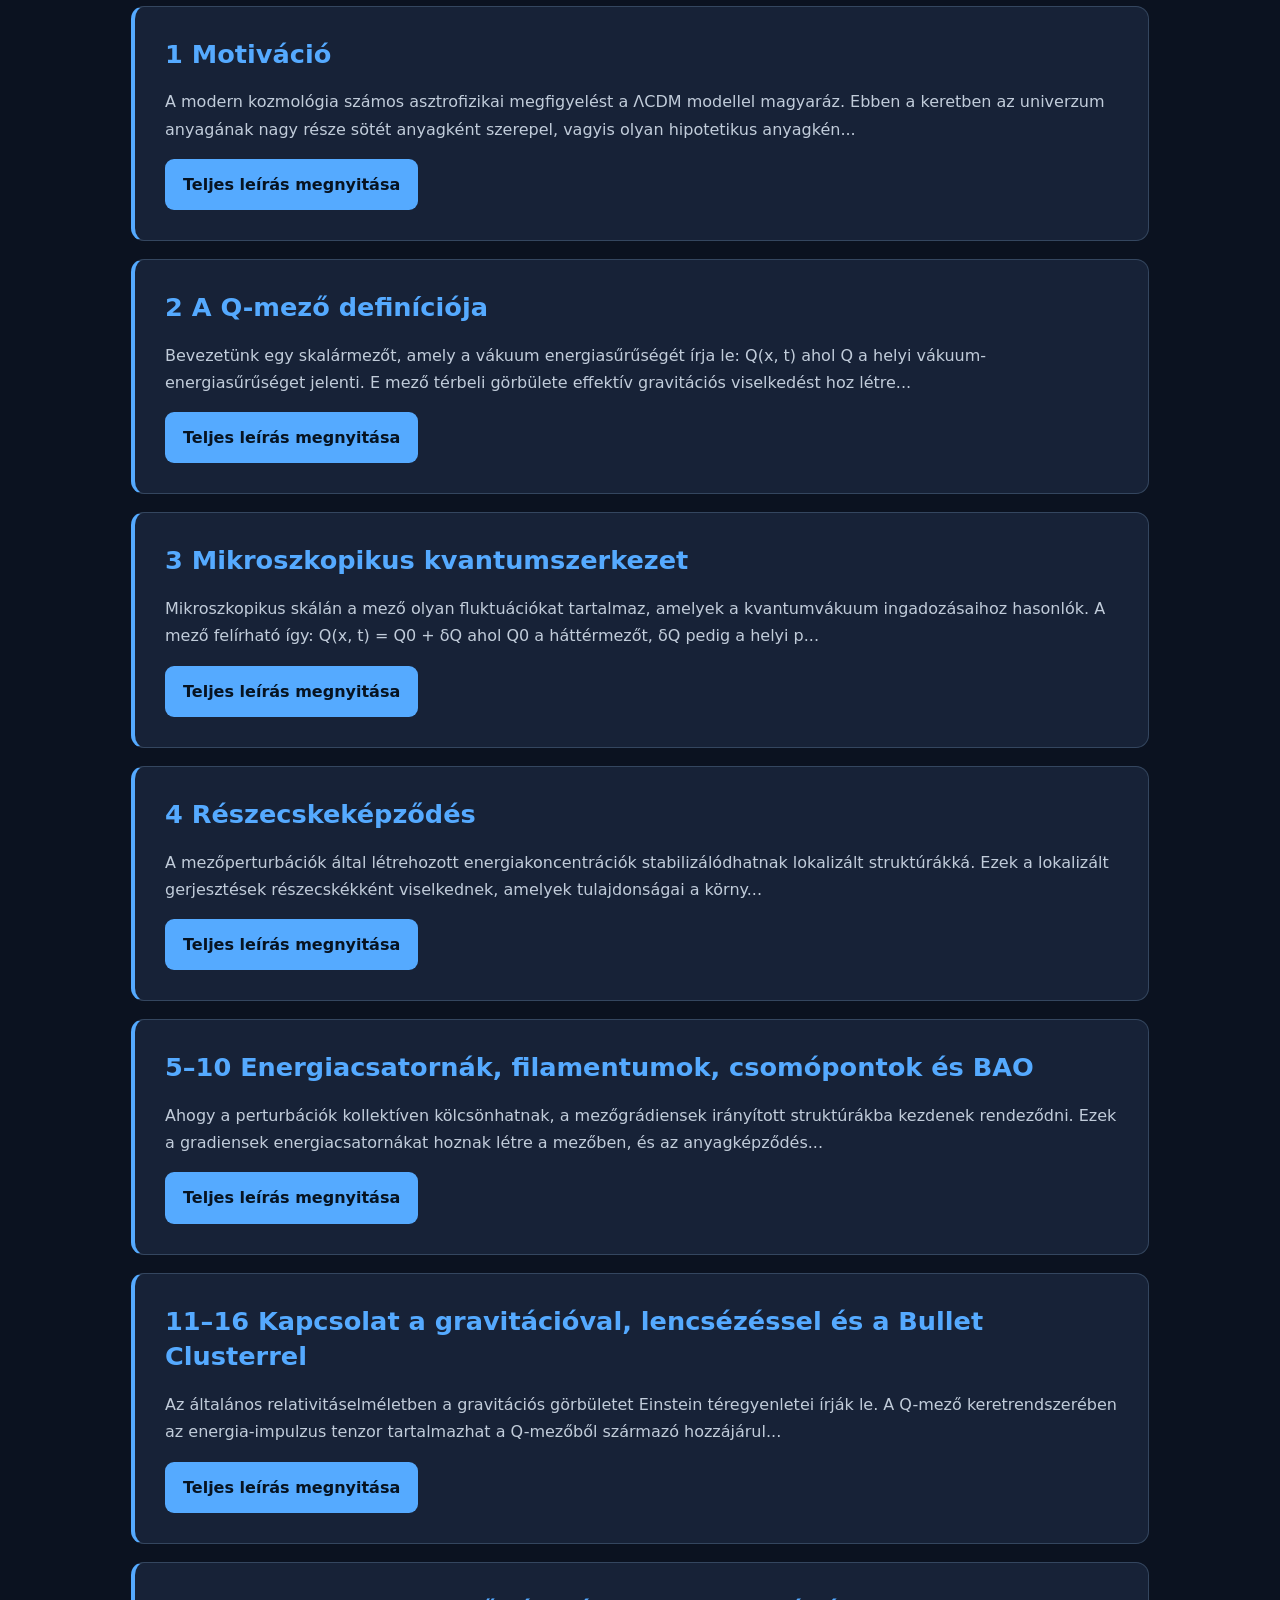
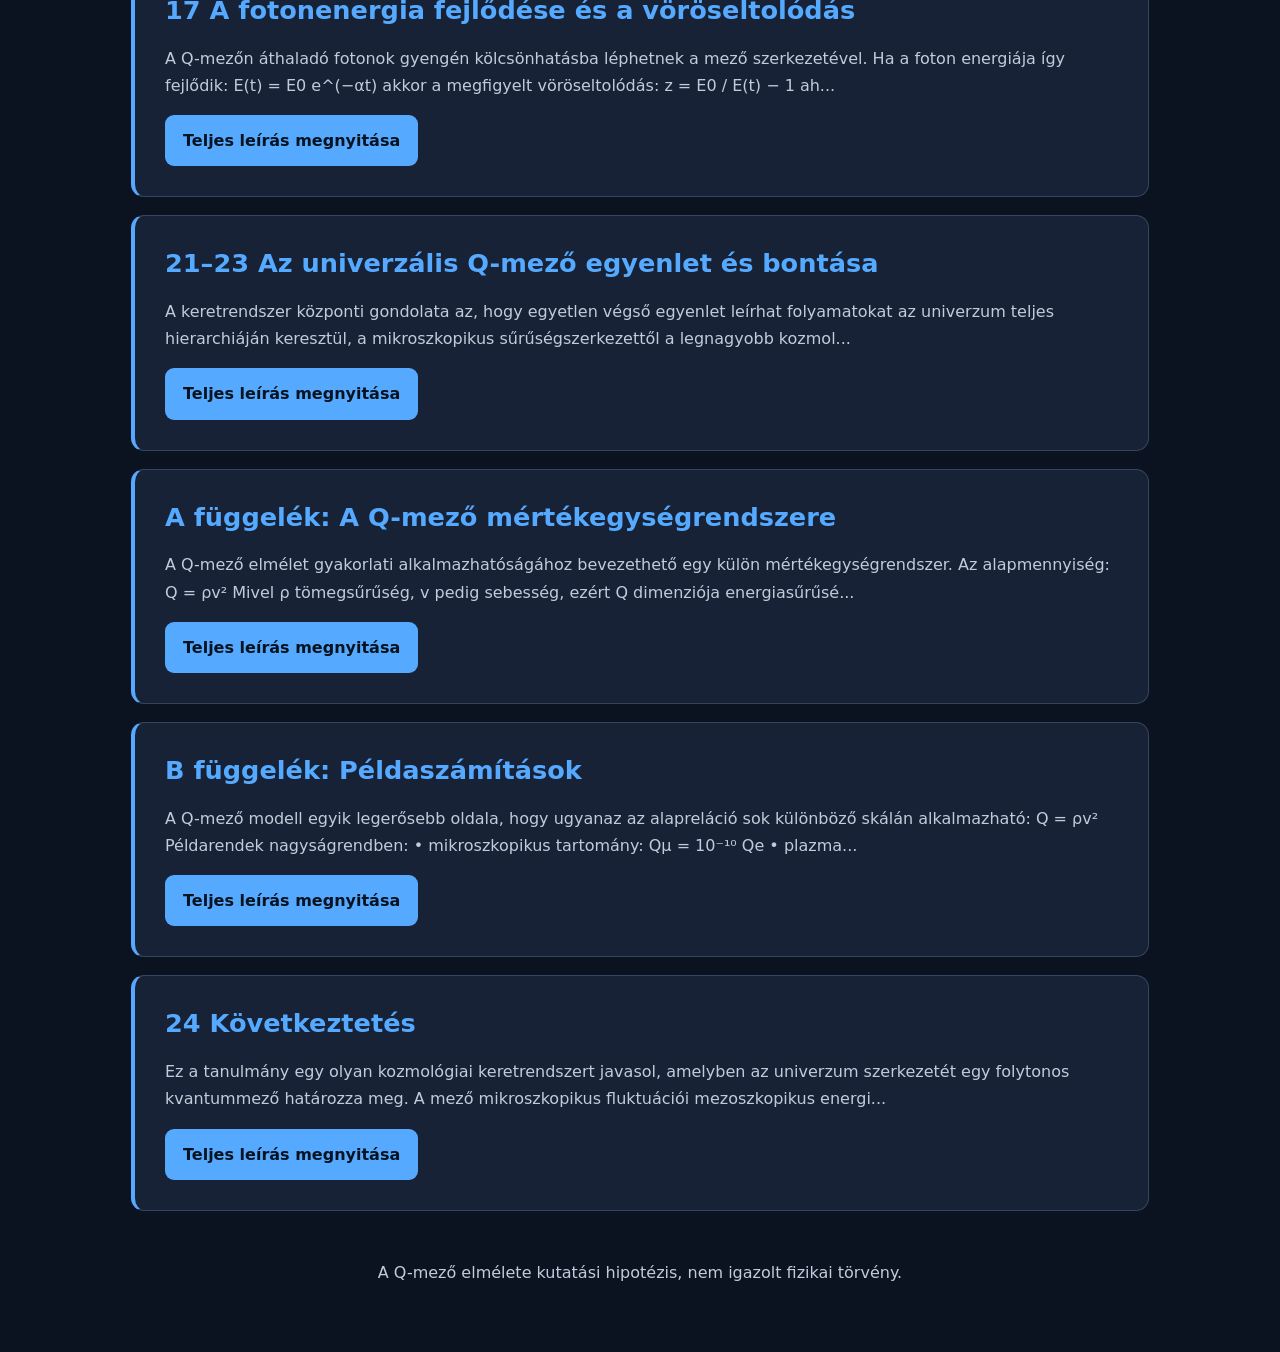
==== commit c123f58c: "Add files via upload" ====
--- a/index.html
+++ b/index.html
@@ -1,17 +1,16 @@
 <!DOCTYPE html>
 <html lang="hu">
 <head>
-  <!-- QFIELD-V2-20261020: chapter-details version -->
 <meta charset="utf-8"/>
 <meta content="width=device-width, initial-scale=1.0" name="viewport"/>
 <title>The Q-Field Cosmological Model</title>
-<link href="styles.css" rel="stylesheet"/>
-<script defer="" src="script.js"></script>
-</head>
+
+
+<link href="styles.css" rel="stylesheet"/><script defer="True" src="script.js"></script></head>
 <body>
 <header>
 <h1>The Q-Field Cosmological Model</h1>
-<p><span class="hu">A Q-mező kozmológiai modellje – személyes indíttatás, elméleti felépítés és kutatási kérdések.</span><span class="en">The Q-field cosmological model – personal origins, theoretical framework and research questions.</span></p>
+<p><span class="hu">A Q-mező kozmológiai modellje – kétnyelvű tanulmány.</span><span class="en">The Q-field cosmological model – bilingual study.</span></p>
 <div class="controls">
 <div>
 <label>Nyelv<br/><span>Language</span></label>
@@ -38,34 +37,30 @@
 </div>
 </header>
 <nav>
-<h3>Fejezetek<br/><span>Chapters</span></h3>
-<a data-en="Origins of the Q-field idea" data-hu="A Q-mező gondolatának születése" href="#personal-introduction">A Q-mező gondolatának születése</a><a data-en="1 Motivation" data-hu="1 Motiváció" href="#motivation">1 Motiváció</a>
-<a data-en="2 Definition of the Q-Field" data-hu="2 A Q-mező definíciója" href="#definition">2 A Q-mező definíciója</a>
-<a data-en="3 Microscopic Quantum Structure" data-hu="3 Mikroszkopikus kvantumszerkezet" href="#micro">3 Mikroszkopikus kvantumszerkezet</a>
-<a data-en="4 Particle Formation" data-hu="4 Részecskeképződés" href="#particles">4 Részecskeképződés</a>
-<a data-en="5–10 Energy Channels, Filaments..." data-hu="5–10 Energiacsatornák, filamentumok..." href="#filaments">5–10 Energiacsatornák, filamentumok...</a>
-<a data-en="11–16 Relation to Gravity..." data-hu="11–16 Kapcsolat a gravitációval..." href="#gravity">11–16 Kapcsolat a gravitációval...</a>
-<a data-en="17 Photon Energy Evolution..." data-hu="17 A fotonenergia fejlődése..." href="#redshift">17 A fotonenergia fejlődése...</a>
-<a data-en="21–23 Universal Q-Field Equation..." data-hu="21–23 Az univerzális Q-mező egyenlet..." href="#equation">21–23 Az univerzális Q-mező egyenlet...</a>
-<a data-en="Appendix A: The Unit System of the Q-Field" data-hu="A függelék: A Q-mező mértékegységrendszere" href="#appendix-a">A függelék: A Q-mező mértékegységrendszere</a>
-<a data-en="Appendix B: Example Calculations" data-hu="B függelék: Példaszámítások" href="#appendix-b">B függelék: Példaszámítások</a>
-<a data-en="24 Conclusion" data-hu="24 Következtetés" href="#conclusion">24 Következtetés</a>
+<h3><span class="hu">Fejezetek</span><span class="en">Chapters</span></h3>
+<a href="#personal-introduction"><span class="hu">A Q-mező gondolatának születése</span><span class="en">Origins of the Q-field idea</span></a><a href="#motivation"><span class="hu">1 Motiváció</span><span class="en">1 Motivation</span></a>
+<a href="#definition"><span class="hu">2 A Q-mező definíciója</span><span class="en">2 Definition of the Q-Field</span></a>
+<a href="#micro"><span class="hu">3 Mikroszkopikus kvantumszerkezet</span><span class="en">3 Microscopic Quantum Structure</span></a>
+<a href="#particles"><span class="hu">4 Részecskeképződés</span><span class="en">4 Particle Formation</span></a>
+<a href="#filaments"><span class="hu">5–10 Energiacsatornák, filamentumok...</span><span class="en">5–10 Energy Channels, Filaments...</span></a>
+<a href="#gravity"><span class="hu">11–16 Kapcsolat a gravitációval...</span><span class="en">11–16 Relation to Gravity...</span></a>
+<a href="#redshift"><span class="hu">17 A fotonenergia fejlődése...</span><span class="en">17 Photon Energy Evolution...</span></a>
+<a href="#equation"><span class="hu">21–23 Az univerzális Q-mező egyenlet...</span><span class="en">21–23 Universal Q-Field Equation...</span></a>
+<a href="#appendix-a"><span class="hu">A függelék: A Q-mező mértékegységrendszere</span><span class="en">Appendix A: The Unit System of the Q-Field</span></a>
+<a href="#appendix-b"><span class="hu">B függelék: Példaszámítások</span><span class="en">Appendix B: Example Calculations</span></a>
+<a href="#conclusion"><span class="hu">24 Következtetés</span><span class="en">24 Conclusion</span></a>
 </nav>
 <main>
 <section id="overview">
-<h2>Interaktív áttekintés<br/><span class="heading-en">Interactive overview</span></h2>
-<p><span class="hu">Válassz egy fejezetet, majd nyisd meg a teljes leírást. A szöveg végén visszatérhetsz a rövid összefoglalóhoz.</span><span class="en">Choose a chapter and open its full description. At the end, return to the short summary.</span></p>
+<h2><span class="hu">Interaktív áttekintés</span><span class="en">Interactive overview</span></h2>
+<p><span class="hu">A fejezetek rövid összefoglalója alatt nyitható meg a teljes leírás.</span><span class="en">Open the full text of each chapter beneath its short summary.</span></p>
 <div class="buttons">
-<button data-en="Open all" data-hu="Összes megnyitása" id="openAll">Összes megnyitása</button>
-<button data-en="Close all" data-hu="Összes bezárása" id="closeAll">Összes bezárása</button>
+<button id="openAll"><span class="hu">Összes megnyitása</span><span class="en">Open all</span></button>
+<button id="closeAll"><span class="hu">Összes bezárása</span><span class="en">Close all</span></button>
 </div>
 </section>
 <section id="personal-introduction">
-<h2>
-    Hogyan született meg a Q-mező gondolata?
-    <br/>
-<span class="heading-en">How the Idea of the Q-Field Was Born</span>
-</h2>
+<h2><span class="hu">Hogyan született meg a Q-mező gondolata?</span><span class="en">How the Idea of the Q-Field Was Born</span></h2>
 <div class="hu">
 <h3>Az elmélet megszületésének személyes története</h3>
 <p>A Q-mező elmélete nem egy előre meghatározott
@@ -144,12 +139,12 @@
 </div>
 </section>
 <section class="chapter" id="motivation">
-<h2>1 Motiváció<br/><span class="heading-en">1 Motivation</span></h2>
-<div class="chapter-preview" id="motivation-summary">
+<h2><span class="hu">1 Motiváció</span><span class="en">1 Motivation</span></h2>
+<div class="chapter-preview">
 <p class="hu">A modern kozmológia számos asztrofizikai megfigyelést a ΛCDM modellel magyaráz. Ebben a keretben az univerzum anyagának nagy része sötét anyagként szerepel, vagyis olyan hipotetikus anyagkén...</p>
 <p class="en">Modern cosmology explains many astrophysical observations using the ΛCDM model. In this framework most of the matter in the universe is assumed to be dark matter, a hypothetical form of matt...</p>
 
-<button aria-controls="motivation-details" aria-expanded="false" class="expand-btn open-btn" data-en="Open full description" data-hu="Teljes leírás megnyitása" type="button">Teljes leírás megnyitása</button></div>
+<button aria-controls="motivation-details" aria-expanded="false" class="expand-btn open-btn" type="button"><span class="hu">Teljes leírás megnyitása</span><span class="en">Open full description</span></button></div>
 
 
 <div class="chapter-details" hidden="" id="motivation-details"><div class="full-text hu">
@@ -176,14 +171,14 @@
 In the present model, space is assumed to contain a continuous energy field whose structure determines gravitational phenomena.
 
 The framework was later extended by the consideration that the field may not merely reside in spacetime as a passive background, but may instead participate in the effective generation of gravitational behavior, large-scale structure, and possibly even the macroscopic notions of spatial and temporal order themselves.</pre>
-</div><button class="expand-btn close-btn" data-en="Close full description" data-hu="Teljes leírás bezárása" type="button">Teljes leírás bezárása</button></div></section>
+</div><button class="expand-btn close-btn" type="button"><span class="hu">Teljes leírás bezárása</span><span class="en">Close full description</span></button></div></section>
 <section class="chapter" id="definition">
-<h2>2 A Q-mező definíciója<br/><span class="heading-en">2 Definition of the Q-Field</span></h2>
-<div class="chapter-preview" id="definition-summary">
+<h2><span class="hu">2 A Q-mező definíciója</span><span class="en">2 Definition of the Q-Field</span></h2>
+<div class="chapter-preview">
 <p class="hu">Bevezetünk egy skalármezőt, amely a vákuum energiasűrűségét írja le: Q(x, t) ahol Q a helyi vákuum-energiasűrűséget jelenti. E mező térbeli görbülete effektív gravitációs viselkedést hoz létre...</p>
 <p class="en">We introduce a scalar field describing the energy density of the vacuum: Q(x, t) where Q represents the local vacuum energy density. Spatial curvature of this field produces effective gravit...</p>
 
-<button aria-controls="definition-details" aria-expanded="false" class="expand-btn open-btn" data-en="Open full description" data-hu="Teljes leírás megnyitása" type="button">Teljes leírás megnyitása</button></div>
+<button aria-controls="definition-details" aria-expanded="false" class="expand-btn open-btn" type="button"><span class="hu">Teljes leírás megnyitása</span><span class="en">Open full description</span></button></div>
 
 
 <div class="chapter-details" hidden="" id="definition-details"><div class="full-text hu">
@@ -230,14 +225,14 @@
 where ρ is the local mass density and v is a characteristic velocity scale of the system.
 
 This quantity represents the local dynamical energy density associated with matter motion.</pre>
-</div><button class="expand-btn close-btn" data-en="Close full description" data-hu="Teljes leírás bezárása" type="button">Teljes leírás bezárása</button></div></section>
+</div><button class="expand-btn close-btn" type="button"><span class="hu">Teljes leírás bezárása</span><span class="en">Close full description</span></button></div></section>
 <section class="chapter" id="micro">
-<h2>3 Mikroszkopikus kvantumszerkezet<br/><span class="heading-en">3 Microscopic Quantum Structure</span></h2>
-<div class="chapter-preview" id="micro-summary">
+<h2><span class="hu">3 Mikroszkopikus kvantumszerkezet</span><span class="en">3 Microscopic Quantum Structure</span></h2>
+<div class="chapter-preview">
 <p class="hu">Mikroszkopikus skálán a mező olyan fluktuációkat tartalmaz, amelyek a kvantumvákuum ingadozásaihoz hasonlók. A mező felírható így: Q(x, t) = Q0 + δQ ahol Q0 a háttérmezőt, δQ pedig a helyi p...</p>
 <p class="en">At microscopic scales the field contains fluctuations similar to quantum vacuum fluctuations. The field can be written as Q(x, t) = Q0 + δQ where Q0 represents the background field and δQ re...</p>
 
-<button aria-controls="micro-details" aria-expanded="false" class="expand-btn open-btn" data-en="Open full description" data-hu="Teljes leírás megnyitása" type="button">Teljes leírás megnyitása</button></div>
+<button aria-controls="micro-details" aria-expanded="false" class="expand-btn open-btn" type="button"><span class="hu">Teljes leírás megnyitása</span><span class="en">Open full description</span></button></div>
 
 
 <div class="chapter-details" hidden="" id="micro-details"><div class="full-text hu">
@@ -264,14 +259,14 @@
 Localized stable perturbations may correspond to elementary particles.
 
 Thus particles are interpreted as excitations of the underlying Q-field.</pre>
-</div><button class="expand-btn close-btn" data-en="Close full description" data-hu="Teljes leírás bezárása" type="button">Teljes leírás bezárása</button></div></section>
+</div><button class="expand-btn close-btn" type="button"><span class="hu">Teljes leírás bezárása</span><span class="en">Close full description</span></button></div></section>
 <section class="chapter" id="particles">
-<h2>4 Részecskeképződés<br/><span class="heading-en">4 Particle Formation</span></h2>
-<div class="chapter-preview" id="particles-summary">
+<h2><span class="hu">4 Részecskeképződés</span><span class="en">4 Particle Formation</span></h2>
+<div class="chapter-preview">
 <p class="hu">A mezőperturbációk által létrehozott energiakoncentrációk stabilizálódhatnak lokalizált struktúrákká. Ezek a lokalizált gerjesztések részecskékként viselkednek, amelyek tulajdonságai a körny...</p>
 <p class="en">Energy concentrations formed by field perturbations may stabilize into localized structures. These localized excitations behave as particles whose properties depend on the structure of the s...</p>
 
-<button aria-controls="particles-details" aria-expanded="false" class="expand-btn open-btn" data-en="Open full description" data-hu="Teljes leírás megnyitása" type="button">Teljes leírás megnyitása</button></div>
+<button aria-controls="particles-details" aria-expanded="false" class="expand-btn open-btn" type="button"><span class="hu">Teljes leírás megnyitása</span><span class="en">Open full description</span></button></div>
 
 
 <div class="chapter-details" hidden="" id="particles-details"><div class="full-text hu">
@@ -294,14 +289,14 @@
 A useful threshold concept can be introduced: Q*.
 
 Above this critical field level, local Q-field structure may transition from fluctuation behavior to stable matter-like or strongly organized physical states.</pre>
-</div><button class="expand-btn close-btn" data-en="Close full description" data-hu="Teljes leírás bezárása" type="button">Teljes leírás bezárása</button></div></section>
+</div><button class="expand-btn close-btn" type="button"><span class="hu">Teljes leírás bezárása</span><span class="en">Close full description</span></button></div></section>
 <section class="chapter" id="filaments">
-<h2>5–10 Energiacsatornák, filamentumok, csomópontok és BAO<br/><span class="heading-en">5–10 Energy Channels, Filaments, Junctions and BAO</span></h2>
-<div class="chapter-preview" id="filaments-summary">
+<h2><span class="hu">5–10 Energiacsatornák, filamentumok, csomópontok és BAO</span><span class="en">5–10 Energy Channels, Filaments, Junctions and BAO</span></h2>
+<div class="chapter-preview">
 <p class="hu">Ahogy a perturbációk kollektíven kölcsönhatnak, a mezőgrádiensek irányított struktúrákba kezdenek rendeződni. Ezek a gradiensek energiacsatornákat hoznak létre a mezőben, és az anyagképződés...</p>
 <p class="en">As perturbations interact collectively, field gradients begin to organize into directional structures. These gradients create energy channels within the field, and matter formation tends to ...</p>
 
-<button aria-controls="filaments-details" aria-expanded="false" class="expand-btn open-btn" data-en="Open full description" data-hu="Teljes leírás megnyitása" type="button">Teljes leírás megnyitása</button></div>
+<button aria-controls="filaments-details" aria-expanded="false" class="expand-btn open-btn" type="button"><span class="hu">Teljes leírás megnyitása</span><span class="en">Open full description</span></button></div>
 
 
 <div class="chapter-details" hidden="" id="filaments-details"><div class="full-text hu">
@@ -332,14 +327,14 @@
 The resulting large-scale structure resembles the observed cosmic web: galaxies form along filaments, voids appear in low-gradient regions, and galaxy clusters tend to arise near filament intersections.
 
 The framework also allows a larger characteristic scale near 150 Mpc, associated with the baryon acoustic oscillation (BAO) feature, to be interpreted as a higher-order resonant mode of the Q-field transport geometry.</pre>
-</div><button class="expand-btn close-btn" data-en="Close full description" data-hu="Teljes leírás bezárása" type="button">Teljes leírás bezárása</button></div></section>
+</div><button class="expand-btn close-btn" type="button"><span class="hu">Teljes leírás bezárása</span><span class="en">Close full description</span></button></div></section>
 <section class="chapter" id="gravity">
-<h2>11–16 Kapcsolat a gravitációval, lencsézéssel és a Bullet Clusterrel<br/><span class="heading-en">11–16 Relation to Gravity, Lensing and the Bullet Cluster</span></h2>
-<div class="chapter-preview" id="gravity-summary">
+<h2><span class="hu">11–16 Kapcsolat a gravitációval, lencsézéssel és a Bullet Clusterrel</span><span class="en">11–16 Relation to Gravity, Lensing and the Bullet Cluster</span></h2>
+<div class="chapter-preview">
 <p class="hu">Az általános relativitáselméletben a gravitációs görbületet Einstein téregyenletei írják le. A Q-mező keretrendszerében az energia-impulzus tenzor tartalmazhat a Q-mezőből származó hozzájárul...</p>
 <p class="en">In general relativity, gravitational curvature is described by Einstein's field equations. In the Q-field framework, the stress-energy tensor can include contributions from the Q-field itsel...</p>
 
-<button aria-controls="gravity-details" aria-expanded="false" class="expand-btn open-btn" data-en="Open full description" data-hu="Teljes leírás megnyitása" type="button">Teljes leírás megnyitása</button></div>
+<button aria-controls="gravity-details" aria-expanded="false" class="expand-btn open-btn" type="button"><span class="hu">Teljes leírás megnyitása</span><span class="en">Open full description</span></button></div>
 
 
 <div class="chapter-details" hidden="" id="gravity-details"><div class="full-text hu">
@@ -378,14 +373,14 @@
 Φeff = Φgravity + ΦQ
 
 In cluster collisions such as the Bullet Cluster, the lensing signal may remain aligned with field geometry rather than with visible baryonic gas alone, which offers an alternative interpretation of the observed separation between lensing maps and ordinary matter.</pre>
-</div><button class="expand-btn close-btn" data-en="Close full description" data-hu="Teljes leírás bezárása" type="button">Teljes leírás bezárása</button></div></section>
+</div><button class="expand-btn close-btn" type="button"><span class="hu">Teljes leírás bezárása</span><span class="en">Close full description</span></button></div></section>
 <section class="chapter" id="redshift">
-<h2>17 A fotonenergia fejlődése és a vöröseltolódás<br/><span class="heading-en">17 Photon Energy Evolution and Redshift</span></h2>
-<div class="chapter-preview" id="redshift-summary">
+<h2><span class="hu">17 A fotonenergia fejlődése és a vöröseltolódás</span><span class="en">17 Photon Energy Evolution and Redshift</span></h2>
+<div class="chapter-preview">
 <p class="hu">A Q-mezőn áthaladó fotonok gyengén kölcsönhatásba léphetnek a mező szerkezetével. Ha a foton energiája így fejlődik: E(t) = E0 e^(−αt) akkor a megfigyelt vöröseltolódás: z = E0 / E(t) − 1 ah...</p>
 <p class="en">Photons traveling through the Q-field may interact weakly with the field structure. If photon energy evolves according to E(t) = E0 e^(−αt) then the observed redshift becomes z = E0 / E(t) −...</p>
 
-<button aria-controls="redshift-details" aria-expanded="false" class="expand-btn open-btn" data-en="Open full description" data-hu="Teljes leírás megnyitása" type="button">Teljes leírás megnyitása</button></div>
+<button aria-controls="redshift-details" aria-expanded="false" class="expand-btn open-btn" type="button"><span class="hu">Teljes leírás megnyitása</span><span class="en">Open full description</span></button></div>
 
 
 <div class="chapter-details" hidden="" id="redshift-details"><div class="full-text hu">
@@ -416,14 +411,14 @@
 where α represents the interaction strength between photons and the Q-field.
 
 This mechanism may contribute to cosmological redshift and motivates reconsidering the standard Hubble dilution term in the universal Q-field equation.</pre>
-</div><button class="expand-btn close-btn" data-en="Close full description" data-hu="Teljes leírás bezárása" type="button">Teljes leírás bezárása</button></div></section>
+</div><button class="expand-btn close-btn" type="button"><span class="hu">Teljes leírás bezárása</span><span class="en">Close full description</span></button></div></section>
 <section class="chapter" id="equation">
-<h2>21–23 Az univerzális Q-mező egyenlet és bontása<br/><span class="heading-en">21–23 Universal Q-Field Equation and Its Decomposition</span></h2>
-<div class="chapter-preview" id="equation-summary">
+<h2><span class="hu">21–23 Az univerzális Q-mező egyenlet és bontása</span><span class="en">21–23 Universal Q-Field Equation and Its Decomposition</span></h2>
+<div class="chapter-preview">
 <p class="hu">A keretrendszer központi gondolata az, hogy egyetlen végső egyenlet leírhat folyamatokat az univerzum teljes hierarchiáján keresztül, a mikroszkopikus sűrűségszerkezettől a legnagyobb kozmol...</p>
 <p class="en">A central idea of the framework is that one final equation can describe processes across the full hierarchy of the universe, from microscopic density structure to the largest cosmological sc...</p>
 
-<button aria-controls="equation-details" aria-expanded="false" class="expand-btn open-btn" data-en="Open full description" data-hu="Teljes leírás megnyitása" type="button">Teljes leírás megnyitása</button></div>
+<button aria-controls="equation-details" aria-expanded="false" class="expand-btn open-btn" type="button"><span class="hu">Teljes leírás megnyitása</span><span class="en">Open full description</span></button></div>
 
 
 <div class="chapter-details" hidden="" id="equation-details"><div class="full-text hu">
@@ -476,14 +471,14 @@
 • uem : electromagnetic and radiative environments
 
 In this sense, the equation functions not just as a formula but as a map linking microscopic quantum structure, plasma physics, galactic dynamics, cosmic filaments and effective cosmological evolution.</pre>
-</div><button class="expand-btn close-btn" data-en="Close full description" data-hu="Teljes leírás bezárása" type="button">Teljes leírás bezárása</button></div></section>
+</div><button class="expand-btn close-btn" type="button"><span class="hu">Teljes leírás bezárása</span><span class="en">Close full description</span></button></div></section>
 <section class="chapter" id="appendix-a">
-<h2>A függelék: A Q-mező mértékegységrendszere<br/><span class="heading-en">Appendix A: The Unit System of the Q-Field</span></h2>
-<div class="chapter-preview" id="appendix-a-summary">
+<h2><span class="hu">A függelék: A Q-mező mértékegységrendszere</span><span class="en">Appendix A: The Unit System of the Q-Field</span></h2>
+<div class="chapter-preview">
 <p class="hu">A Q-mező elmélet gyakorlati alkalmazhatóságához bevezethető egy külön mértékegységrendszer. Az alapmennyiség: Q = ρv² Mivel ρ tömegsűrűség, v pedig sebesség, ezért Q dimenziója energiasűrűsé...</p>
 <p class="en">To make the Q-field theory practically applicable, a dedicated unit system can be introduced. The fundamental quantity is Q = ρv² Since ρ is mass density and v is velocity, the dimension of ...</p>
 
-<button aria-controls="appendix-a-details" aria-expanded="false" class="expand-btn open-btn" data-en="Open full description" data-hu="Teljes leírás megnyitása" type="button">Teljes leírás megnyitása</button></div>
+<button aria-controls="appendix-a-details" aria-expanded="false" class="expand-btn open-btn" type="button"><span class="hu">Teljes leírás megnyitása</span><span class="en">Open full description</span></button></div>
 
 
 <div class="chapter-details" hidden="" id="appendix-a-details"><div class="full-text hu">
@@ -550,14 +545,14 @@
 ΔQ = (Q − Q0) / Q0
 
 which indicates how strongly a given region deviates from the background field.</pre>
-</div><button class="expand-btn close-btn" data-en="Close full description" data-hu="Teljes leírás bezárása" type="button">Teljes leírás bezárása</button></div></section>
+</div><button class="expand-btn close-btn" type="button"><span class="hu">Teljes leírás bezárása</span><span class="en">Close full description</span></button></div></section>
 <section class="chapter" id="appendix-b">
-<h2>B függelék: Példaszámítások<br/><span class="heading-en">Appendix B: Example Calculations</span></h2>
-<div class="chapter-preview" id="appendix-b-summary">
+<h2><span class="hu">B függelék: Példaszámítások</span><span class="en">Appendix B: Example Calculations</span></h2>
+<div class="chapter-preview">
 <p class="hu">A Q-mező modell egyik legerősebb oldala, hogy ugyanaz az alapreláció sok különböző skálán alkalmazható: Q = ρv² Példarendek nagyságrendben: • mikroszkopikus tartomány: Qμ = 10⁻¹⁰ Qe • plazma...</p>
 <p class="en">One of the strongest aspects of the Q-field model is that the same basic relation can be applied across many scales: Q = ρv² Example orders of magnitude: • microscopic domain: Qμ = 10⁻¹⁰ Qe ...</p>
 
-<button aria-controls="appendix-b-details" aria-expanded="false" class="expand-btn open-btn" data-en="Open full description" data-hu="Teljes leírás megnyitása" type="button">Teljes leírás megnyitása</button></div>
+<button aria-controls="appendix-b-details" aria-expanded="false" class="expand-btn open-btn" type="button"><span class="hu">Teljes leírás megnyitása</span><span class="en">Open full description</span></button></div>
 
 
 <div class="chapter-details" hidden="" id="appendix-b-details"><div class="full-text hu">
@@ -596,14 +591,14 @@
 
 This continuity suggests a scale chain:
 microscopic excitations → plasma environments → galactic dynamics → filamentary transport → cluster nodes → large-scale cosmic organization.</pre>
-</div><button class="expand-btn close-btn" data-en="Close full description" data-hu="Teljes leírás bezárása" type="button">Teljes leírás bezárása</button></div></section>
+</div><button class="expand-btn close-btn" type="button"><span class="hu">Teljes leírás bezárása</span><span class="en">Close full description</span></button></div></section>
 <section class="chapter" id="conclusion">
-<h2>24 Következtetés<br/><span class="heading-en">24 Conclusion</span></h2>
-<div class="chapter-preview" id="conclusion-summary">
+<h2><span class="hu">24 Következtetés</span><span class="en">24 Conclusion</span></h2>
+<div class="chapter-preview">
 <p class="hu">Ez a tanulmány egy olyan kozmológiai keretrendszert javasol, amelyben az univerzum szerkezetét egy folytonos kvantummező határozza meg. A mező mikroszkopikus fluktuációi mezoszkopikus energi...</p>
 <p class="en">This study proposes a cosmological framework in which the universe is structured by a continuous quantum field. Microscopic fluctuations of the field evolve into mesoscopic energy channels a...</p>
 
-<button aria-controls="conclusion-details" aria-expanded="false" class="expand-btn open-btn" data-en="Open full description" data-hu="Teljes leírás megnyitása" type="button">Teljes leírás megnyitása</button></div>
+<button aria-controls="conclusion-details" aria-expanded="false" class="expand-btn open-btn" type="button"><span class="hu">Teljes leírás megnyitása</span><span class="en">Open full description</span></button></div>
 
 
 <div class="chapter-details" hidden="" id="conclusion-details"><div class="full-text hu">
@@ -626,8 +621,8 @@
 Replacing the standard Hubble expansion term by a Q-field distortion term provides a field-based explanation for large-scale effective evolution.
 
 The framework offers an alternative perspective for understanding gravitational phenomena, redshift and large-scale structure formation.</pre>
-</div><button class="expand-btn close-btn" data-en="Close full description" data-hu="Teljes leírás bezárása" type="button">Teljes leírás bezárása</button></div></section>
-<footer><span class="hu">A Q-mező modellje kutatási hipotézis; az itt bemutatott állítások nem tekinthetők igazolt fizikai eredményeknek.</span><span class="en">The Q-field model is a research hypothesis; the claims presented here are not established physical results.</span></footer>
+</div><button class="expand-btn close-btn" type="button"><span class="hu">Teljes leírás bezárása</span><span class="en">Close full description</span></button></div></section>
+<footer><span class="hu">A Q-mező elmélete kutatási hipotézis, nem igazolt fizikai törvény.</span><span class="en">The Q-field theory is a research hypothesis, not an established physical law.</span></footer>
 </main>
 </body>
 </html>
--- a/styles.css
+++ b/styles.css
@@ -1,44 +1,29 @@
-:root{--bg:#0b1120;--panel:#151f32;--panel2:#1b2940;--text:#edf3fc;--muted:#afbed1;--accent:#55aaff;--border:#34445d;--shadow:0 10px 32px #0003}
+:root{--bg:#0b1220;--panel:#172237;--inner:#1e2c43;--text:#edf3fc;--muted:#c1ccda;--accent:#55aaff;--border:#34465f}
 *{box-sizing:border-box}
-html{scroll-behavior:smooth;scroll-padding-top:20px}
-body{margin:0;background:var(--bg);color:var(--text);font:16px/1.75 system-ui,-apple-system,"Segoe UI",Arial,sans-serif}
-body.light{--bg:#f3f6fb;--panel:#fff;--panel2:#eef4fc;--text:#172438;--muted:#50637b;--border:#d6e1ed;--shadow:0 8px 24px #132a4214}
-body.accent-blue{--accent:#55aaff}
-body.accent-teal{--accent:#23c8aa}
-body.accent-violet{--accent:#b29aff}
-body.light.accent-blue{--accent:#1268bd}
-body.light.accent-teal{--accent:#087d68}
-body.light.accent-violet{--accent:#7543b9}
-[hidden],.en[hidden],.hu[hidden]{display:none!important}
-header{padding:48px 20px 38px;text-align:center;background:linear-gradient(130deg,#17345d,#11213c 60%,#133b45);border-bottom:2px solid var(--accent)}
-header h1{font-size:clamp(1.8rem,5vw,3rem);line-height:1.2;margin:0 0 16px;color:#fff}
-header p{color:#e5eefc;max-width:720px;margin:0 auto}
-.controls{display:flex;flex-wrap:wrap;gap:18px;justify-content:center;margin:28px auto 0}
-.controls>div{display:flex;flex-direction:column;min-width:150px;text-align:left}
-.controls label{font-weight:700;color:#f5f9ff}
-.controls select{margin-top:6px;border:1px solid #93aac6;border-radius:10px;padding:11px 14px;font:inherit;background:#fff;color:#16253a;min-height:44px}
-nav{display:flex;flex-wrap:wrap;align-items:center;justify-content:center;gap:9px;padding:20px max(16px,calc((100% - 1050px)/2));background:var(--panel);border-bottom:1px solid var(--border)}
-nav h3{width:100%;text-align:center;margin:0 0 6px;color:var(--accent)}
-nav h3 span{display:none}
-nav a{display:inline-block;border:1px solid var(--border);border-radius:999px;padding:8px 14px;color:var(--text);text-decoration:none;background:var(--panel2);font-size:.9rem}
-nav a:hover,nav a:focus-visible{border-color:var(--accent);outline-offset:3px}
-main{max-width:990px;margin:0 auto;padding:20px 16px 45px}
-section{background:var(--panel);border:1px solid var(--border);border-left:4px solid var(--accent);border-radius:15px;padding:clamp(18px,4vw,35px);margin:22px 0;box-shadow:var(--shadow);scroll-margin-top:18px}
-section h2{color:var(--accent);font-size:clamp(1.25rem,3vw,1.65rem);line-height:1.35;margin:0 0 20px}
-section h2 br{display:none}
-section h2 .heading-en{display:none}
-body[data-lang="en"] section h2 .heading-en{display:inline}
-body[data-lang="en"] section h2{font-size:0}
-body[data-lang="en"] section h2 .heading-en{font-size:clamp(1.25rem,3vw,1.65rem)}
-.chapter-preview p{color:var(--muted);margin:0 0 16px}
-.chapter-details{margin-top:15px}
-.full-text{background:var(--panel2);border-radius:10px;border:1px solid var(--border);padding:clamp(14px,3vw,26px)}
-.full-text pre{font:inherit;white-space:pre-wrap;overflow-wrap:anywhere;word-break:normal;margin:0}
-.expand-btn,.buttons button{border:0;border-radius:10px;background:var(--accent);color:#071322;font:inherit;font-weight:750;padding:12px 20px;min-height:46px;cursor:pointer}
-body.light .expand-btn,body.light .buttons button{color:#fff}
-.expand-btn:focus-visible,.buttons button:focus-visible{outline:3px solid var(--text);outline-offset:3px}
+html{scroll-behavior:smooth}
+body{margin:0;background:var(--bg);color:var(--text);font:16px/1.7 system-ui,Arial,sans-serif}
+body.light{--bg:#f1f5fa;--panel:#fff;--inner:#eef3fa;--text:#17263c;--muted:#4a5c72;--border:#d0dce9}
+body.accent-teal{--accent:#31cbb1}body.accent-violet{--accent:#b298ff}body.accent-blue{--accent:#55aaff}
+[hidden]{display:none!important}
+header{text-align:center;padding:36px 16px;background:linear-gradient(125deg,#17345b,#123442)}
+header h1{font-size:clamp(1.5rem,5vw,2.5rem);line-height:1.2;margin:0 0 12px;color:#fff}
+header p{color:#e3eaf6}
+.controls{display:flex;flex-wrap:wrap;gap:14px;justify-content:center;margin-top:24px}
+.controls>div{min-width:150px;display:flex;flex-direction:column;text-align:left}
+.controls label{color:white;font-weight:600}
+.controls select{min-height:44px;border-radius:8px;padding:8px;font:inherit}
+nav{max-width:1050px;margin:0 auto;padding:20px 16px;display:flex;flex-wrap:wrap;gap:8px}
+nav h3{width:100%;color:var(--accent);margin:0 0 8px}
+nav a{background:var(--panel);color:var(--text);border:1px solid var(--border);border-radius:9px;padding:9px 13px;text-decoration:none}
+main{max-width:1050px;margin:auto;padding:0 16px 36px}
+section{background:var(--panel);border:1px solid var(--border);border-left:4px solid var(--accent);border-radius:13px;margin:18px 0;padding:clamp(18px,3vw,30px);scroll-margin-top:15px}
+section h2{color:var(--accent);font-size:clamp(1.25rem,3vw,1.6rem);line-height:1.4;margin:0 0 14px}
+.chapter-preview p{color:var(--muted)}
+.chapter-details{margin-top:12px}
+.full-text{background:var(--inner);border:1px solid var(--border);border-radius:9px;padding:18px}
+.full-text pre{font:inherit;white-space:pre-wrap;overflow-wrap:anywhere;margin:0}
+.expand-btn,.buttons button{background:var(--accent);color:#071321;border:0;border-radius:9px;padding:12px 18px;min-height:46px;font:inherit;font-weight:700;cursor:pointer}
+.buttons{display:flex;gap:10px;flex-wrap:wrap}
 .close-btn{margin-top:18px}
-.buttons{display:flex;flex-wrap:wrap;gap:12px}
-footer{padding:28px 8px;text-align:center;color:var(--muted)}
-@media(max-width:600px){header{padding:32px 16px}.controls{gap:12px}.controls>div{flex:1 1 100%;max-width:360px}nav{justify-content:flex-start}nav h3{text-align:left}nav a{width:100%;border-radius:10px}section{margin:14px 0}.buttons button,.expand-btn{width:100%}}
-@media(prefers-reduced-motion:reduce){html{scroll-behavior:auto}}
+footer{text-align:center;padding:30px 16px;color:var(--muted)}
+@media(max-width:600px){.controls>div{width:100%}nav a{width:100%}.expand-btn,.buttons button{width:100%}}
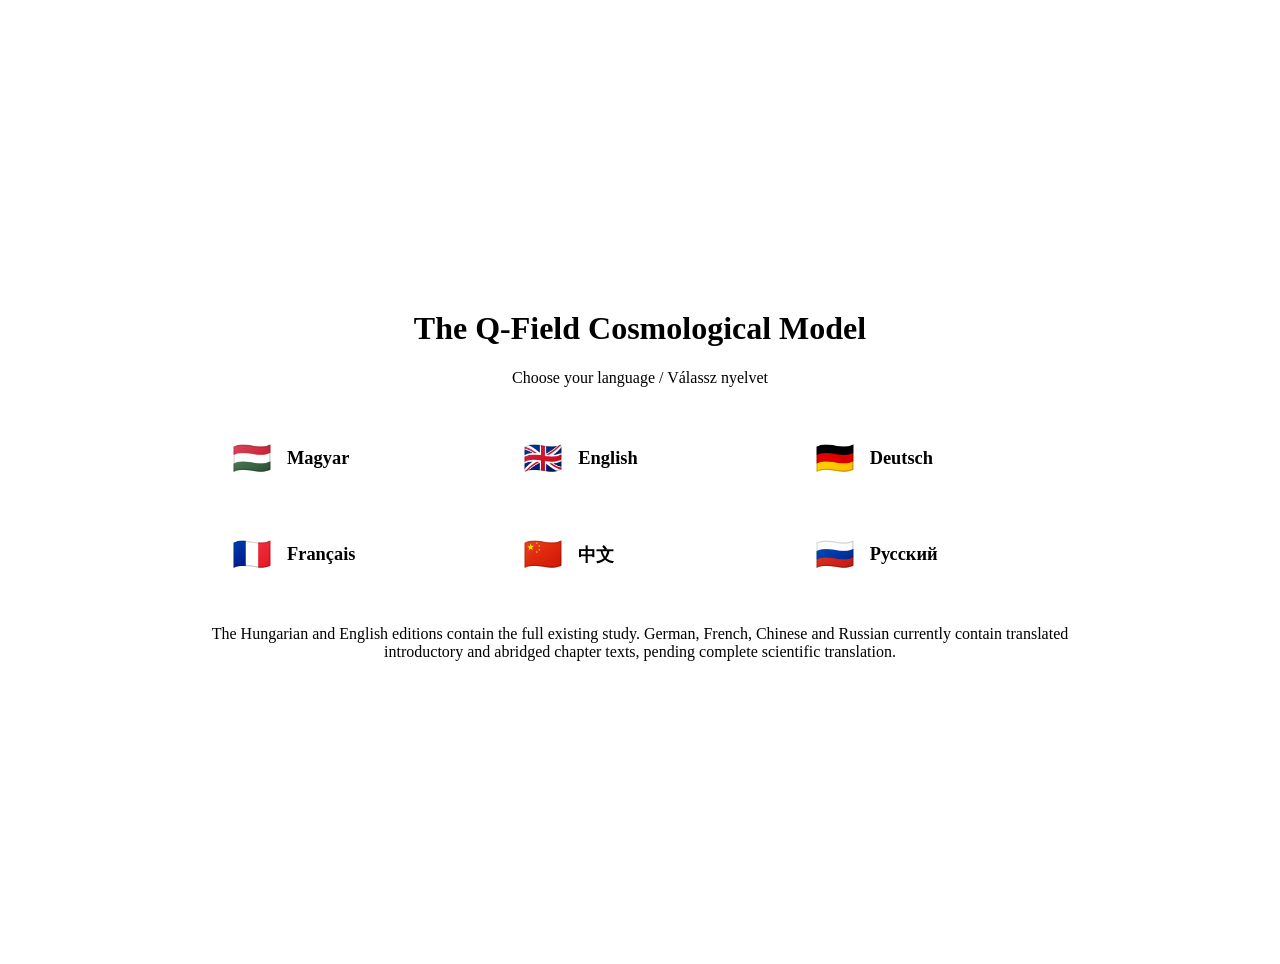
==== commit 3e8cfe77: "Add files via upload" ====
--- a/index.html
+++ b/index.html
@@ -1,628 +1 @@
-<!DOCTYPE html>
-<html lang="hu">
-<head>
-<meta charset="utf-8"/>
-<meta content="width=device-width, initial-scale=1.0" name="viewport"/>
-<title>The Q-Field Cosmological Model</title>
-
-
-<link href="styles.css" rel="stylesheet"/><script defer="True" src="script.js"></script></head>
-<body>
-<header>
-<h1>The Q-Field Cosmological Model</h1>
-<p><span class="hu">A Q-mező kozmológiai modellje – kétnyelvű tanulmány.</span><span class="en">The Q-field cosmological model – bilingual study.</span></p>
-<div class="controls">
-<div>
-<label>Nyelv<br/><span>Language</span></label>
-<select id="lang">
-<option value="hu">Magyar</option>
-<option value="en">English</option>
-</select>
-</div>
-<div>
-<label>Téma<br/><span>Theme</span></label>
-<select id="theme">
-<option value="dark">Sötét / Dark</option>
-<option value="light">Világos / Light</option>
-</select>
-</div>
-<div>
-<label>Kiemelés<br/><span>Accent</span></label>
-<select id="accent">
-<option value="blue">Blue</option>
-<option value="teal">Teal</option>
-<option value="violet">Violet</option>
-</select>
-</div>
-</div>
-</header>
-<nav>
-<h3><span class="hu">Fejezetek</span><span class="en">Chapters</span></h3>
-<a href="#personal-introduction"><span class="hu">A Q-mező gondolatának születése</span><span class="en">Origins of the Q-field idea</span></a><a href="#motivation"><span class="hu">1 Motiváció</span><span class="en">1 Motivation</span></a>
-<a href="#definition"><span class="hu">2 A Q-mező definíciója</span><span class="en">2 Definition of the Q-Field</span></a>
-<a href="#micro"><span class="hu">3 Mikroszkopikus kvantumszerkezet</span><span class="en">3 Microscopic Quantum Structure</span></a>
-<a href="#particles"><span class="hu">4 Részecskeképződés</span><span class="en">4 Particle Formation</span></a>
-<a href="#filaments"><span class="hu">5–10 Energiacsatornák, filamentumok...</span><span class="en">5–10 Energy Channels, Filaments...</span></a>
-<a href="#gravity"><span class="hu">11–16 Kapcsolat a gravitációval...</span><span class="en">11–16 Relation to Gravity...</span></a>
-<a href="#redshift"><span class="hu">17 A fotonenergia fejlődése...</span><span class="en">17 Photon Energy Evolution...</span></a>
-<a href="#equation"><span class="hu">21–23 Az univerzális Q-mező egyenlet...</span><span class="en">21–23 Universal Q-Field Equation...</span></a>
-<a href="#appendix-a"><span class="hu">A függelék: A Q-mező mértékegységrendszere</span><span class="en">Appendix A: The Unit System of the Q-Field</span></a>
-<a href="#appendix-b"><span class="hu">B függelék: Példaszámítások</span><span class="en">Appendix B: Example Calculations</span></a>
-<a href="#conclusion"><span class="hu">24 Következtetés</span><span class="en">24 Conclusion</span></a>
-</nav>
-<main>
-<section id="overview">
-<h2><span class="hu">Interaktív áttekintés</span><span class="en">Interactive overview</span></h2>
-<p><span class="hu">A fejezetek rövid összefoglalója alatt nyitható meg a teljes leírás.</span><span class="en">Open the full text of each chapter beneath its short summary.</span></p>
-<div class="buttons">
-<button id="openAll"><span class="hu">Összes megnyitása</span><span class="en">Open all</span></button>
-<button id="closeAll"><span class="hu">Összes bezárása</span><span class="en">Close all</span></button>
-</div>
-</section>
-<section id="personal-introduction">
-<h2><span class="hu">Hogyan született meg a Q-mező gondolata?</span><span class="en">How the Idea of the Q-Field Was Born</span></h2>
-<div class="hu">
-<h3>Az elmélet megszületésének személyes története</h3>
-<p>A Q-mező elmélete nem egy előre meghatározott
-    tudományos modell kidolgozásával kezdődött.
-    Sokkal inkább egy kérdéssel: vajon valóban értjük-e,
-    hogy mi a tér, az idő és a gravitáció, vagy csupán
-    rendkívüli pontossággal írjuk le a működésüket?</p>
-<p>A kvantumfizika bizonyos jelenségeit könnyebben
-    el tudtam képzelni, mint az általános relativitáselmélet
-    néhány következményét.</p>
-<p>Az igazi gondolati fordulópontot a gravitáció
-    és az idő kapcsolata jelentette. A gravitációs tér
-    hatással van az órák járására. Ez nem ellentmondás
-    a relativitáselméletben, bennem mégis felvetette
-    a kérdést: mi van akkor, ha a tér, az idő és
-    a gravitáció ugyanannak a mélyebb fizikai
-    rendszernek különböző megnyilvánulásai?</p>
-<p>Innen indult el a gondolat, hogy létezhet egy
-    alapvető mező, amelynek állapotai és változásai
-    hozzák létre azokat a jelenségeket, amelyeket
-    térként, időként, gravitációként és anyagként
-    érzékelünk.</p>
-<p>Ezt a feltételezett rendszert neveztem el
-    <strong>Q-mezőnek.</strong></p>
-<p>Kezdetben energiamezőként gondoltam rá.
-    Később azonban felmerült, hogy talán nem maga
-    az energia vagy az anyag terjed ebben a rendszerben,
-    hanem a fizikai állapotokat és azok változásait
-    meghatározó információ.</p>
-<p>Ebben az elképzelésben a fénysebesség
-    a Q-mező állapotváltozásainak terjedési
-    határsebességével is kapcsolatban állhat.</p>
-<p>Ezek egyelőre hipotézisek, nem bizonyított
-    fizikai állítások. A cél annak vizsgálata,
-    hogy lehetséges-e egy egységesebb leírás,
-    amely összeegyeztethető a megfigyelésekkel,
-    és ellenőrizhető következtetésekhez vezet.</p>
-</div>
-<div class="en">
-<h3>The Personal Origins of the Theory</h3>
-<p>The Q-field theory did not begin as a
-    predetermined scientific model. It began
-    with a question: do we truly understand
-    what space, time and gravity are, or do
-    we describe their behavior with extraordinary
-    precision?</p>
-<p>I found certain aspects of quantum physics
-    easier to imagine than some of the consequences
-    of general relativity.</p>
-<p>The turning point was the relationship
-    between gravity and time. Gravitational fields
-    affect the rates of clocks. Although this
-    is not a contradiction within relativity,
-    it led me to ask whether space, time and
-    gravity might be different manifestations
-    of a deeper physical system.</p>
-<p>This led to the idea of a fundamental
-    field whose states and changes could give
-    rise to the phenomena we perceive as space,
-    time, gravity and matter.</p>
-<p>I called this hypothetical system
-    the <strong>Q-field.</strong></p>
-<p>Initially, I imagined it as an energy field.
-    Later, I considered another possibility:
-    perhaps what propagates through this system
-    is not matter or energy itself, but information
-    defining physical states and their changes.</p>
-<p>In this interpretation, the speed of light
-    might be related to the limiting propagation
-    speed of Q-field state changes.</p>
-<p>These ideas remain hypotheses rather than
-    established physical claims. The goal is to
-    investigate whether a more unified description
-    can be developed that is consistent with
-    observations and leads to testable predictions.</p>
-</div>
-</section>
-<section class="chapter" id="motivation">
-<h2><span class="hu">1 Motiváció</span><span class="en">1 Motivation</span></h2>
-<div class="chapter-preview">
-<p class="hu">A modern kozmológia számos asztrofizikai megfigyelést a ΛCDM modellel magyaráz. Ebben a keretben az univerzum anyagának nagy része sötét anyagként szerepel, vagyis olyan hipotetikus anyagkén...</p>
-<p class="en">Modern cosmology explains many astrophysical observations using the ΛCDM model. In this framework most of the matter in the universe is assumed to be dark matter, a hypothetical form of matt...</p>
-
-<button aria-controls="motivation-details" aria-expanded="false" class="expand-btn open-btn" type="button"><span class="hu">Teljes leírás megnyitása</span><span class="en">Open full description</span></button></div>
-
-
-<div class="chapter-details" hidden="" id="motivation-details"><div class="full-text hu">
-<pre>A modern kozmológia számos asztrofizikai megfigyelést a ΛCDM modellel magyaráz. Ebben a keretben az univerzum anyagának nagy része sötét anyagként szerepel, vagyis olyan hipotetikus anyagként, amely gravitációsan kölcsönhat, de elektromágnesesen nem.
-
-Bár ez a modell sok megfigyelést sikeresen leír, a sötét anyag fizikai természete továbbra sem ismert, és közvetlen kimutatása mindeddig nem történt meg.
-
-Olyan megfigyelések, mint a galaxishalmaz-ütközésekben látható gravitációs lencsézés — ideértve a Bullet Clusterhez hasonló rendszereket — arra utalnak, hogy a gravitációs központok térben elválhatnak a látható barionos anyagtól.
-
-E munka motivációja az a lehetőség volt, hogy ezek a jelenségek nem láthatatlan anyagból, hanem magának a térszerkezetnek a változásaiból eredhetnek.
-
-A jelen modell szerint a tér egy folytonos energia-mezőt tartalmaz, amelynek szerkezete meghatározza a gravitációs jelenségeket.
-
-A keretrendszer később azzal a gondolattal bővült, hogy ez a mező nem pusztán passzívan „létezik" a téridőben, hanem szerepet játszhat a gravitációs viselkedés, a nagyléptékű struktúrák, sőt akár a tér- és időrend makroszkopikus fogalmainak hatékony létrehozásában is.</pre>
-</div><div class="full-text en">
-<pre>Modern cosmology explains many astrophysical observations using the ΛCDM model. In this framework most of the matter in the universe is assumed to be dark matter, a hypothetical form of matter that interacts gravitationally but not electromagnetically.
-
-Although this model successfully explains many observations, the physical nature of dark matter remains unknown and direct detection has not been achieved.
-
-Observations such as gravitational lensing in galaxy cluster collisions, including systems similar to the Bullet Cluster, suggest gravitational centers that appear spatially separated from visible baryonic matter.
-
-This work was motivated by the possibility that such observations may arise from variations in the structure of space itself rather than from unseen matter.
-
-In the present model, space is assumed to contain a continuous energy field whose structure determines gravitational phenomena.
-
-The framework was later extended by the consideration that the field may not merely reside in spacetime as a passive background, but may instead participate in the effective generation of gravitational behavior, large-scale structure, and possibly even the macroscopic notions of spatial and temporal order themselves.</pre>
-</div><button class="expand-btn close-btn" type="button"><span class="hu">Teljes leírás bezárása</span><span class="en">Close full description</span></button></div></section>
-<section class="chapter" id="definition">
-<h2><span class="hu">2 A Q-mező definíciója</span><span class="en">2 Definition of the Q-Field</span></h2>
-<div class="chapter-preview">
-<p class="hu">Bevezetünk egy skalármezőt, amely a vákuum energiasűrűségét írja le: Q(x, t) ahol Q a helyi vákuum-energiasűrűséget jelenti. E mező térbeli görbülete effektív gravitációs viselkedést hoz létre...</p>
-<p class="en">We introduce a scalar field describing the energy density of the vacuum: Q(x, t) where Q represents the local vacuum energy density. Spatial curvature of this field produces effective gravit...</p>
-
-<button aria-controls="definition-details" aria-expanded="false" class="expand-btn open-btn" type="button"><span class="hu">Teljes leírás megnyitása</span><span class="en">Open full description</span></button></div>
-
-
-<div class="chapter-details" hidden="" id="definition-details"><div class="full-text hu">
-<pre>Bevezetünk egy skalármezőt, amely a vákuum energiasűrűségét írja le:
-
-Q(x, t)
-
-ahol Q a helyi vákuum-energiasűrűséget jelenti.
-
-E mező térbeli görbülete effektív gravitációs viselkedést hoz létre.
-
-Az effektív gravitációs sűrűség felírható így:
-
-ρQ = ∇²Q
-
-Azok a tartományok, ahol a mező görbülete nő, erősebb gravitációs hatásoknak felelnek meg.
-
-A mező egy dinamikusabb alakja a fizikailag szemléletes mennyiség segítségével adható meg:
-
-Q = ρv²
-
-ahol ρ a helyi tömegsűrűség, v pedig a rendszerre jellemző sebességskála.
-
-Ez a mennyiség az anyagmozgáshoz kapcsolódó helyi dinamikai energiasűrűséget reprezentálja.</pre>
-</div><div class="full-text en">
-<pre>We introduce a scalar field describing the energy density of the vacuum:
-
-Q(x, t)
-
-where Q represents the local vacuum energy density.
-
-Spatial curvature of this field produces effective gravitational behavior.
-
-The effective gravitational density can be expressed as
-
-ρQ = ∇²Q
-
-Regions where the curvature of the field increases correspond to stronger gravitational effects.
-
-A more dynamical form of the field is introduced through the physically transparent quantity
-
-Q = ρv²
-
-where ρ is the local mass density and v is a characteristic velocity scale of the system.
-
-This quantity represents the local dynamical energy density associated with matter motion.</pre>
-</div><button class="expand-btn close-btn" type="button"><span class="hu">Teljes leírás bezárása</span><span class="en">Close full description</span></button></div></section>
-<section class="chapter" id="micro">
-<h2><span class="hu">3 Mikroszkopikus kvantumszerkezet</span><span class="en">3 Microscopic Quantum Structure</span></h2>
-<div class="chapter-preview">
-<p class="hu">Mikroszkopikus skálán a mező olyan fluktuációkat tartalmaz, amelyek a kvantumvákuum ingadozásaihoz hasonlók. A mező felírható így: Q(x, t) = Q0 + δQ ahol Q0 a háttérmezőt, δQ pedig a helyi p...</p>
-<p class="en">At microscopic scales the field contains fluctuations similar to quantum vacuum fluctuations. The field can be written as Q(x, t) = Q0 + δQ where Q0 represents the background field and δQ re...</p>
-
-<button aria-controls="micro-details" aria-expanded="false" class="expand-btn open-btn" type="button"><span class="hu">Teljes leírás megnyitása</span><span class="en">Open full description</span></button></div>
-
-
-<div class="chapter-details" hidden="" id="micro-details"><div class="full-text hu">
-<pre>Mikroszkopikus skálán a mező olyan fluktuációkat tartalmaz, amelyek a kvantumvákuum ingadozásaihoz hasonlók.
-
-A mező felírható így:
-
-Q(x, t) = Q0 + δQ
-
-ahol Q0 a háttérmezőt, δQ pedig a helyi perturbációkat jelenti.
-
-A lokalizált, stabil perturbációk megfeleltethetők elemi részecskéknek.
-
-Így a részecskék az alapul szolgáló Q-mező gerjesztéseiként értelmezhetők.</pre>
-</div><div class="full-text en">
-<pre>At microscopic scales the field contains fluctuations similar to quantum vacuum fluctuations.
-
-The field can be written as
-
-Q(x, t) = Q0 + δQ
-
-where Q0 represents the background field and δQ represents local perturbations.
-
-Localized stable perturbations may correspond to elementary particles.
-
-Thus particles are interpreted as excitations of the underlying Q-field.</pre>
-</div><button class="expand-btn close-btn" type="button"><span class="hu">Teljes leírás bezárása</span><span class="en">Close full description</span></button></div></section>
-<section class="chapter" id="particles">
-<h2><span class="hu">4 Részecskeképződés</span><span class="en">4 Particle Formation</span></h2>
-<div class="chapter-preview">
-<p class="hu">A mezőperturbációk által létrehozott energiakoncentrációk stabilizálódhatnak lokalizált struktúrákká. Ezek a lokalizált gerjesztések részecskékként viselkednek, amelyek tulajdonságai a körny...</p>
-<p class="en">Energy concentrations formed by field perturbations may stabilize into localized structures. These localized excitations behave as particles whose properties depend on the structure of the s...</p>
-
-<button aria-controls="particles-details" aria-expanded="false" class="expand-btn open-btn" type="button"><span class="hu">Teljes leírás megnyitása</span><span class="en">Open full description</span></button></div>
-
-
-<div class="chapter-details" hidden="" id="particles-details"><div class="full-text hu">
-<pre>A mezőperturbációk által létrehozott energiakoncentrációk stabilizálódhatnak lokalizált struktúrákká.
-
-Ezek a lokalizált gerjesztések részecskékként viselkednek, amelyek tulajdonságai a környező mező szerkezetétől függenek.
-
-A részecskekölcsönhatások ezért a mezőgerjesztések kölcsönhatásaiként is értelmezhetők.
-
-Bevezethető egy hasznos küszöbfogalom: Q*.
-
-E kritikus mezőszint fölött a helyi Q-mező szerkezete egyszerű fluktuációs viselkedésből stabil, anyagszerű vagy erősen szervezett fizikai állapotokba mehet át.</pre>
-</div><div class="full-text en">
-<pre>Energy concentrations formed by field perturbations may stabilize into localized structures.
-
-These localized excitations behave as particles whose properties depend on the structure of the surrounding field.
-
-Particle interactions can therefore be interpreted as interactions between field excitations.
-
-A useful threshold concept can be introduced: Q*.
-
-Above this critical field level, local Q-field structure may transition from fluctuation behavior to stable matter-like or strongly organized physical states.</pre>
-</div><button class="expand-btn close-btn" type="button"><span class="hu">Teljes leírás bezárása</span><span class="en">Close full description</span></button></div></section>
-<section class="chapter" id="filaments">
-<h2><span class="hu">5–10 Energiacsatornák, filamentumok, csomópontok és BAO</span><span class="en">5–10 Energy Channels, Filaments, Junctions and BAO</span></h2>
-<div class="chapter-preview">
-<p class="hu">Ahogy a perturbációk kollektíven kölcsönhatnak, a mezőgrádiensek irányított struktúrákba kezdenek rendeződni. Ezek a gradiensek energiacsatornákat hoznak létre a mezőben, és az anyagképződés...</p>
-<p class="en">As perturbations interact collectively, field gradients begin to organize into directional structures. These gradients create energy channels within the field, and matter formation tends to ...</p>
-
-<button aria-controls="filaments-details" aria-expanded="false" class="expand-btn open-btn" type="button"><span class="hu">Teljes leírás megnyitása</span><span class="en">Open full description</span></button></div>
-
-
-<div class="chapter-details" hidden="" id="filaments-details"><div class="full-text hu">
-<pre>Ahogy a perturbációk kollektíven kölcsönhatnak, a mezőgrádiensek irányított struktúrákba kezdenek rendeződni. Ezek a gradiensek energiacsatornákat hoznak létre a mezőben, és az anyagképződés ezek mentén történhet előnyben.
-
-Nagyobb skálán ezek a csatornák filamentumszerű struktúrákká fejlődnek. A filamentumok fokozott mezőgradiensű tartományoknak felelnek meg, F = ∇Q, és irányítják az anyag gravitációs összegyűlését.
-
-Ha a kozmikus filamentumokat a Q-mező energia-szállító csatornáinak tekintjük, akkor metszéspontjaik fluxuscsomópontokként viselkednek. Egy olyan csomópontnál, ahol több filamentum találkozik, a Q-fluxusnak teljesítenie kell a megmaradási feltételt:
-
-∑JQ = 0
-
-Ez az elektromos hálózatok Kirchhoff-törvényéhez hasonló. Ha három filamentum találkozik hasonló fluxusnagyságokkal, a stabil konfiguráció körülbelül 120°-os szögeket hoz létre.
-
-Az így kialakuló nagyléptékű szerkezet hasonlít a megfigyelt kozmikus hálóhoz: a galaxisok filamentumok mentén alakulnak ki, az üregek alacsony gradiensű tartományokban jelennek meg, a galaxishalmazok pedig gyakran a filamentumok metszéseinél jönnek létre.
-
-A keret egy nagyobb, körülbelül 150 Mpc-es jellegzetes skálát is megenged, amely a barionakusztikus oszcilláció (BAO) jellegzetességéhez kapcsolható, és a Q-mező transzportgeometriájának magasabb rendű rezonáns módjaként értelmezhető.</pre>
-</div><div class="full-text en">
-<pre>As perturbations interact collectively, field gradients begin to organize into directional structures. These gradients create energy channels within the field, and matter formation tends to occur preferentially along them.
-
-On larger scales, these channels evolve into filament-like structures. Filaments correspond to regions of enhanced field gradient, F = ∇Q, and guide the gravitational aggregation of matter.
-
-If cosmic filaments are interpreted as energy-transport channels of the Q-field, then filament intersections behave as flux nodes. At a junction where several filaments meet, the Q-flux must satisfy a conservation condition:
-
-∑JQ = 0
-
-This is analogous to Kirchhoff's law in electrical networks. When three filaments meet with comparable flux magnitudes, the stable configuration forms approximately 120° angles.
-
-The resulting large-scale structure resembles the observed cosmic web: galaxies form along filaments, voids appear in low-gradient regions, and galaxy clusters tend to arise near filament intersections.
-
-The framework also allows a larger characteristic scale near 150 Mpc, associated with the baryon acoustic oscillation (BAO) feature, to be interpreted as a higher-order resonant mode of the Q-field transport geometry.</pre>
-</div><button class="expand-btn close-btn" type="button"><span class="hu">Teljes leírás bezárása</span><span class="en">Close full description</span></button></div></section>
-<section class="chapter" id="gravity">
-<h2><span class="hu">11–16 Kapcsolat a gravitációval, lencsézéssel és a Bullet Clusterrel</span><span class="en">11–16 Relation to Gravity, Lensing and the Bullet Cluster</span></h2>
-<div class="chapter-preview">
-<p class="hu">Az általános relativitáselméletben a gravitációs görbületet Einstein téregyenletei írják le. A Q-mező keretrendszerében az energia-impulzus tenzor tartalmazhat a Q-mezőből származó hozzájárul...</p>
-<p class="en">In general relativity, gravitational curvature is described by Einstein's field equations. In the Q-field framework, the stress-energy tensor can include contributions from the Q-field itsel...</p>
-
-<button aria-controls="gravity-details" aria-expanded="false" class="expand-btn open-btn" type="button"><span class="hu">Teljes leírás megnyitása</span><span class="en">Open full description</span></button></div>
-
-
-<div class="chapter-details" hidden="" id="gravity-details"><div class="full-text hu">
-<pre>Az általános relativitáselméletben a gravitációs görbületet Einstein téregyenletei írják le. A Q-mező keretrendszerében az energia-impulzus tenzor tartalmazhat a Q-mezőből származó hozzájárulásokat is, így a mezőszerkezet befolyásolhatja a téridő görbületét.
-
-A modell kiterjesztett változata ennél tovább megy, és azt sugallja, hogy a téridő geometriája nem feltétlenül alapvető entitás, hanem effektív makroszkopikus leírás lehet.
-
-Gyenge mező határesetben az effektív gravitációs gyorsulás közelíthető így:
-
-g_Q = −κ_Q ∇Q
-
-Ez arra utal, hogy a gravitációs vonzás a Q-mező energiasűrűségének térbeli változásaiból emelkedhet ki.
-
-Ugyanez az elképzelés természetes módon kapcsolódik a gravitációs lencsézéshez is: amikor a fény olyan tartományokon halad át, ahol ∇Q ≠ 0, a pályája meggörbülhet.
-
-A galaxisok rotációs görbéit szintén befolyásolhatja, ha az effektív potenciál tartalmaz egy Q-mező tagot:
-
-Φeff = Φgravity + ΦQ
-
-Olyan halmazütközésekben, mint a Bullet Cluster, a lencsézési jel a mező geometriájához igazodhat, nem csak a látható barionos gázhoz, ami alternatív értelmezést kínál a lencsézési térképek és a közönséges anyag közötti megfigyelt elválásra.</pre>
-</div><div class="full-text en">
-<pre>In general relativity, gravitational curvature is described by Einstein's field equations. In the Q-field framework, the stress-energy tensor can include contributions from the Q-field itself, allowing field structure to influence spacetime curvature.
-
-The extended version of the model goes further and suggests that spacetime geometry may be an effective macroscopic description rather than a fundamental entity.
-
-In the weak-field limit, effective gravitational acceleration may be approximated by
-
-g_Q = −κ_Q ∇Q
-
-This suggests that gravitational attraction can emerge from spatial variations in Q-field energy density.
-
-The same idea naturally connects to gravitational lensing: when light travels through regions where ∇Q ≠ 0, its trajectory may curve.
-
-Galaxy rotation curves may also be affected if the effective potential contains a Q-field term:
-
-Φeff = Φgravity + ΦQ
-
-In cluster collisions such as the Bullet Cluster, the lensing signal may remain aligned with field geometry rather than with visible baryonic gas alone, which offers an alternative interpretation of the observed separation between lensing maps and ordinary matter.</pre>
-</div><button class="expand-btn close-btn" type="button"><span class="hu">Teljes leírás bezárása</span><span class="en">Close full description</span></button></div></section>
-<section class="chapter" id="redshift">
-<h2><span class="hu">17 A fotonenergia fejlődése és a vöröseltolódás</span><span class="en">17 Photon Energy Evolution and Redshift</span></h2>
-<div class="chapter-preview">
-<p class="hu">A Q-mezőn áthaladó fotonok gyengén kölcsönhatásba léphetnek a mező szerkezetével. Ha a foton energiája így fejlődik: E(t) = E0 e^(−αt) akkor a megfigyelt vöröseltolódás: z = E0 / E(t) − 1 ah...</p>
-<p class="en">Photons traveling through the Q-field may interact weakly with the field structure. If photon energy evolves according to E(t) = E0 e^(−αt) then the observed redshift becomes z = E0 / E(t) −...</p>
-
-<button aria-controls="redshift-details" aria-expanded="false" class="expand-btn open-btn" type="button"><span class="hu">Teljes leírás megnyitása</span><span class="en">Open full description</span></button></div>
-
-
-<div class="chapter-details" hidden="" id="redshift-details"><div class="full-text hu">
-<pre>A Q-mezőn áthaladó fotonok gyengén kölcsönhatásba léphetnek a mező szerkezetével.
-
-Ha a foton energiája így fejlődik:
-
-E(t) = E0 e^(−αt)
-
-akkor a megfigyelt vöröseltolódás:
-
-z = E0 / E(t) − 1
-
-ahol α a fotonok és a Q-mező közötti kölcsönhatás erősségét jelenti.
-
-Ez a mechanizmus hozzájárulhat a kozmológiai vöröseltolódáshoz, és indokolttá teszi a standard Hubble-féle hígulási tag újragondolását a teljes Q-mező egyenletben.</pre>
-</div><div class="full-text en">
-<pre>Photons traveling through the Q-field may interact weakly with the field structure.
-
-If photon energy evolves according to
-
-E(t) = E0 e^(−αt)
-
-then the observed redshift becomes
-
-z = E0 / E(t) − 1
-
-where α represents the interaction strength between photons and the Q-field.
-
-This mechanism may contribute to cosmological redshift and motivates reconsidering the standard Hubble dilution term in the universal Q-field equation.</pre>
-</div><button class="expand-btn close-btn" type="button"><span class="hu">Teljes leírás bezárása</span><span class="en">Close full description</span></button></div></section>
-<section class="chapter" id="equation">
-<h2><span class="hu">21–23 Az univerzális Q-mező egyenlet és bontása</span><span class="en">21–23 Universal Q-Field Equation and Its Decomposition</span></h2>
-<div class="chapter-preview">
-<p class="hu">A keretrendszer központi gondolata az, hogy egyetlen végső egyenlet leírhat folyamatokat az univerzum teljes hierarchiáján keresztül, a mikroszkopikus sűrűségszerkezettől a legnagyobb kozmol...</p>
-<p class="en">A central idea of the framework is that one final equation can describe processes across the full hierarchy of the universe, from microscopic density structure to the largest cosmological sc...</p>
-
-<button aria-controls="equation-details" aria-expanded="false" class="expand-btn open-btn" type="button"><span class="hu">Teljes leírás megnyitása</span><span class="en">Open full description</span></button></div>
-
-
-<div class="chapter-details" hidden="" id="equation-details"><div class="full-text hu">
-<pre>A keretrendszer központi gondolata az, hogy egyetlen végső egyenlet leírhat folyamatokat az univerzum teljes hierarchiáján keresztül, a mikroszkopikus sűrűségszerkezettől a legnagyobb kozmológiai skálákig.
-
-Korábbi alak:
-
-∂Q/∂t + 3HQ + ∇·(−DQ∇Q) = ρv² + ε[(∇ρ)²/ρ* + upl + uem]
-
-A kiterjesztett értelmezésben a 3HQ Hubble-tag újragondolásra kerül, és helyét egy effektív Q-mező torzulási tag veszi át:
-
-ΞQQ
-
-így a módosított egyenlet:
-
-∂Q/∂t + ΞQQ + ∇·(−DQ∇Q) = ρv² + ε[(∇ρ)²/ρ* + upl + uem]
-
-A tagok jelentése hierarchikus:
-• ∂Q/∂t : a mező időbeli fejlődése
-• ΞQQ : nagyléptékű Q-mező torzulás
-• ∇·(−DQ∇Q) : transzport és filamentáris szerveződés
-• ρv² : galaktikus és halmazdinamika
-• (∇ρ)²/ρ* : mikroszkopikus szerkezet és részecskeképződés
-• upl : plazmadominált környezetek
-• uem : elektromágneses és sugárzási környezetek
-
-Ebben az értelemben az egyenlet nem csupán formula, hanem egy térkép, amely összekapcsolja a mikroszkopikus kvantumszerkezetet, a plazmafizikát, a galaktikus dinamikát, a kozmikus filamentumokat és az effektív kozmológiai fejlődést.</pre>
-</div><div class="full-text en">
-<pre>A central idea of the framework is that one final equation can describe processes across the full hierarchy of the universe, from microscopic density structure to the largest cosmological scales.
-
-Earlier form:
-
-∂Q/∂t + 3HQ + ∇·(−DQ∇Q) = ρv² + ε[(∇ρ)²/ρ* + upl + uem]
-
-In the extended interpretation, the Hubble term 3HQ is reconsidered and replaced by an effective Q-field distortion term:
-
-ΞQQ
-
-giving the modified equation
-
-∂Q/∂t + ΞQQ + ∇·(−DQ∇Q) = ρv² + ε[(∇ρ)²/ρ* + upl + uem]
-
-The meaning of the terms is hierarchical:
-• ∂Q/∂t : temporal evolution of the field
-• ΞQQ : large-scale Q-field distortion
-• ∇·(−DQ∇Q) : transport and filamentary organization
-• ρv² : galactic and cluster dynamics
-• (∇ρ)²/ρ* : microscopic structure and particle formation
-• upl : plasma-dominated environments
-• uem : electromagnetic and radiative environments
-
-In this sense, the equation functions not just as a formula but as a map linking microscopic quantum structure, plasma physics, galactic dynamics, cosmic filaments and effective cosmological evolution.</pre>
-</div><button class="expand-btn close-btn" type="button"><span class="hu">Teljes leírás bezárása</span><span class="en">Close full description</span></button></div></section>
-<section class="chapter" id="appendix-a">
-<h2><span class="hu">A függelék: A Q-mező mértékegységrendszere</span><span class="en">Appendix A: The Unit System of the Q-Field</span></h2>
-<div class="chapter-preview">
-<p class="hu">A Q-mező elmélet gyakorlati alkalmazhatóságához bevezethető egy külön mértékegységrendszer. Az alapmennyiség: Q = ρv² Mivel ρ tömegsűrűség, v pedig sebesség, ezért Q dimenziója energiasűrűsé...</p>
-<p class="en">To make the Q-field theory practically applicable, a dedicated unit system can be introduced. The fundamental quantity is Q = ρv² Since ρ is mass density and v is velocity, the dimension of ...</p>
-
-<button aria-controls="appendix-a-details" aria-expanded="false" class="expand-btn open-btn" type="button"><span class="hu">Teljes leírás megnyitása</span><span class="en">Open full description</span></button></div>
-
-
-<div class="chapter-details" hidden="" id="appendix-a-details"><div class="full-text hu">
-<pre>A Q-mező elmélet gyakorlati alkalmazhatóságához bevezethető egy külön mértékegységrendszer.
-
-Az alapmennyiség:
-
-Q = ρv²
-
-Mivel ρ tömegsűrűség, v pedig sebesség, ezért Q dimenziója energiasűrűség:
-
-[Q] = J/m³
-
-Alapegység:
-
-1 Qe = 1 J/m³
-
-Nagyobb skálájú egység:
-
-1 QQ = 10⁶ Qe
-
-Bevezethető egy kicsi háttér-alapérték:
-
-Q0 ~ 10⁻¹⁵ Qe
-
-Definiálható egy kritikus küszöb is:
-
-Q* ~ 10⁻¹² Qe
-
-Hasznos kontrasztmérték:
-
-ΔQ = (Q − Q0) / Q0
-
-amely megmutatja, hogy egy adott tartomány mennyire tér el a háttérmezőtől.</pre>
-</div><div class="full-text en">
-<pre>To make the Q-field theory practically applicable, a dedicated unit system can be introduced.
-
-The fundamental quantity is
-
-Q = ρv²
-
-Since ρ is mass density and v is velocity, the dimension of Q is an energy density:
-
-[Q] = J/m³
-
-Base unit:
-
-1 Qe = 1 J/m³
-
-Larger-scale unit:
-
-1 QQ = 10⁶ Qe
-
-A small baseline background field may be introduced:
-
-Q0 ~ 10⁻¹⁵ Qe
-
-A critical threshold may be defined as:
-
-Q* ~ 10⁻¹² Qe
-
-A useful contrast measure is
-
-ΔQ = (Q − Q0) / Q0
-
-which indicates how strongly a given region deviates from the background field.</pre>
-</div><button class="expand-btn close-btn" type="button"><span class="hu">Teljes leírás bezárása</span><span class="en">Close full description</span></button></div></section>
-<section class="chapter" id="appendix-b">
-<h2><span class="hu">B függelék: Példaszámítások</span><span class="en">Appendix B: Example Calculations</span></h2>
-<div class="chapter-preview">
-<p class="hu">A Q-mező modell egyik legerősebb oldala, hogy ugyanaz az alapreláció sok különböző skálán alkalmazható: Q = ρv² Példarendek nagyságrendben: • mikroszkopikus tartomány: Qμ = 10⁻¹⁰ Qe • plazma...</p>
-<p class="en">One of the strongest aspects of the Q-field model is that the same basic relation can be applied across many scales: Q = ρv² Example orders of magnitude: • microscopic domain: Qμ = 10⁻¹⁰ Qe ...</p>
-
-<button aria-controls="appendix-b-details" aria-expanded="false" class="expand-btn open-btn" type="button"><span class="hu">Teljes leírás megnyitása</span><span class="en">Open full description</span></button></div>
-
-
-<div class="chapter-details" hidden="" id="appendix-b-details"><div class="full-text hu">
-<pre>A Q-mező modell egyik legerősebb oldala, hogy ugyanaz az alapreláció sok különböző skálán alkalmazható:
-
-Q = ρv²
-
-Példarendek nagyságrendben:
-• mikroszkopikus tartomány: Qμ = 10⁻¹⁰ Qe
-• plazmatartomány: Qpl = 10⁻¹⁰ Qe
-• galaktikus skála: Qg = 4 × 10⁻¹¹ Qe
-• filamentum-skála: Qf = 10⁻¹³ Qe
-
-Galaxishalmazokra a becslések jóval nagyobbak:
-• Abell 520: Q ≈ 8.1 × 10⁻¹² – 8.1 × 10⁻¹¹ Qe
-• El Gordo: Q ≈ 1.5 × 10⁻¹¹ – 1.5 × 10⁻¹⁰ Qe
-• Bullet Cluster: Q ≈ 3.4 × 10⁻¹¹ – 3.4 × 10⁻¹⁰ Qe
-
-Ez a folytonosság egy skálaláncra utal:
-mikroszkopikus gerjesztések → plazmakörnyezetek → galaktikus dinamika → filamentáris transzport → halmazcsomópontok → nagyléptékű kozmikus szerveződés.</pre>
-</div><div class="full-text en">
-<pre>One of the strongest aspects of the Q-field model is that the same basic relation can be applied across many scales:
-
-Q = ρv²
-
-Example orders of magnitude:
-• microscopic domain: Qμ = 10⁻¹⁰ Qe
-• plasma domain: Qpl = 10⁻¹⁰ Qe
-• galactic scale: Qg = 4 × 10⁻¹¹ Qe
-• filament scale: Qf = 10⁻¹³ Qe
-
-For galaxy clusters the estimates become much larger:
-• Abell 520: Q ≈ 8.1 × 10⁻¹² – 8.1 × 10⁻¹¹ Qe
-• El Gordo: Q ≈ 1.5 × 10⁻¹¹ – 1.5 × 10⁻¹⁰ Qe
-• Bullet Cluster: Q ≈ 3.4 × 10⁻¹¹ – 3.4 × 10⁻¹⁰ Qe
-
-This continuity suggests a scale chain:
-microscopic excitations → plasma environments → galactic dynamics → filamentary transport → cluster nodes → large-scale cosmic organization.</pre>
-</div><button class="expand-btn close-btn" type="button"><span class="hu">Teljes leírás bezárása</span><span class="en">Close full description</span></button></div></section>
-<section class="chapter" id="conclusion">
-<h2><span class="hu">24 Következtetés</span><span class="en">24 Conclusion</span></h2>
-<div class="chapter-preview">
-<p class="hu">Ez a tanulmány egy olyan kozmológiai keretrendszert javasol, amelyben az univerzum szerkezetét egy folytonos kvantummező határozza meg. A mező mikroszkopikus fluktuációi mezoszkopikus energi...</p>
-<p class="en">This study proposes a cosmological framework in which the universe is structured by a continuous quantum field. Microscopic fluctuations of the field evolve into mesoscopic energy channels a...</p>
-
-<button aria-controls="conclusion-details" aria-expanded="false" class="expand-btn open-btn" type="button"><span class="hu">Teljes leírás megnyitása</span><span class="en">Open full description</span></button></div>
-
-
-<div class="chapter-details" hidden="" id="conclusion-details"><div class="full-text hu">
-<pre>Ez a tanulmány egy olyan kozmológiai keretrendszert javasol, amelyben az univerzum szerkezetét egy folytonos kvantummező határozza meg.
-
-A mező mikroszkopikus fluktuációi mezoszkopikus energiacsatornákká, végül kozmikus léptékű filamenthálózattá fejlődnek.
-
-Kiterjesztett formájában a modell azt sugallja, hogy a gravitáció és a téridő geometriája a Q-mező szerveződésének emergens következménye lehet, nem pedig alapvető kiindulópont.
-
-A standard Hubble-tágulási tag helyettesítése egy Q-mező torzulási taggal mezőalapú magyarázatot ad a nagyléptékű effektív fejlődésre.
-
-A keret alternatív nézőpontot kínál a gravitációs jelenségek, a vöröseltolódás és a nagyléptékű struktúraképződés értelmezéséhez.</pre>
-</div><div class="full-text en">
-<pre>This study proposes a cosmological framework in which the universe is structured by a continuous quantum field.
-
-Microscopic fluctuations of the field evolve into mesoscopic energy channels and finally into cosmic-scale filament networks.
-
-In its extended form, the model suggests that gravity and spacetime geometry may be emergent consequences of Q-field organization rather than fundamental starting points.
-
-Replacing the standard Hubble expansion term by a Q-field distortion term provides a field-based explanation for large-scale effective evolution.
-
-The framework offers an alternative perspective for understanding gravitational phenomena, redshift and large-scale structure formation.</pre>
-</div><button class="expand-btn close-btn" type="button"><span class="hu">Teljes leírás bezárása</span><span class="en">Close full description</span></button></div></section>
-<footer><span class="hu">A Q-mező elmélete kutatási hipotézis, nem igazolt fizikai törvény.</span><span class="en">The Q-field theory is a research hypothesis, not an established physical law.</span></footer>
-</main>
-</body>
-</html>+<!DOCTYPE html><html lang="en"><head><meta charset="utf-8"><meta name="viewport" content="width=device-width,initial-scale=1"><title>Q-Field Cosmological Model – Languages</title><link rel="stylesheet" href="assets/styles.css"><style>.language-home{min-height:100vh;display:grid;place-items:center;padding:24px}.language-panel{width:min(860px,100%);text-align:center}.language-grid{display:grid;grid-template-columns:repeat(auto-fit,minmax(210px,1fr));gap:14px;margin-top:30px}.language-card{display:flex;align-items:center;gap:15px;padding:22px;background:var(--panel);color:var(--text);border:1px solid var(--border);border-radius:14px;text-decoration:none;font-size:1.15rem;font-weight:700}.language-card:hover,.language-card:focus-visible{border-color:var(--accent);outline-offset:3px}.flag{font-size:2rem}.language-panel h1{color:var(--accent);line-height:1.25}.language-panel p{color:var(--muted)}</style></head><body><main class="language-home"><div class="language-panel"><h1>The Q-Field Cosmological Model</h1><p>Choose your language / Válassz nyelvet</p><div class="language-grid"><a class="language-card" href="hu/index.html" lang="hu"><span class="flag">🇭🇺</span><span>Magyar</span></a><a class="language-card" href="en/index.html" lang="en"><span class="flag">🇬🇧</span><span>English</span></a><a class="language-card" href="de/index.html" lang="de"><span class="flag">🇩🇪</span><span>Deutsch</span></a><a class="language-card" href="fr/index.html" lang="fr"><span class="flag">🇫🇷</span><span>Français</span></a><a class="language-card" href="zh/index.html" lang="zh"><span class="flag">🇨🇳</span><span>中文</span></a><a class="language-card" href="ru/index.html" lang="ru"><span class="flag">🇷🇺</span><span>Русский</span></a></div><p style="margin-top:30px">The Hungarian and English editions contain the full existing study. German, French, Chinese and Russian currently contain translated introductory and abridged chapter texts, pending complete scientific translation.</p></div></main></body></html>
